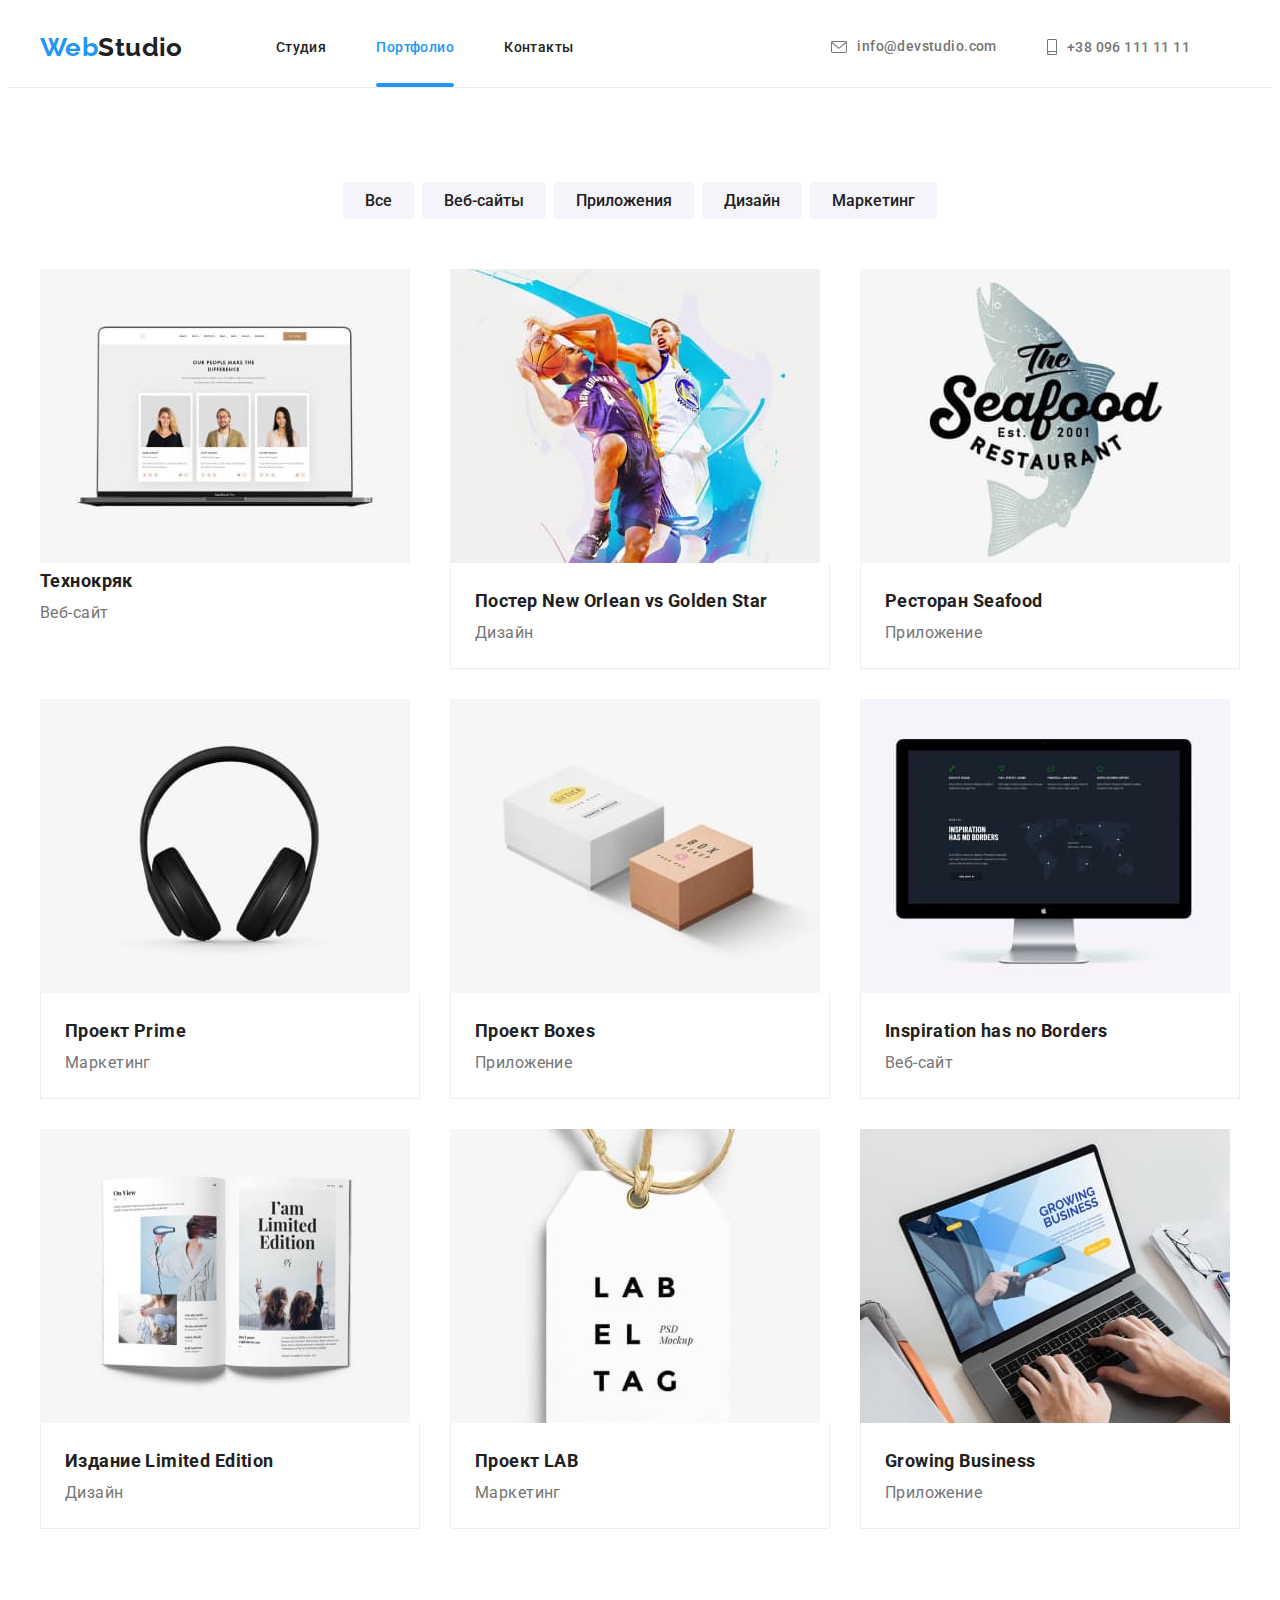
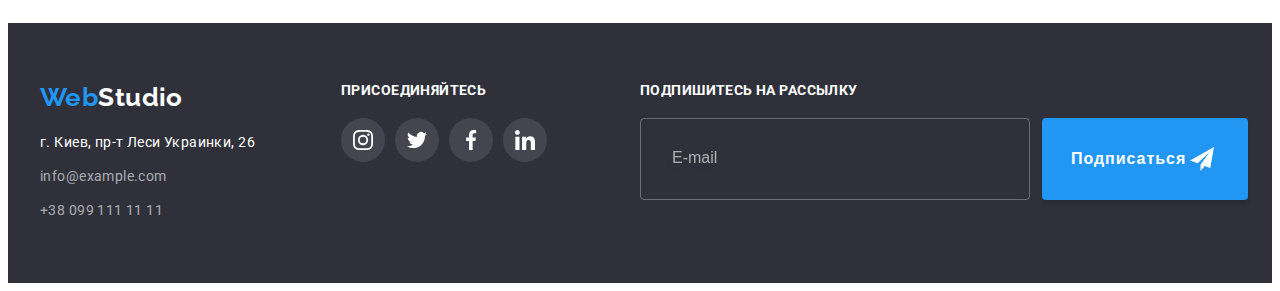
==== portfolio.html @ f6b8ebbd "+" ====
<!DOCTYPE html>
<html lang="ru">
  <head>
    <meta charset="UTF-8" />
    <meta http-equiv="X-UA-Compatible" content="IE=edge" />
    <meta name="viewport" content="width=device-width, initial-scale=1.0" />
    <link rel="preconnect" href="https://fonts.gstatic.com" />
    <link
      href="https://fonts.googleapis.com/css2?family=Raleway:wght@700&family=Roboto:wght@400;500;700;900&display=swap"
      rel="stylesheet"
    />
    <link
      rel="stylesheet"
      href="https://cdnjs.cloudflare.com/ajax/libs/modern-normalize/1.1.0/modern-normalize.min.css"
      integrity="sha512-wpPYUAdjBVSE4KJnH1VR1HeZfpl1ub8YT/NKx4PuQ5NmX2tKuGu6U/JRp5y+Y8XG2tV+wKQpNHVUX03MfMFn9Q=="
      crossorigin="anonymous"
      referrerpolicy="no-referrer"
    />
    <link rel="stylesheet" href="./css/main.min.css" />
    <title>WebStudio</title>
  </head>
  <body>
    <!-- Навигация
    ====================-->
    <header class="page-header">
      <div class="container page-header__container">
        <nav class="navigation">
          <a class="navigation__logo" href="./"
            ><samp class="logo__decoration">Web</samp>Studio</a
          >
          <ul class="navigation__menu list">
            <li class="navigation__item">
              <a class="navigation__link" href="./index.html">Студия</a>
            </li>
            <li class="navigation__item">
              <a class="navigation__link link-current" href="./portfolio.html"
                >Портфолио</a
              >
            </li>
            <li class="navigation__item">
              <a class="navigation__link" href="">Контакты</a>
            </li>
          </ul>
        </nav>
        <ul class="contact list">
          <li class="contact__item">
            <a class="contact__link" href="mailto:info@devstudio.com">
              <svg class="contact__icon-email">
                <use href="./images/svg/sprite.svg#email"></use>
              </svg>
              info@devstudio.com</a
            >
          </li>
          <li class="contact__item">
            <a class="contact__link" href="tel:+380961111111">
              <svg class="contact__icon-tell">
                <use href="./images/svg/sprite.svg#tel"></use>
              </svg>
              +38 096 111 11 11</a
            >
          </li>
        </ul>
      </div>
    </header>
    <main>
      <!-- Portfolio
    ======================-->
      <section class="page-section">
        <div class="container">
          <h1 class="visually-hidden">Наши работы</h1>
          <ul class="filter__list list">
            <li class="filter__item">
              <button class="filter__button" type="button">Все</button>
            </li>
            <li class="filter__item">
              <button class="filter__button" type="button">Веб-сайты</button>
            </li>
            <li class="filter__item">
              <button class="filter__button" type="button">Приложения</button>
            </li>
            <li class="filter__item">
              <button class="filter__button" type="button">Дизайн</button>
            </li>
            <li class="filter__item">
              <button class="filter__button" type="button">Маркетинг</button>
            </li>
          </ul>
          <ul class="portfolio__list list">
            <li class="portfolio__item">
              <a href="" class="portfolio__link">
                <div class="portfolio__overlay">
                  <img
                    class="overlay__img"
                    src="./images/portfolio/portfolio1.jpg"
                    alt="Ноутбук"
                    width="370"
                    height="294"
                  />

                  <p class="overlay__text">
                    Технокряк это современная площадка распространения
                    коронавируса. Компании используют эту платформу для
                    цифрового шпионажа и атак на защищённые сервера конкурентов.
                  </p>
                </div>

                <div class="portfolio__box">
                  <h2 class="box__title">Технокряк</h2>
                  <p class="box__text">Веб-сайт</p>
                </div>
              </a>
            </li>
            <li class="portfolio__item">
              <a href="" class="portfolio__link">
                <div class="portfolio__overlay">
                  <img
                    class="overlay__img"
                    src="./images/portfolio/portfolio2.jpg"
                    alt="Два Баскитболиста с мячем"
                    width="370"
                    height="294"
                  />

                  <p class="overlay__text">
                    Технокряк это современная площадка распространения
                    коронавируса. Компании используют эту платформу для
                    цифрового шпионажа и атак на защищённые сервера конкурентов.
                  </p>
                </div>
                <div class="portfolio__blok">
                  <h2 class="box__title">Постер New Orlean vs Golden Star</h2>
                  <p class="box__text">Дизайн</p>
                </div>
              </a>
            </li>
            <li class="portfolio__item">
              <a href="#" class="portfolio__link">
                <div class="portfolio__overlay">
                  <img
                    class="overlay__img"
                    src="./images/portfolio/portfolio3.jpg"
                    alt="логотип Seafood"
                    width="370"
                    height="294"
                  />

                  <p class="overlay__text">
                    Технокряк это современная площадка распространения
                    коронавируса. Компании используют эту платформу для
                    цифрового шпионажа и атак на защищённые сервера конкурентов.
                  </p>
                </div>
                <div class="portfolio__blok">
                  <h2 class="box__title">Ресторан Seafood</h2>
                  <p class="box__text">Приложение</p>
                </div>
              </a>
            </li>
            <li class="portfolio__item">
              <a href="#" class="portfolio__link">
                <div class="portfolio__overlay">
                  <img
                    class="overlay__img"
                    src="./images/portfolio/portfolio4.jpg"
                    alt="Наушники"
                    width="370"
                    height="294"
                  />

                  <p class="overlay__text">
                    Технокряк это современная площадка распространения
                    коронавируса. Компании используют эту платформу для
                    цифрового шпионажа и атак на защищённые сервера конкурентов.
                  </p>
                </div>
                <div class="portfolio__blok">
                  <h2 class="box__title">Проект Prime</h2>
                  <p class="box__text">Маркетинг</p>
                </div>
              </a>
            </li>
            <li class="portfolio__item">
              <a href="#" class="portfolio__link">
                <div class="portfolio__overlay">
                  <img
                    class="overlay__img"
                    src="./images/portfolio/portfolio5.jpg"
                    alt="Две коробки"
                    width="370"
                    height="294"
                  />

                  <p class="overlay__text">
                    Технокряк это современная площадка распространения
                    коронавируса. Компании используют эту платформу для
                    цифрового шпионажа и атак на защищённые сервера конкурентов.
                  </p>
                </div>
                <div class="portfolio__blok">
                  <h2 class="box__title">Проект Boxes</h2>
                  <p class="box__text">Приложение</p>
                </div>
              </a>
            </li>
            <li class="portfolio__item">
              <a href="#" class="portfolio__link">
                <div class="portfolio__overlay">
                  <img
                    class="overlay__img"
                    src="./images/portfolio/portfolio6.jpg"
                    alt="Монитор"
                    width="370"
                    height="294"
                  />

                  <p class="overlay__text">
                    Технокряк это современная площадка распространения
                    коронавируса. Компании используют эту платформу для
                    цифрового шпионажа и атак на защищённые сервера конкурентов.
                  </p>
                </div>
                <div class="portfolio__blok">
                  <h2 class="box__title">Inspiration has no Borders</h2>
                  <p class="box__text">Веб-сайт</p>
                </div>
              </a>
            </li>
            <li class="portfolio__item">
              <a href="#" class="portfolio__link">
                <div class="portfolio__overlay">
                  <img
                    class="overlay__img"
                    src="./images/portfolio/portfolio7.jpg"
                    alt="Книга Limited Edition"
                    width="370"
                    height="294"
                  />

                  <p class="overlay__text">
                    Технокряк это современная площадка распространения
                    коронавируса. Компании используют эту платформу для
                    цифрового шпионажа и атак на защищённые сервера конкурентов.
                  </p>
                </div>
                <div class="portfolio__blok">
                  <h2 class="box__title">Издание Limited Edition</h2>
                  <p class="box__text">Дизайн</p>
                </div>
              </a>
            </li>
            <li class="portfolio__item">
              <a href="#" class="portfolio__link">
                <div class="portfolio__overlay">
                  <img
                    class="overlay__img"
                    src="./images/portfolio/portfolio8.jpg"
                    alt="логотип LAB"
                    width="370"
                    height="294"
                  />

                  <p class="overlay__text">
                    Технокряк это современная площадка распространения
                    коронавируса. Компании используют эту платформу для
                    цифрового шпионажа и атак на защищённые сервера конкурентов.
                  </p>
                </div>
                <div class="portfolio__blok">
                  <h2 class="box__title">Проект LAB</h2>
                  <p class="box__text">Маркетинг</p>
                </div>
              </a>
            </li>
            <li class="portfolio__item">
              <a href="#" class="portfolio__link">
                <div class="portfolio__overlay">
                  <img
                    class="overlay__img"
                    src="./images/portfolio/portfolio9.jpg"
                    alt="Ноутбук"
                    width="370"
                    height="294"
                  />

                  <p class="overlay__text">
                    Технокряк это современная площадка распространения
                    коронавируса. Компании используют эту платформу для
                    цифрового шпионажа и атак на защищённые сервера конкурентов.
                  </p>
                </div>
                <div class="portfolio__blok">
                  <h2 class="box__title">Growing Business</h2>
                  <p class="box__text">Приложение</p>
                </div>
              </a>
            </li>
          </ul>
        </div>
      </section>
    </main>
    <!-- Подвал
    =======================-->
    <footer class="footer">
      <div class="container container-foter">
        <div class="container-adress">
          <a class="footer__logo" href="./"
            ><samp class="logo__decoration">Web</samp>Studio</a
          >

          <address class="address">
            <ul class="address__list list">
              <li class="address__item">
                <a
                  class="address__contact"
                  href="https://cutt.ly/vnE3hMo"
                  target="_blank"
                  >г. Киев, пр-т Леси Украинки, 26</a
                >
              </li>
              <li class="address__item">
                <a class="address__mail" href="mailto:info@devstudio.com"
                  >info@example.com</a
                >
              </li>
              <li class="address__item">
                <a class="address__tell" href="tel:+380961111111"
                  >+38 099 111 11 11</a
                >
              </li>
            </ul>
          </address>
        </div>
        <div class="footer__social">
          <h2 class="social__subject">присоединяйтесь</h2>
          <ul class="list social__list">
            <li class="social__item">
              <a class="social__link" href=""
                ><svg class="social__icon">
                  <use
                    href="./images/svg/sprite.svg#instagram
                "
                  ></use></svg
              ></a>
            </li>
            <li class="social__item">
              <a class="social__link" href=""
                ><svg class="social__icon">
                  <use
                    href="./images/svg/sprite.svg#twiter
                "
                  ></use></svg
              ></a>
            </li>
            <li class="social__item">
              <a class="social__link" href=""
                ><svg class="social__icon">
                  <use
                    href="./images/svg/sprite.svg#fasebook
                "
                  ></use></svg
              ></a>
            </li>
            <li class="social__item">
              <a class="social__link" href=""
                ><svg class="social__icon">
                  <use
                    href="./images/svg/sprite.svg#linkedin
                "
                  ></use></svg
              ></a>
            </li>
          </ul>
        </div>
        <div class="footer-form">
          <h3 class="footer-form__title">Подпишитесь на рассылку</h3>
          <div class="form-box">
            <form action="#">
              <label for="mail"></label>
              <input
                type="email"
                id="mail"
                placeholder="E-mail"
                class="footer-form__mail"
              />
            </form>
            <button type="submit" class="footer-form__button">
              Подписаться
            </button>
          </div>
        </div>
      </div>
    </footer>
  </body>
</html>
---- css/main.min.css ----
:root{--title-text-color: #212121;--text-color: #757575;--white-color: #fff;--accnt-color: #2196f3;--button-color: #f5f4fa;--roboto-font: 'Roboto', sans-serif;--logo-font: 'Raleway', sans-serif}.visually-hidden{position:absolute;width:1px;height:1px;margin:-1px;border:0;padding:0;white-space:nowrap;clip-path:inset(100%);clip:rect(0 0 0 0);overflow:hidden}.is-hidden{opacity:0;visibility:hidden;pointer-events:none}.modal__button-close{display:flex;justify-content:center;align-items:center;position:absolute;top:8px;right:8px;cursor:pointer;width:30px;height:30px;border-radius:50%;border:1px solid rgba(0,0,0,0.1);padding:0;background-color:transparent;outline:none;transition:box-shadow 250ms cubic-bezier(0.4, 0, 0.2, 1),fill 250ms cubic-bezier(0.4, 0, 0.2, 1),border-color 250ms cubic-bezier(0.4, 0, 0.2, 1)}.modal__button-close:hover,.modal__button-close:focus{fill:var(--accnt-color);border-color:var(--accnt-color);box-shadow:0px 1px 1px rgba(0,0,0,0.12),0px 4px 4px rgba(0,0,0,0.06),1px 4px 6px rgba(0,0,0,0.16)}.modal__icon-close{width:18px;height:18px}body{background-color:var(--white-color);color:var(--text-color);font-family:var(--roboto-font);font-size:14px;font-weight:400;line-height:1.1;letter-spacing:0.03em}h1,h2,h3,h4,h5,h6,p{margin:0}.list{list-style:none;padding:0;margin:0}img{display:block}.page-section{padding-top:94px;padding-bottom:94px}.container{width:1200px;padding:0 15px 0 15px;margin-left:auto;margin-right:auto}.page-header{padding:25px 0;border-bottom:1px solid #ececec}.page-header__container{display:flex;align-items:center}.navigation{display:flex;align-items:center}.navigation__logo{margin-right:93px;text-decoration:none;font-family:var(--logo-font);font-size:26px;font-weight:700;line-height:1.1;color:var(--title-text-color)}.logo__decoration{font-family:var(--logo-font);color:var(--accnt-color)}.navigation__menu{display:flex;justify-content:center;list-style:none}.navigation__item{margin-right:50px}.navigation__item:last-child{margin:0}.navigation__link{position:relative;text-decoration:none;font-weight:500;color:var(--title-text-color);transition:color 250ms cubic-bezier(0.4, 0, 0.2, 1)}.navigation__link:hover,.navigation__link:focus{color:var(--accnt-color)}.link-current{color:var(--accnt-color)}.link-current::after{display:block;position:absolute;bottom:0;bottom:-32px;content:'';width:100%;height:4px;background:var(--accnt-color);border-radius:2px}.contact{display:flex;justify-content:flex-end;list-style:none;margin-left:auto}.contact__item:nth-last-child(n+1){margin-right:50px}.contact__link{display:flex;align-items:center;text-decoration:none;font-weight:500;text-align:center;color:var(--text-color);transition:color 250ms cubic-bezier(0.4, 0, 0.2, 1)}.contact__link:hover,.contact__link:focus{color:var(--accnt-color)}.contact__icon-email{display:inline-block;width:16px;height:12px;margin-right:10px;fill:#757575;transition:fill 250ms cubic-bezier(0.4, 0, 0.2, 1)}.contact__link:hover .contact__icon-email,.contact__link:focus .contact__icon-email{fill:var(--accnt-color)}.contact__icon-tell{display:inline-block;align-items:center;width:10px;height:16px;margin-right:10px;fill:#757575;transition:fill 250ms cubic-bezier(0.4, 0, 0.2, 1)}.contact__link:hover .contact__icon-tell,.contact__link:focus .contact__icon-tell{fill:var(--accnt-color)}.page-hero{padding:200px 0;text-align:center;margin:auto;max-width:1600px;background-color:#2f303a;background-image:linear-gradient(to right, rgba(47,48,58,0.4), rgba(47,48,58,0.4)),url(../images/svg/hero.jpg);background-repeat:no-repeat;background-position:center;background-size:cover}.page-hero__title{margin:0;margin-bottom:30px;text-transform:uppercase;font-weight:900;font-size:44px;line-height:1.3;color:var(--white-color)}.page-hero__button{border:none;padding:10px 32px;border-radius:4px;letter-spacing:0.06em;font-weight:700;font-size:16px;line-height:1.87;text-align:center;background-color:var(--accnt-color);color:var(--white-color);cursor:pointer;transition:background-color 250ms cubic-bezier(0.4, 0, 0.2, 1)}.page-hero__button:hover,.page-hero__button:focus{background-color:#188ce8}.features{list-style:none;display:flex}.features__item{width:270px}.features__item:nth-child(-n+3){margin-right:30px}.features__icon{display:flex;justify-content:center;align-items:center;margin-bottom:30px;height:120px;width:270px;background-color:#f5f4fa}.icon__antenna{width:70px;height:70px;fill:#212121}.icon__clock{fill:#212121}.icon__diagram{fill:#2196f3}.icon__astronaut{fill:#2196f3}.features__title{margin-top:0;margin-bottom:10px;color:var(--title-text-color);font-weight:700;font-size:14px;text-transform:uppercase}.features__text{color:var(--text-color);line-height:1.7}.works{padding-top:0}.works__title{margin-top:0;margin-bottom:50px;text-align:center;font-weight:700;font-size:36px;color:var(--title-text-color)}.works-list{display:flex;justify-content:space-between}.works-list__item{position:relative}.works-list__bolok{position:absolute;bottom:0;left:50%;transform:translate(-50%, 0px);width:100%}.works-list__text{margin:0;padding-top:27px;padding-bottom:27px;display:flex;justify-content:center;font-family:var(--roboto-font);font-weight:bold;font-size:14px;color:var(--white-color);text-transform:uppercase;background:rgba(47,48,58,0.8)}.team{background-color:var(--button-color)}.team-subject{margin-bottom:50px;text-align:center;font-size:36px;line-height:42px;color:var(--title-text-color)}.team-list{list-style:none;display:flex;justify-content:space-between}.team-list__item{background-color:var(--white-color);box-shadow:0px 1px 3px rgba(0,0,0,0.12),0px 1px 1px rgba(0,0,0,0.14),0px 2px 1px rgba(0,0,0,0.2);border-radius:0px 0px 4px 4px}.team-info{text-align:center;padding-top:30px;padding-bottom:30px;padding-left:32px;padding-right:32px}.team-info__name{font-size:16px;margin-bottom:10px;color:var(--title-text-color)}.team-info__profesion{font-size:16px;margin-bottom:16px}.list-icon{list-style:none;display:flex;justify-content:center}.list-icon__item{margin-right:10px}.list-icon__item:last-child{margin-right:0}.list-icon__link{display:block;width:44px;height:44px;background-color:var(--white-color);border-radius:50px;transition:background-color 250ms cubic-bezier(0.4, 0, 0.2, 1)}.list-icon__link:hover,.list-icon__link:focus{background-color:var(--accnt-color)}.list-icon__social{width:44px;height:44px;fill:#afb1b8;transition:fill 250ms cubic-bezier(0.4, 0, 0.2, 1)}.list-icon__link:hover .list-icon__social,.list-icon__link:focus .list-icon__social{fill:var(--white-color)}.customers__subject{font-size:36px;color:var(--title-text-color);text-align:center;margin:0%;margin-bottom:50px}.customers-list{display:flex}.customers-list__item{margin-right:30px}.customers-list__item:last-child{margin-right:0}.customers-list__link{display:flex;justify-content:center;align-items:center;width:170px;height:92px;border:1px solid #afb1b8;box-sizing:border-box;border-radius:4px;transition:border-color 250ms cubic-bezier(0.4, 0, 0.2, 1)}.customers-list__link:hover,.customers-list__link:focus{border-color:var(--accnt-color)}.customers-list__icon{width:106px;height:60px;fill:#afb1b8;transition:fill 250ms cubic-bezier(0.4, 0, 0.2, 1)}.customers-list__link:hover .customers-list__icon,.customers-list__link:focus .customers-list__icon{fill:var(--accnt-color)}.footer{padding:60px 0;background-color:#2f303a}.container-foter{display:flex}.footer__logo{display:inline-block;margin-bottom:20px;text-decoration:none;font-family:var(--logo-font);font-size:26px;font-weight:700;line-height:1.1;color:var(--white-color)}.address{font-style:inherit;width:231px}.address__list{display:inline-block;list-style:none}.address__item{margin-bottom:10px}.address__item:last-child{margin:0}.address__contact{display:inline-block;text-decoration:none;font-style:inherit;line-height:1.7;color:var(--white-color);transition:color 250ms cubic-bezier(0.4, 0, 0.2, 1)}.address__mail{display:inline-block;text-decoration:none;line-height:1.7;color:rgba(255,255,255,0.6)}.address__tell{text-decoration:none;line-height:1.7;color:rgba(255,255,255,0.6);transition:color 250ms cubic-bezier(0.4, 0, 0.2, 1)}.footer__social{margin-left:70px}.social__subject{margin-bottom:20px;text-transform:uppercase;font-size:14px;color:var(--white-color)}.social__list{display:flex}.social__item{margin-right:10px}.social__item:last-child{margin-right:0}.social__link{display:flex;justify-content:center;align-items:center;width:44px;height:44px;background-color:rgba(255,255,255,0.1);border-radius:50px;transition:background-color 250ms cubic-bezier(0.4, 0, 0.2, 1)}.social__link:hover,.social__link:focus{background-color:var(--accnt-color)}.social__icon{width:44px;height:44px;fill:var(--white-color)}.footer-form{margin-left:93px}.footer-form__title{font-weight:bold;font-size:14px;text-transform:uppercase;color:var(--white-color);margin:0;margin-bottom:20px}.form-box{display:flex}.footer-form__mail{color:var(--white-color);background-color:transparent;border:1px solid rgba(255,255,255,0.3);filter:drop-shadow(0px 4px 4px rgba(0,0,0,0.15));border-radius:4px;width:358px;height:50px;padding:15px}.footer-form__mail::placeholder{font-size:16px;line-height:1.6;color:rgba(255,255,255,0.6);padding:15px 295px 15px 16px}.footer-form__button{color:var(--white-color);font-weight:bold;font-size:16px;line-height:1.8;letter-spacing:0.06em;margin-left:12px;padding:10px 62px 10px 29px;background:#2196f3;box-shadow:0px 4px 4px rgba(0,0,0,0.15);border:none;border-radius:4px;cursor:pointer;background-repeat:no-repeat;background-origin:border-box;background-position:148px 50%;background-image:url(../images/svg/icon-tviter.svg)}.filter__list{display:flex;justify-content:center;list-style:none;margin-bottom:50px}.filter__item:nth-child(-n+4){margin-right:8px}.filter__button{border:none;border-radius:4px;padding:6px 22px;font-family:var(--roboto-font);font-size:16px;font-weight:500;line-height:1.6;background-color:var(--button-color);color:var(--title-text-color);cursor:pointer;transition:box-shadow 250ms cubic-bezier(0.4, 0, 0.2, 1),background-color 250ms cubic-bezier(0.4, 0, 0.2, 1),color 250ms cubic-bezier(0.4, 0, 0.2, 1)}.filter__button:hover,.filter__button:focus{background-color:var(--accnt-color);color:var(--white-color);box-shadow:0px 3px 1px rgba(0,0,0,0.1),0px 1px 2px rgba(0,0,0,0.08),0px 2px 2px rgba(0,0,0,0.12);border-radius:4px}.portfolio__list{list-style:none;display:flex;flex-wrap:wrap;margin-left:-30px;margin-top:-30px}.portfolio__list>.portfolio__item{flex-basis:calc(100% / 3 - 30px);margin-left:30px;margin-top:30px}.portfolio__link{display:block;width:100%;text-decoration:none;transition:box-shadow 250ms cubic-bezier(0.4, 0, 0.2, 1)}.portfolio__link:hover,.portfolio__link:focus{box-shadow:0px 1px 1px rgba(0,0,0,0.12),0px 4px 4px rgba(0,0,0,0.06),1px 4px 6px rgba(0,0,0,0.16)}.portfolio__overlay{position:relative;overflow:hidden}.overlay__img{margin:0}.overlay__text{position:absolute;top:0;left:0;width:100%;height:100%;background:rgba(33,150,243,0.9);transform:translateY(100%);transition:transform 250ms linear;font-weight:400;font-size:18px;line-height:1.5;color:var(--white-color);letter-spacing:0.03em;padding:63px 24px;margin:0;overflow:auto}.portfolio__link:hover .overlay__text,.portfolio__link:focus .overlay__text{transform:translateY(0%)}.portfolio__blok{padding:20px 24px;border:1px solid #eeeeee;border-top:none}.box__title{margin:0;font-weight:700;font-size:18px;line-height:2;color:var(--title-text-color)}.box__text{margin:0;color:var(--text-color);font-size:16px;line-height:1.8}.backdrop{position:fixed;top:0;left:0;background:rgba(0,0,0,0.2);width:100vw;height:100vh}.modal{position:absolute;top:50%;left:50%;transform:translate(-50%, -50%);padding:40px;width:528px;height:581px;background-color:var(--white-color);text-align:center}.modal__title{font-weight:bold;font-size:20px;line-height:1.1;letter-spacing:0.03em;color:var(--title-text-color);margin:0;margin-bottom:12px}.modal-form{margin-bottom:30px;text-align:initial}.modal-form__label{display:inline-block;font-weight:normal;font-size:12px;line-height:1.1;color:var(--text-color);letter-spacing:0.01em;margin-bottom:4px}.modal-form__box{position:relative;margin-bottom:10px}.modal-form__icon{width:18px;height:18px;position:absolute;left:12px;top:50%;transform:translateY(-50%);transition:fill 250ms cubic-bezier(0.4, 0, 0.2, 1)}.modal-form__input:hover+.modal-form__icon,.modal-form__input:focus+.modal-form__icon{fill:var(--accnt-color)}.modal-form__input{width:100%;height:40px;border:1px solid rgba(33,33,33,0.2);border-radius:4px;outline:none;padding-left:42px;transition:border-color 250ms cubic-bezier(0.4, 0, 0.2, 1)}.modal-form__input:hover,.modal-form__input:focus{border-color:var(--accnt-color)}.modal-form__textarea{width:100%;height:120px;border:1px solid rgba(33,33,33,0.2);border-radius:4px;resize:none;padding:12px 16px;outline:none;margin-bottom:20px;transition:border-color 250ms cubic-bezier(0.4, 0, 0.2, 1)}.modal-form__textarea:hover,.modal-form__textarea:focus{border-color:var(--accnt-color)}.modal-form__textarea::placeholder{font-size:12px;line-height:1.2;letter-spacing:0.01em;color:rgba(117,117,117,0.5)}.modal-form__checkbox{display:flex;justify-content:center;align-items:center}.checkbox:checked+.checkbox__box{background-color:var(--accnt-color);background-image:url(../images/svg/Vector.svg);background-repeat:no-repeat;background-origin:border-box;background-position:center;border-color:transparent}.checkbox-box{width:15px;height:15px;border:2px solid var(--title-text-color);border-radius:2px;margin-right:8px}.checkbox:focus+.checkbox-box{border-color:var(--accnt-color)}.modal-form__agree{font-size:14px;line-height:1.8}.agree__link{font-size:14px;line-height:1.8;color:var(--accnt-color)}.modal-form__button{display:inline-block;padding:10px 55px;background-color:var(--accnt-color);color:var(--white-color);border:none;border-radius:4px;cursor:pointer;font-weight:bold;font-size:16px;line-height:1.8;box-shadow:0px 4px 4px rgba(0,0,0,0.15);transition:background-color 250ms cubic-bezier(0.4, 0, 0.2, 1)}.modal-form__button:hover,.modal-form__button:focus{background-color:#188ce8}
/*# sourceMappingURL=main.min.css.map */
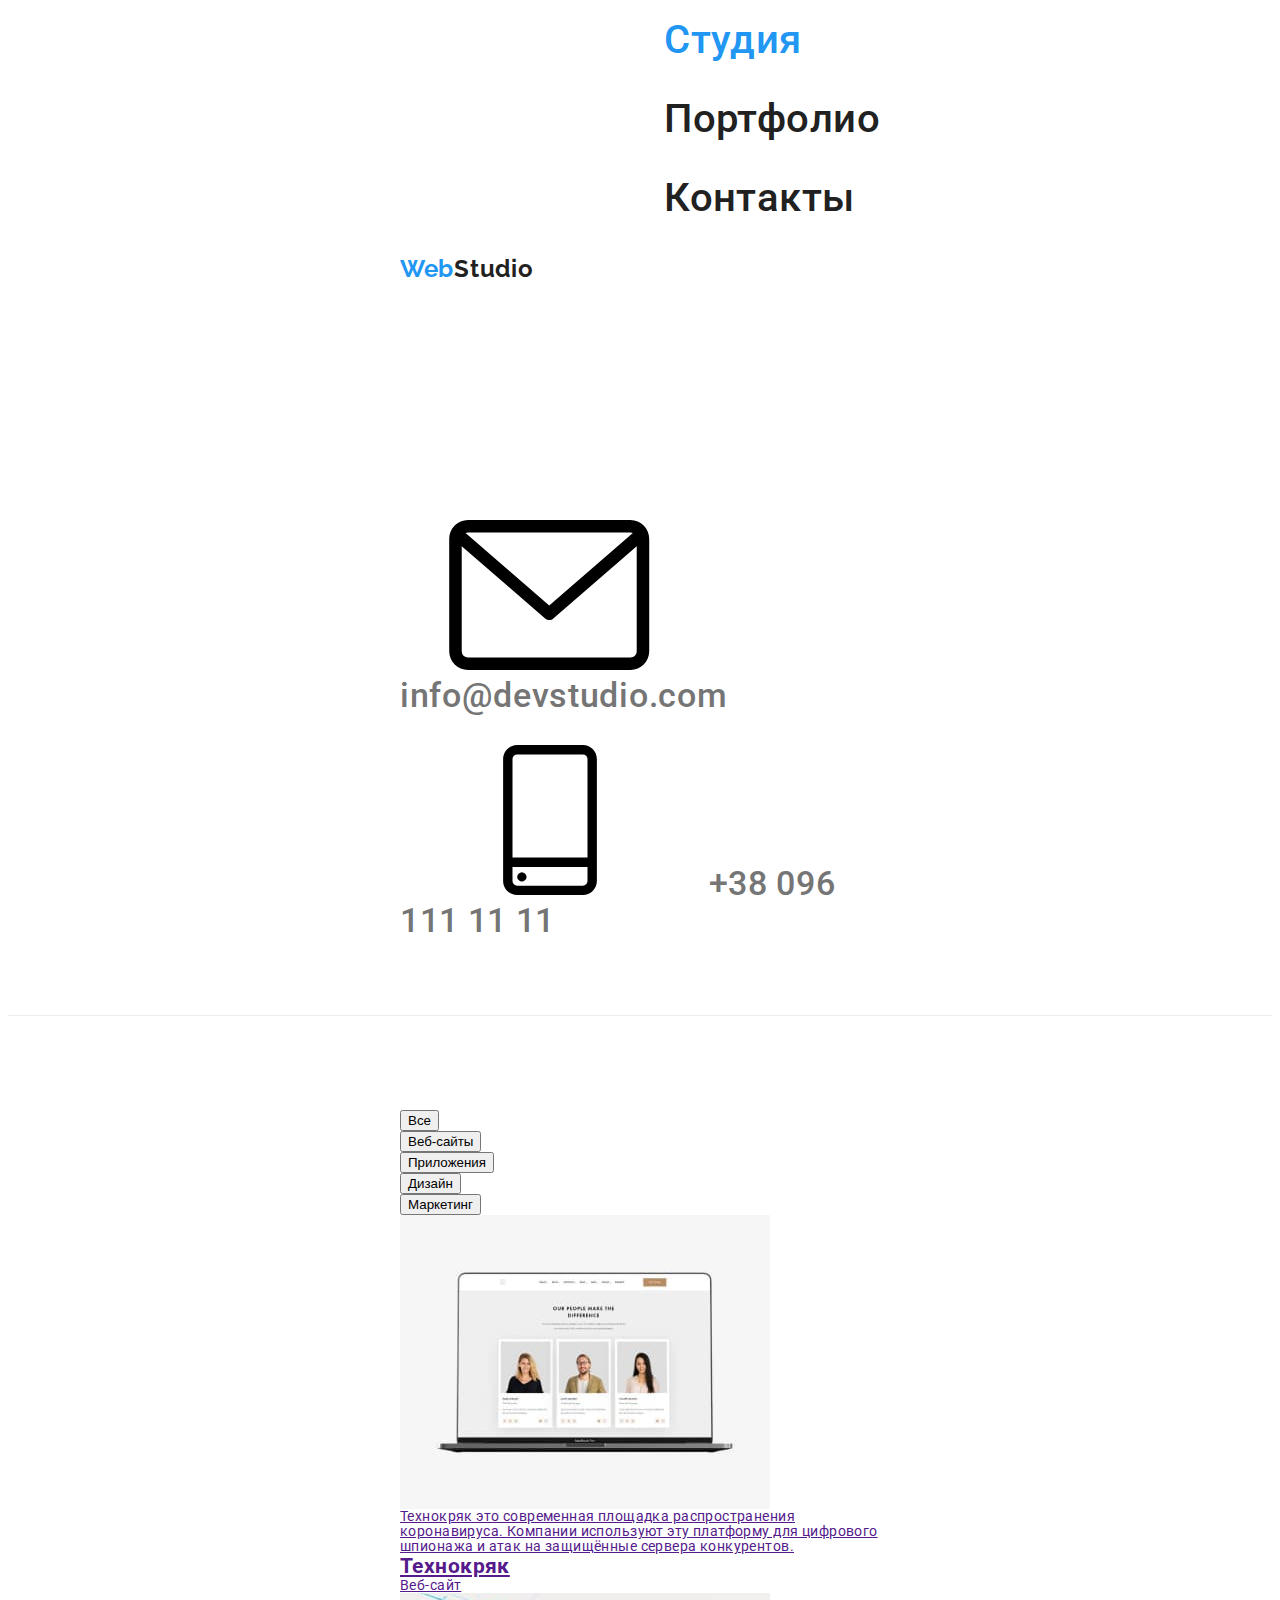
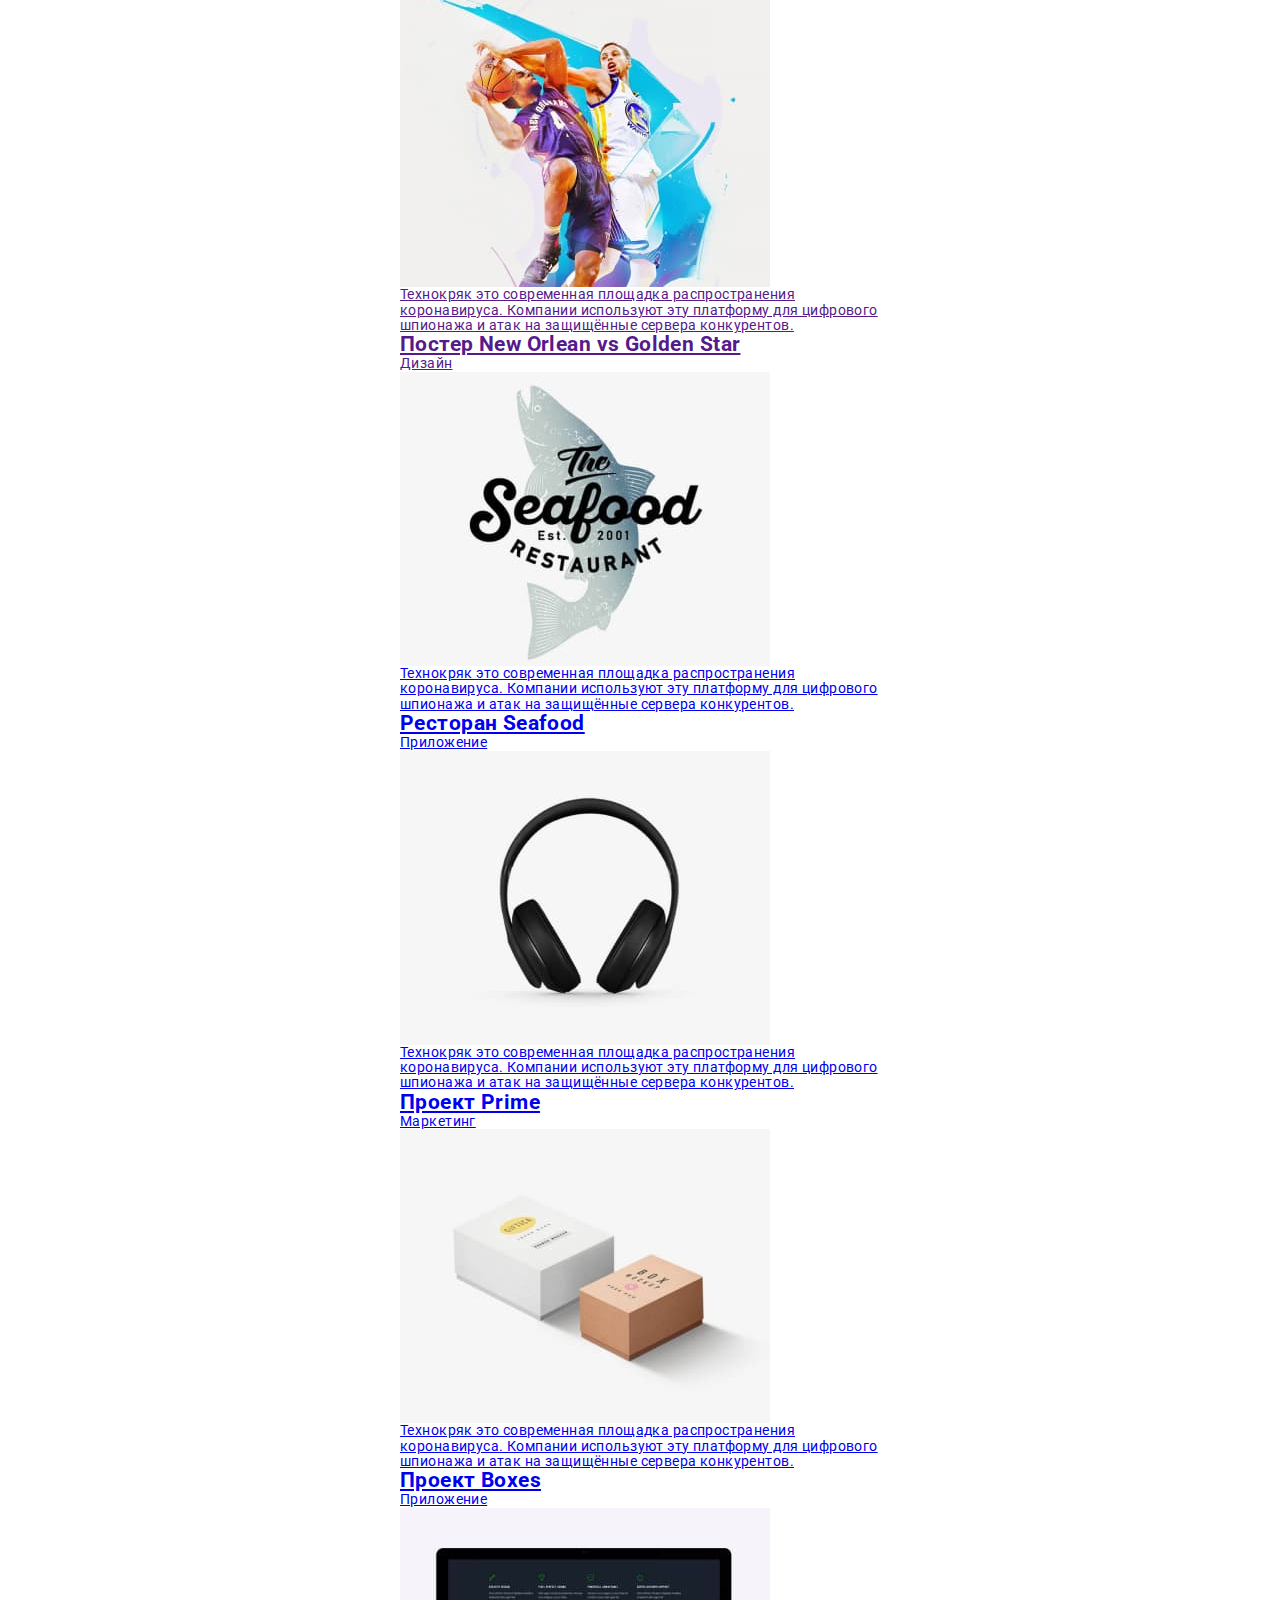
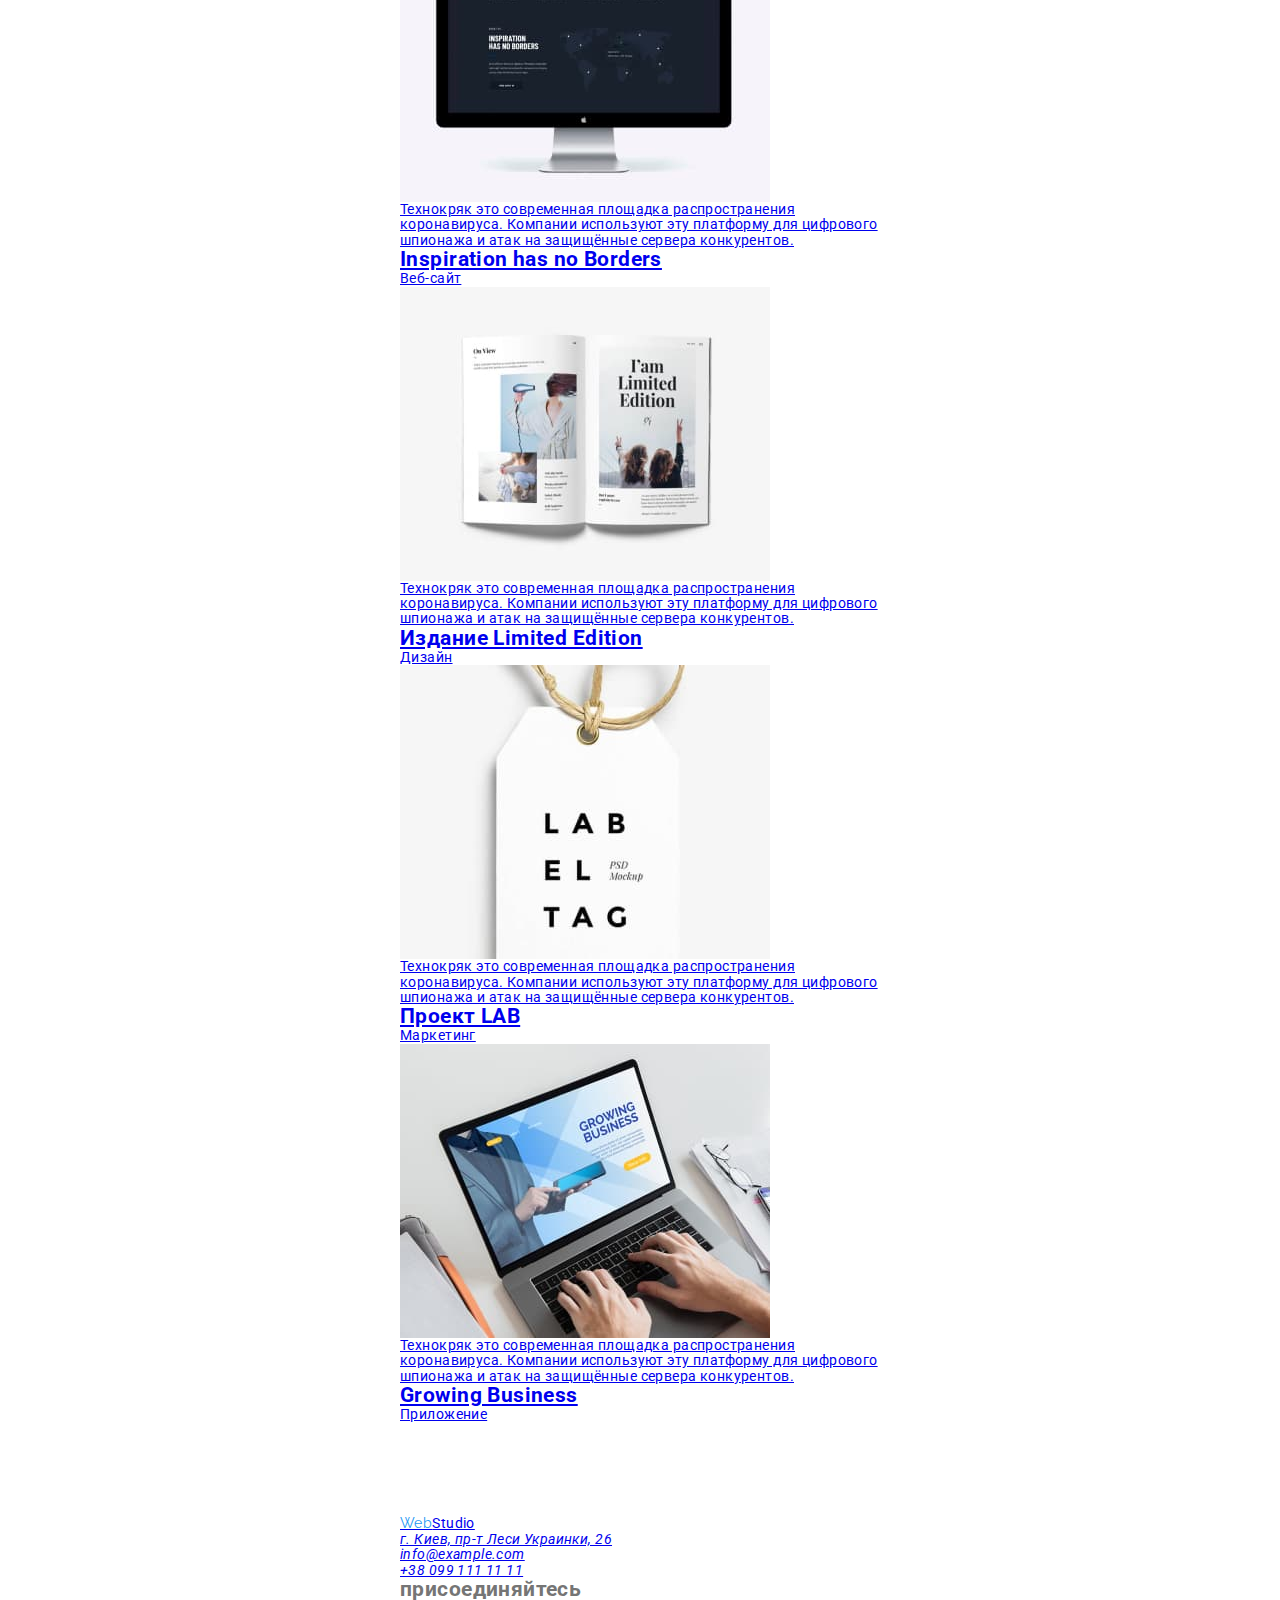
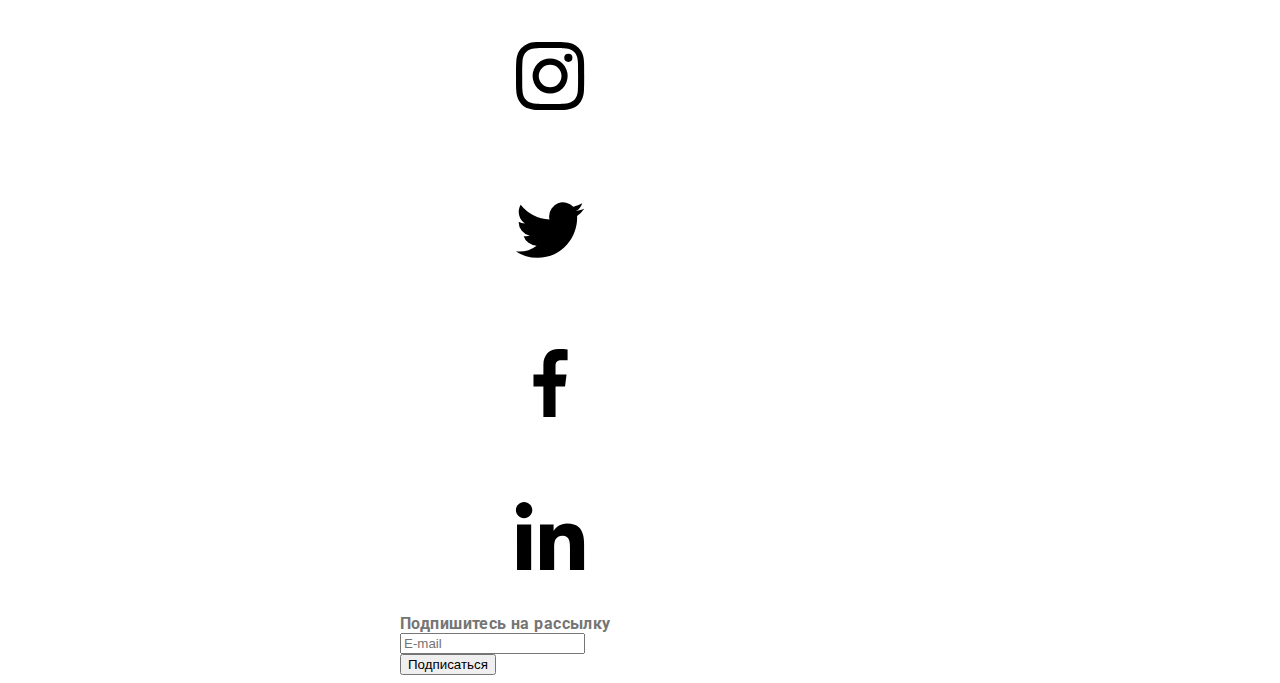
==== commit e1ec3698: "mobail manu" ====
--- a/portfolio.html
+++ b/portfolio.html
@@ -28,21 +28,88 @@
           <a class="navigation__logo" href="./"
             ><samp class="logo__decoration">Web</samp>Studio</a
           >
-          <ul class="navigation__menu list">
+          <button
+            class="menu-toggle js-open-menu"
+            aria-expanded="false"
+            aria-controls="mobile-menu"
+          >
+            <svg
+              width="24"
+              height="24"
+              fill="currentColor"
+              viewBox="0 0 20 20"
+              xmlns="http://www.w3.org/2000/svg"
+            >
+              <path
+                fill-rule="evenodd"
+                d="M3 5a1 1 0 011-1h12a1 1 0 110 2H4a1 1 0 01-1-1zM3 10a1 1 0 011-1h12a1 1 0 110 2H4a1 1 0 01-1-1zM3 15a1 1 0 011-1h12a1 1 0 110 2H4a1 1 0 01-1-1z"
+                clip-rule="evenodd"
+              ></path>
+            </svg>
+          </button>
+          <div class="menu-container js-menu-container" id="mobile-menu">
+            <button class="menu-toggle js-close-menu">
+              <svg class="modal__icon-close">
+                <use href="./images/svg/sprite.svg#close"></use>
+              </svg>
+            </button>
+            <ul class="navigation__menu list">
+              <li class="navigation__item">
+                <a class="navigation__link link-current" href="./index.html"
+                  >Студия</a
+                >
+              </li>
+              <li class="navigation__item">
+                <a class="navigation__link" href="./portfolio.html"
+                  >Портфолио</a
+                >
+              </li>
+              <li class="navigation__item">
+                <a class="navigation__link" href="">Контакты</a>
+              </li>
+            </ul>
+            <ul class="contact list">
+              <li class="contact__item">
+                <a class="contact__tell" href="tel:+380961111111">
+                  +38 096 111 11 11</a
+                >
+              </li>
+              <li class="contact__item">
+                <a class="contact__mail" href="mailto:info@devstudio.com">
+                  info@devstudio.com</a
+                >
+              </li>
+            </ul>
+            <ul class="menu-social list">
+              <li class="menu-social__item">
+                <a class="menu-social__link" href="">Instagram</a>
+              </li>
+              <li class="menu-social__item">
+                <a class="menu-social__link" href="">Twitter</a>
+              </li>
+              <li class="menu-social__item">
+                <a class="menu-social__link" href="">Facebook </a>
+              </li>
+              <li class="menu-social__item">
+                <a class="menu-social__link" href="">LinkedIn</a>
+              </li>
+            </ul>
+          </div>
+          <ul class="navigation__menu list tablet">
             <li class="navigation__item">
-              <a class="navigation__link" href="./index.html">Студия</a>
+              <a class="navigation__link link-current" href="./index.html"
+                >Студия</a
+              >
             </li>
             <li class="navigation__item">
-              <a class="navigation__link link-current" href="./portfolio.html"
-                >Портфолио</a
-              >
+              <a class="navigation__link" href="./portfolio.html">Портфолио</a>
             </li>
             <li class="navigation__item">
               <a class="navigation__link" href="">Контакты</a>
             </li>
           </ul>
         </nav>
-        <ul class="contact list">
+        <ul class="contact list tablet">
           <li class="contact__item">
             <a class="contact__link" href="mailto:info@devstudio.com">
               <svg class="contact__icon-email">
@@ -390,5 +457,7 @@
         </div>
       </div>
     </footer>
+
+    <script defer src="js/mobile-menu.js"></script>
   </body>
 </html>
--- a/css/main.min.css
+++ b/css/main.min.css
@@ -1,2 +1,2 @@
-:root{--title-text-color: #212121;--text-color: #757575;--white-color: #fff;--accnt-color: #2196f3;--button-color: #f5f4fa;--roboto-font: 'Roboto', sans-serif;--logo-font: 'Raleway', sans-serif}.visually-hidden{position:absolute;width:1px;height:1px;margin:-1px;border:0;padding:0;white-space:nowrap;clip-path:inset(100%);clip:rect(0 0 0 0);overflow:hidden}.is-hidden{opacity:0;visibility:hidden;pointer-events:none}.modal__button-close{display:flex;justify-content:center;align-items:center;position:absolute;top:8px;right:8px;cursor:pointer;width:30px;height:30px;border-radius:50%;border:1px solid rgba(0,0,0,0.1);padding:0;background-color:transparent;outline:none;transition:box-shadow 250ms cubic-bezier(0.4, 0, 0.2, 1),fill 250ms cubic-bezier(0.4, 0, 0.2, 1),border-color 250ms cubic-bezier(0.4, 0, 0.2, 1)}.modal__button-close:hover,.modal__button-close:focus{fill:var(--accnt-color);border-color:var(--accnt-color);box-shadow:0px 1px 1px rgba(0,0,0,0.12),0px 4px 4px rgba(0,0,0,0.06),1px 4px 6px rgba(0,0,0,0.16)}.modal__icon-close{width:18px;height:18px}body{background-color:var(--white-color);color:var(--text-color);font-family:var(--roboto-font);font-size:14px;font-weight:400;line-height:1.1;letter-spacing:0.03em}h1,h2,h3,h4,h5,h6,p{margin:0}.list{list-style:none;padding:0;margin:0}img{display:block}.page-section{padding-top:94px;padding-bottom:94px}.container{width:1200px;padding:0 15px 0 15px;margin-left:auto;margin-right:auto}.page-header{padding:25px 0;border-bottom:1px solid #ececec}.page-header__container{display:flex;align-items:center}.navigation{display:flex;align-items:center}.navigation__logo{margin-right:93px;text-decoration:none;font-family:var(--logo-font);font-size:26px;font-weight:700;line-height:1.1;color:var(--title-text-color)}.logo__decoration{font-family:var(--logo-font);color:var(--accnt-color)}.navigation__menu{display:flex;justify-content:center;list-style:none}.navigation__item{margin-right:50px}.navigation__item:last-child{margin:0}.navigation__link{position:relative;text-decoration:none;font-weight:500;color:var(--title-text-color);transition:color 250ms cubic-bezier(0.4, 0, 0.2, 1)}.navigation__link:hover,.navigation__link:focus{color:var(--accnt-color)}.link-current{color:var(--accnt-color)}.link-current::after{display:block;position:absolute;bottom:0;bottom:-32px;content:'';width:100%;height:4px;background:var(--accnt-color);border-radius:2px}.contact{display:flex;justify-content:flex-end;list-style:none;margin-left:auto}.contact__item:nth-last-child(n+1){margin-right:50px}.contact__link{display:flex;align-items:center;text-decoration:none;font-weight:500;text-align:center;color:var(--text-color);transition:color 250ms cubic-bezier(0.4, 0, 0.2, 1)}.contact__link:hover,.contact__link:focus{color:var(--accnt-color)}.contact__icon-email{display:inline-block;width:16px;height:12px;margin-right:10px;fill:#757575;transition:fill 250ms cubic-bezier(0.4, 0, 0.2, 1)}.contact__link:hover .contact__icon-email,.contact__link:focus .contact__icon-email{fill:var(--accnt-color)}.contact__icon-tell{display:inline-block;align-items:center;width:10px;height:16px;margin-right:10px;fill:#757575;transition:fill 250ms cubic-bezier(0.4, 0, 0.2, 1)}.contact__link:hover .contact__icon-tell,.contact__link:focus .contact__icon-tell{fill:var(--accnt-color)}.page-hero{padding:200px 0;text-align:center;margin:auto;max-width:1600px;background-color:#2f303a;background-image:linear-gradient(to right, rgba(47,48,58,0.4), rgba(47,48,58,0.4)),url(../images/svg/hero.jpg);background-repeat:no-repeat;background-position:center;background-size:cover}.page-hero__title{margin:0;margin-bottom:30px;text-transform:uppercase;font-weight:900;font-size:44px;line-height:1.3;color:var(--white-color)}.page-hero__button{border:none;padding:10px 32px;border-radius:4px;letter-spacing:0.06em;font-weight:700;font-size:16px;line-height:1.87;text-align:center;background-color:var(--accnt-color);color:var(--white-color);cursor:pointer;transition:background-color 250ms cubic-bezier(0.4, 0, 0.2, 1)}.page-hero__button:hover,.page-hero__button:focus{background-color:#188ce8}.features{list-style:none;display:flex}.features__item{width:270px}.features__item:nth-child(-n+3){margin-right:30px}.features__icon{display:flex;justify-content:center;align-items:center;margin-bottom:30px;height:120px;width:270px;background-color:#f5f4fa}.icon__antenna{width:70px;height:70px;fill:#212121}.icon__clock{fill:#212121}.icon__diagram{fill:#2196f3}.icon__astronaut{fill:#2196f3}.features__title{margin-top:0;margin-bottom:10px;color:var(--title-text-color);font-weight:700;font-size:14px;text-transform:uppercase}.features__text{color:var(--text-color);line-height:1.7}.works{padding-top:0}.works__title{margin-top:0;margin-bottom:50px;text-align:center;font-weight:700;font-size:36px;color:var(--title-text-color)}.works-list{display:flex;justify-content:space-between}.works-list__item{position:relative}.works-list__bolok{position:absolute;bottom:0;left:50%;transform:translate(-50%, 0px);width:100%}.works-list__text{margin:0;padding-top:27px;padding-bottom:27px;display:flex;justify-content:center;font-family:var(--roboto-font);font-weight:bold;font-size:14px;color:var(--white-color);text-transform:uppercase;background:rgba(47,48,58,0.8)}.team{background-color:var(--button-color)}.team-subject{margin-bottom:50px;text-align:center;font-size:36px;line-height:42px;color:var(--title-text-color)}.team-list{list-style:none;display:flex;justify-content:space-between}.team-list__item{background-color:var(--white-color);box-shadow:0px 1px 3px rgba(0,0,0,0.12),0px 1px 1px rgba(0,0,0,0.14),0px 2px 1px rgba(0,0,0,0.2);border-radius:0px 0px 4px 4px}.team-info{text-align:center;padding-top:30px;padding-bottom:30px;padding-left:32px;padding-right:32px}.team-info__name{font-size:16px;margin-bottom:10px;color:var(--title-text-color)}.team-info__profesion{font-size:16px;margin-bottom:16px}.list-icon{list-style:none;display:flex;justify-content:center}.list-icon__item{margin-right:10px}.list-icon__item:last-child{margin-right:0}.list-icon__link{display:block;width:44px;height:44px;background-color:var(--white-color);border-radius:50px;transition:background-color 250ms cubic-bezier(0.4, 0, 0.2, 1)}.list-icon__link:hover,.list-icon__link:focus{background-color:var(--accnt-color)}.list-icon__social{width:44px;height:44px;fill:#afb1b8;transition:fill 250ms cubic-bezier(0.4, 0, 0.2, 1)}.list-icon__link:hover .list-icon__social,.list-icon__link:focus .list-icon__social{fill:var(--white-color)}.customers__subject{font-size:36px;color:var(--title-text-color);text-align:center;margin:0%;margin-bottom:50px}.customers-list{display:flex}.customers-list__item{margin-right:30px}.customers-list__item:last-child{margin-right:0}.customers-list__link{display:flex;justify-content:center;align-items:center;width:170px;height:92px;border:1px solid #afb1b8;box-sizing:border-box;border-radius:4px;transition:border-color 250ms cubic-bezier(0.4, 0, 0.2, 1)}.customers-list__link:hover,.customers-list__link:focus{border-color:var(--accnt-color)}.customers-list__icon{width:106px;height:60px;fill:#afb1b8;transition:fill 250ms cubic-bezier(0.4, 0, 0.2, 1)}.customers-list__link:hover .customers-list__icon,.customers-list__link:focus .customers-list__icon{fill:var(--accnt-color)}.footer{padding:60px 0;background-color:#2f303a}.container-foter{display:flex}.footer__logo{display:inline-block;margin-bottom:20px;text-decoration:none;font-family:var(--logo-font);font-size:26px;font-weight:700;line-height:1.1;color:var(--white-color)}.address{font-style:inherit;width:231px}.address__list{display:inline-block;list-style:none}.address__item{margin-bottom:10px}.address__item:last-child{margin:0}.address__contact{display:inline-block;text-decoration:none;font-style:inherit;line-height:1.7;color:var(--white-color);transition:color 250ms cubic-bezier(0.4, 0, 0.2, 1)}.address__mail{display:inline-block;text-decoration:none;line-height:1.7;color:rgba(255,255,255,0.6)}.address__tell{text-decoration:none;line-height:1.7;color:rgba(255,255,255,0.6);transition:color 250ms cubic-bezier(0.4, 0, 0.2, 1)}.footer__social{margin-left:70px}.social__subject{margin-bottom:20px;text-transform:uppercase;font-size:14px;color:var(--white-color)}.social__list{display:flex}.social__item{margin-right:10px}.social__item:last-child{margin-right:0}.social__link{display:flex;justify-content:center;align-items:center;width:44px;height:44px;background-color:rgba(255,255,255,0.1);border-radius:50px;transition:background-color 250ms cubic-bezier(0.4, 0, 0.2, 1)}.social__link:hover,.social__link:focus{background-color:var(--accnt-color)}.social__icon{width:44px;height:44px;fill:var(--white-color)}.footer-form{margin-left:93px}.footer-form__title{font-weight:bold;font-size:14px;text-transform:uppercase;color:var(--white-color);margin:0;margin-bottom:20px}.form-box{display:flex}.footer-form__mail{color:var(--white-color);background-color:transparent;border:1px solid rgba(255,255,255,0.3);filter:drop-shadow(0px 4px 4px rgba(0,0,0,0.15));border-radius:4px;width:358px;height:50px;padding:15px}.footer-form__mail::placeholder{font-size:16px;line-height:1.6;color:rgba(255,255,255,0.6);padding:15px 295px 15px 16px}.footer-form__button{color:var(--white-color);font-weight:bold;font-size:16px;line-height:1.8;letter-spacing:0.06em;margin-left:12px;padding:10px 62px 10px 29px;background:#2196f3;box-shadow:0px 4px 4px rgba(0,0,0,0.15);border:none;border-radius:4px;cursor:pointer;background-repeat:no-repeat;background-origin:border-box;background-position:148px 50%;background-image:url(../images/svg/icon-tviter.svg)}.filter__list{display:flex;justify-content:center;list-style:none;margin-bottom:50px}.filter__item:nth-child(-n+4){margin-right:8px}.filter__button{border:none;border-radius:4px;padding:6px 22px;font-family:var(--roboto-font);font-size:16px;font-weight:500;line-height:1.6;background-color:var(--button-color);color:var(--title-text-color);cursor:pointer;transition:box-shadow 250ms cubic-bezier(0.4, 0, 0.2, 1),background-color 250ms cubic-bezier(0.4, 0, 0.2, 1),color 250ms cubic-bezier(0.4, 0, 0.2, 1)}.filter__button:hover,.filter__button:focus{background-color:var(--accnt-color);color:var(--white-color);box-shadow:0px 3px 1px rgba(0,0,0,0.1),0px 1px 2px rgba(0,0,0,0.08),0px 2px 2px rgba(0,0,0,0.12);border-radius:4px}.portfolio__list{list-style:none;display:flex;flex-wrap:wrap;margin-left:-30px;margin-top:-30px}.portfolio__list>.portfolio__item{flex-basis:calc(100% / 3 - 30px);margin-left:30px;margin-top:30px}.portfolio__link{display:block;width:100%;text-decoration:none;transition:box-shadow 250ms cubic-bezier(0.4, 0, 0.2, 1)}.portfolio__link:hover,.portfolio__link:focus{box-shadow:0px 1px 1px rgba(0,0,0,0.12),0px 4px 4px rgba(0,0,0,0.06),1px 4px 6px rgba(0,0,0,0.16)}.portfolio__overlay{position:relative;overflow:hidden}.overlay__img{margin:0}.overlay__text{position:absolute;top:0;left:0;width:100%;height:100%;background:rgba(33,150,243,0.9);transform:translateY(100%);transition:transform 250ms linear;font-weight:400;font-size:18px;line-height:1.5;color:var(--white-color);letter-spacing:0.03em;padding:63px 24px;margin:0;overflow:auto}.portfolio__link:hover .overlay__text,.portfolio__link:focus .overlay__text{transform:translateY(0%)}.portfolio__blok{padding:20px 24px;border:1px solid #eeeeee;border-top:none}.box__title{margin:0;font-weight:700;font-size:18px;line-height:2;color:var(--title-text-color)}.box__text{margin:0;color:var(--text-color);font-size:16px;line-height:1.8}.backdrop{position:fixed;top:0;left:0;background:rgba(0,0,0,0.2);width:100vw;height:100vh}.modal{position:absolute;top:50%;left:50%;transform:translate(-50%, -50%);padding:40px;width:528px;height:581px;background-color:var(--white-color);text-align:center}.modal__title{font-weight:bold;font-size:20px;line-height:1.1;letter-spacing:0.03em;color:var(--title-text-color);margin:0;margin-bottom:12px}.modal-form{margin-bottom:30px;text-align:initial}.modal-form__label{display:inline-block;font-weight:normal;font-size:12px;line-height:1.1;color:var(--text-color);letter-spacing:0.01em;margin-bottom:4px}.modal-form__box{position:relative;margin-bottom:10px}.modal-form__icon{width:18px;height:18px;position:absolute;left:12px;top:50%;transform:translateY(-50%);transition:fill 250ms cubic-bezier(0.4, 0, 0.2, 1)}.modal-form__input:hover+.modal-form__icon,.modal-form__input:focus+.modal-form__icon{fill:var(--accnt-color)}.modal-form__input{width:100%;height:40px;border:1px solid rgba(33,33,33,0.2);border-radius:4px;outline:none;padding-left:42px;transition:border-color 250ms cubic-bezier(0.4, 0, 0.2, 1)}.modal-form__input:hover,.modal-form__input:focus{border-color:var(--accnt-color)}.modal-form__textarea{width:100%;height:120px;border:1px solid rgba(33,33,33,0.2);border-radius:4px;resize:none;padding:12px 16px;outline:none;margin-bottom:20px;transition:border-color 250ms cubic-bezier(0.4, 0, 0.2, 1)}.modal-form__textarea:hover,.modal-form__textarea:focus{border-color:var(--accnt-color)}.modal-form__textarea::placeholder{font-size:12px;line-height:1.2;letter-spacing:0.01em;color:rgba(117,117,117,0.5)}.modal-form__checkbox{display:flex;justify-content:center;align-items:center}.checkbox:checked+.checkbox__box{background-color:var(--accnt-color);background-image:url(../images/svg/Vector.svg);background-repeat:no-repeat;background-origin:border-box;background-position:center;border-color:transparent}.checkbox-box{width:15px;height:15px;border:2px solid var(--title-text-color);border-radius:2px;margin-right:8px}.checkbox:focus+.checkbox-box{border-color:var(--accnt-color)}.modal-form__agree{font-size:14px;line-height:1.8}.agree__link{font-size:14px;line-height:1.8;color:var(--accnt-color)}.modal-form__button{display:inline-block;padding:10px 55px;background-color:var(--accnt-color);color:var(--white-color);border:none;border-radius:4px;cursor:pointer;font-weight:bold;font-size:16px;line-height:1.8;box-shadow:0px 4px 4px rgba(0,0,0,0.15);transition:background-color 250ms cubic-bezier(0.4, 0, 0.2, 1)}.modal-form__button:hover,.modal-form__button:focus{background-color:#188ce8}
+:root{--title-text-color: #212121;--text-color: #757575;--white-color: #fff;--accnt-color: #2196f3;--button-color: #f5f4fa;--roboto-font: 'Roboto', sans-serif;--logo-font: 'Raleway', sans-serif}.visually-hidden{position:absolute;width:1px;height:1px;margin:-1px;border:0;padding:0;white-space:nowrap;clip-path:inset(100%);clip:rect(0 0 0 0);overflow:hidden}.is-hidden{opacity:0;visibility:hidden;pointer-events:none}.modal__button-close{display:flex;justify-content:center;align-items:center;position:absolute;top:8px;right:8px;cursor:pointer;width:30px;height:30px;border-radius:50%;border:1px solid rgba(0,0,0,0.1);padding:0;background-color:transparent;outline:none;transition:box-shadow 250ms cubic-bezier(0.4, 0, 0.2, 1),fill 250ms cubic-bezier(0.4, 0, 0.2, 1),border-color 250ms cubic-bezier(0.4, 0, 0.2, 1)}.modal__button-close:hover,.modal__button-close:focus{fill:var(--accnt-color);border-color:var(--accnt-color);box-shadow:0px 1px 1px rgba(0,0,0,0.12),0px 4px 4px rgba(0,0,0,0.06),1px 4px 6px rgba(0,0,0,0.16)}.modal__icon-close{width:18px;height:18px}body{background-color:var(--white-color);color:var(--text-color);font-family:var(--roboto-font);font-size:14px;font-weight:400;line-height:1.1;letter-spacing:0.03em}h1,h2,h3,h4,h5,h6,p{margin:0}.list{list-style:none;padding:0;margin:0}img{display:block}.page-section{padding-top:94px;padding-bottom:94px}.container{width:480px;padding:0 15px 0 15px;margin-left:auto;margin-right:auto}.page-header{padding:10px 0;border-bottom:1px solid #ececec}.navigation{display:flex;align-items:center;justify-content:space-between}.navigation__logo{text-decoration:none;font-family:var(--logo-font);font-size:24px;font-weight:700;line-height:1.1;color:var(--title-text-color);letter-spacing:0.03em}.logo__decoration{font-family:var(--logo-font);color:var(--accnt-color)}.menu-container{position:fixed;top:0;left:0;width:100vw;height:100vh;z-index:999;padding:48px 0 48px 40px;background-color:var(--white-color);transform:translateX(-100%);transition:transform 250ms ease-in-out}.menu-container .menu-toggle{position:absolute;top:16px;right:16px;color:#fff}.menu-container .menu-toggle:hover{fill:var(--accnt-color)}.menu-toggle{min-height:40px;min-width:40px;display:flex;align-items:center;justify-content:center;margin:0;padding:0;background-color:transparent;cursor:pointer;border:none;border-radius:50%;outline:none}.menu-toggle:hover,.menu-toggle:focus{color:var(--accnt-color)}.menu-container.is-open{transform:translateX(0)}@media (min-width: 768px){.menu-toggle{display:none}}.navigation__menu{margin-bottom:300px}.navigation__item{margin-bottom:35px}.navigation__item:last-child{margin:0}.navigation__link{text-decoration:none;font-weight:500;font-size:40px;color:var(--title-text-color);transition:color 250ms cubic-bezier(0.4, 0, 0.2, 1)}.navigation__link:hover,.navigation__link:focus{color:var(--accnt-color)}.link-current{color:var(--accnt-color)}.contact{margin-bottom:65px}.contact__item:not(:last-child){margin-bottom:30px}.contact__link{text-decoration:none;font-weight:500;font-size:34px;line-height:1.1;letter-spacing:0.02em;color:var(--text-color);transition:color 250ms cubic-bezier(0.4, 0, 0.2, 1)}.contact__link:hover,.contact__link:focus{color:var(--accnt-color)}.contact__tell{text-decoration:none;font-weight:500;font-size:34px;letter-spacing:0.02em;color:var(--accnt-color)}.contact__mail{text-decoration:none;font-weight:500;font-size:24px;letter-spacing:0.02em;color:var(--text-color)}.menu-social{display:flex}.menu-social__item:not(:last-child){margin-right:20px}.menu-social__link{text-decoration:none;font-weight:500;font-size:18px;letter-spacing:0.02em;color:var(--accnt-color)}@media (max-width: 767px){.tablet{display:none}}
 /*# sourceMappingURL=main.min.css.map */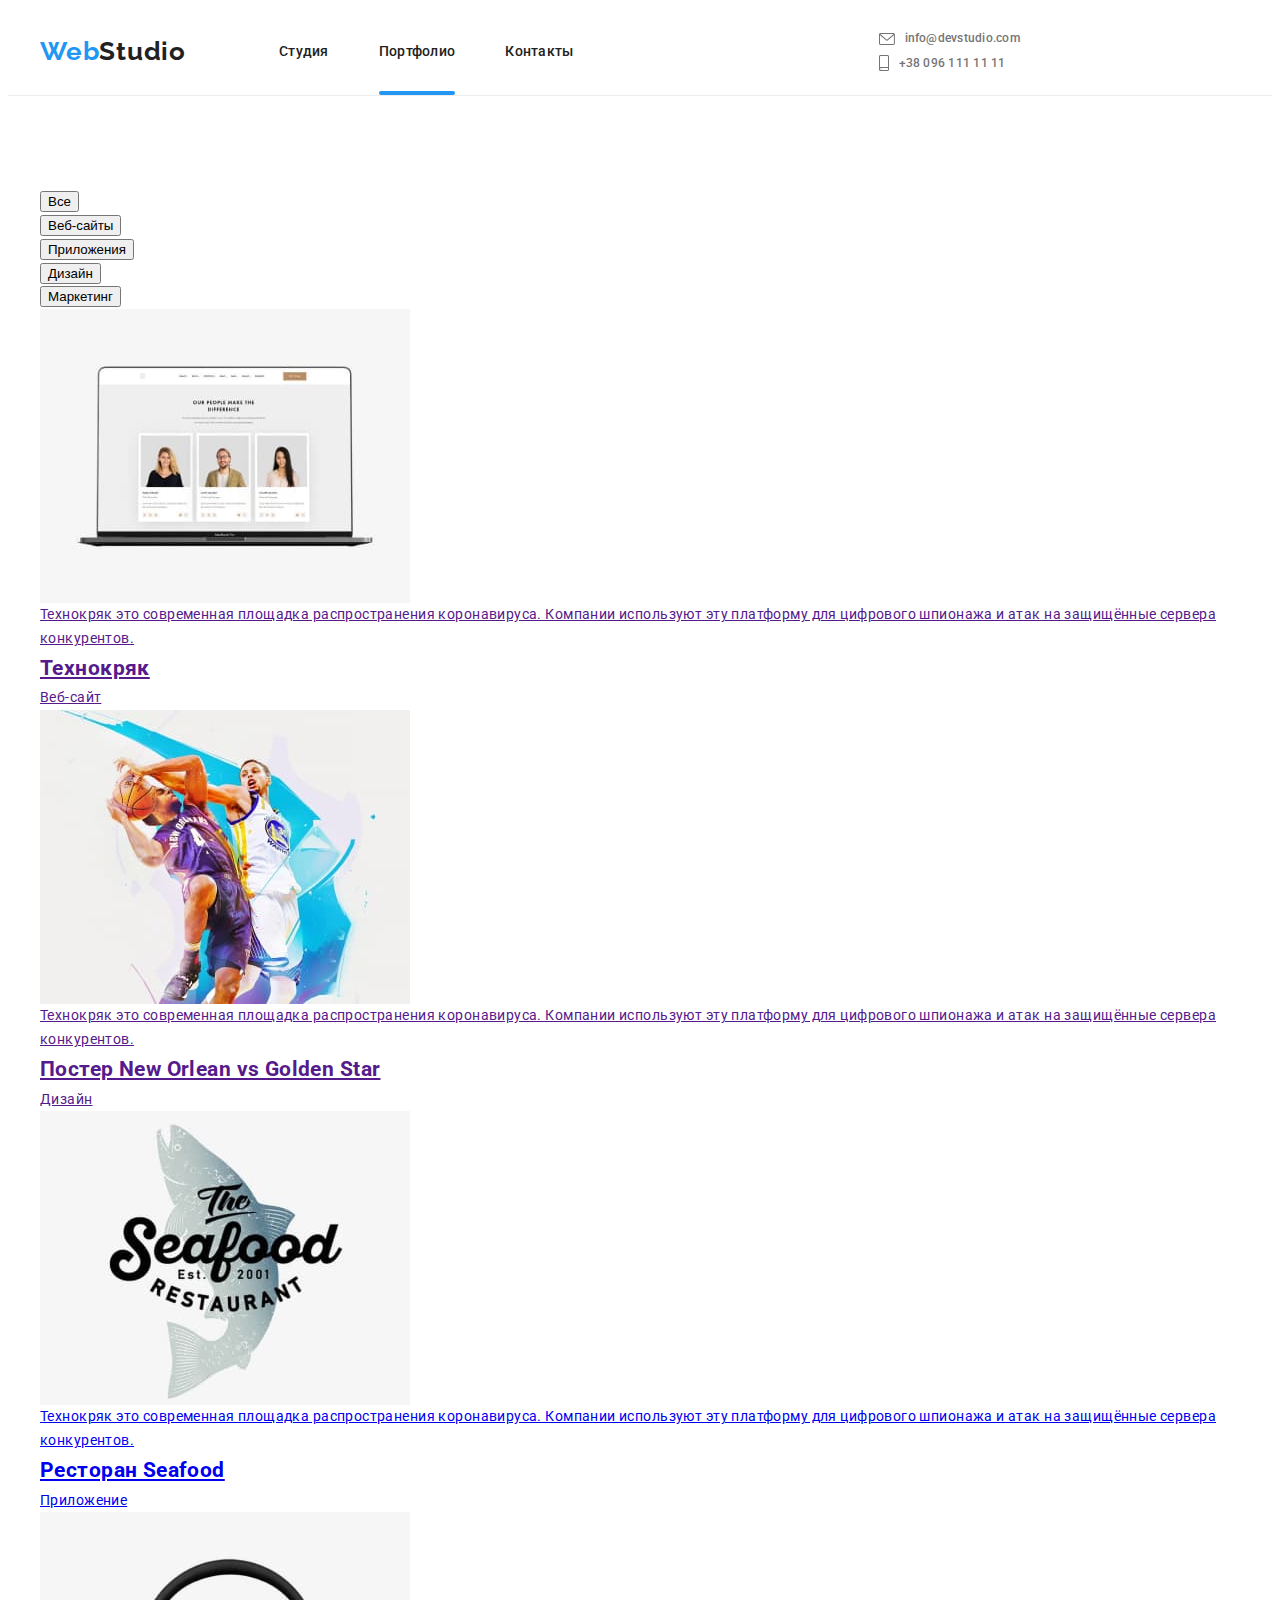
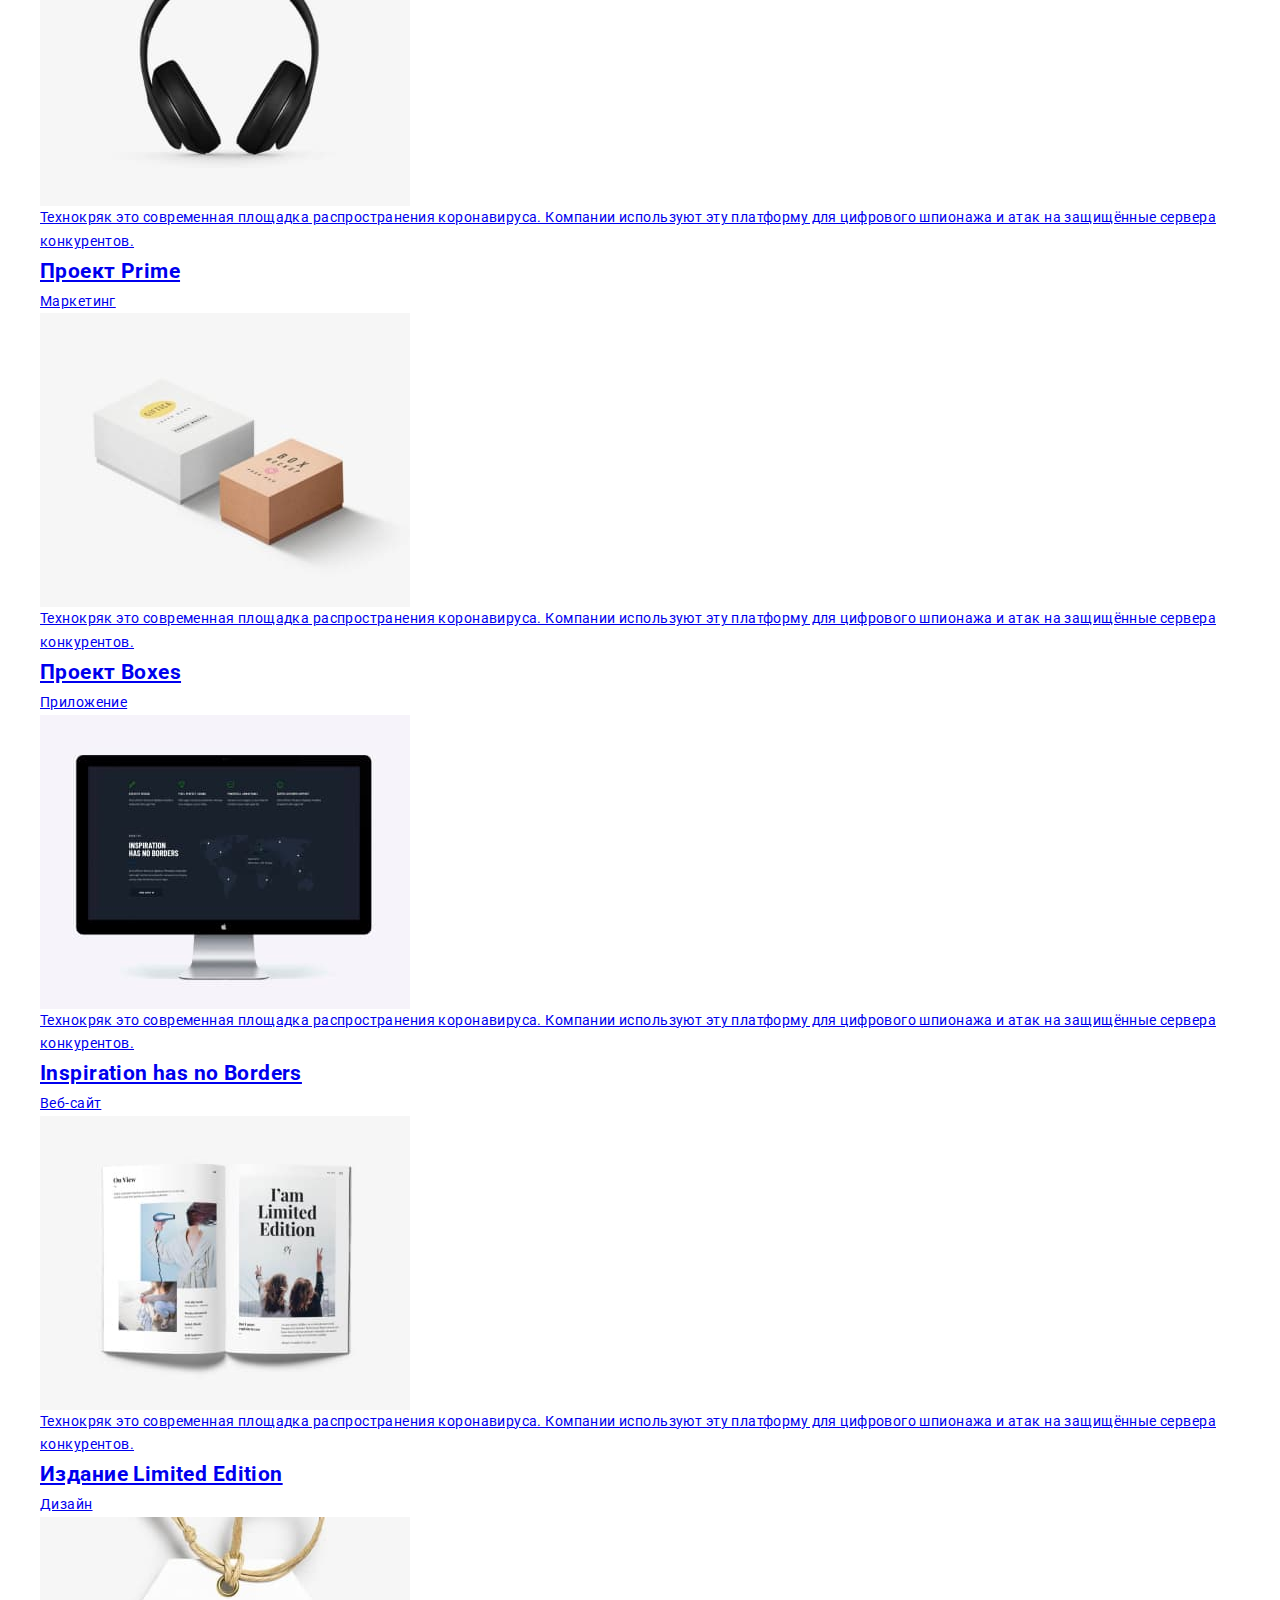
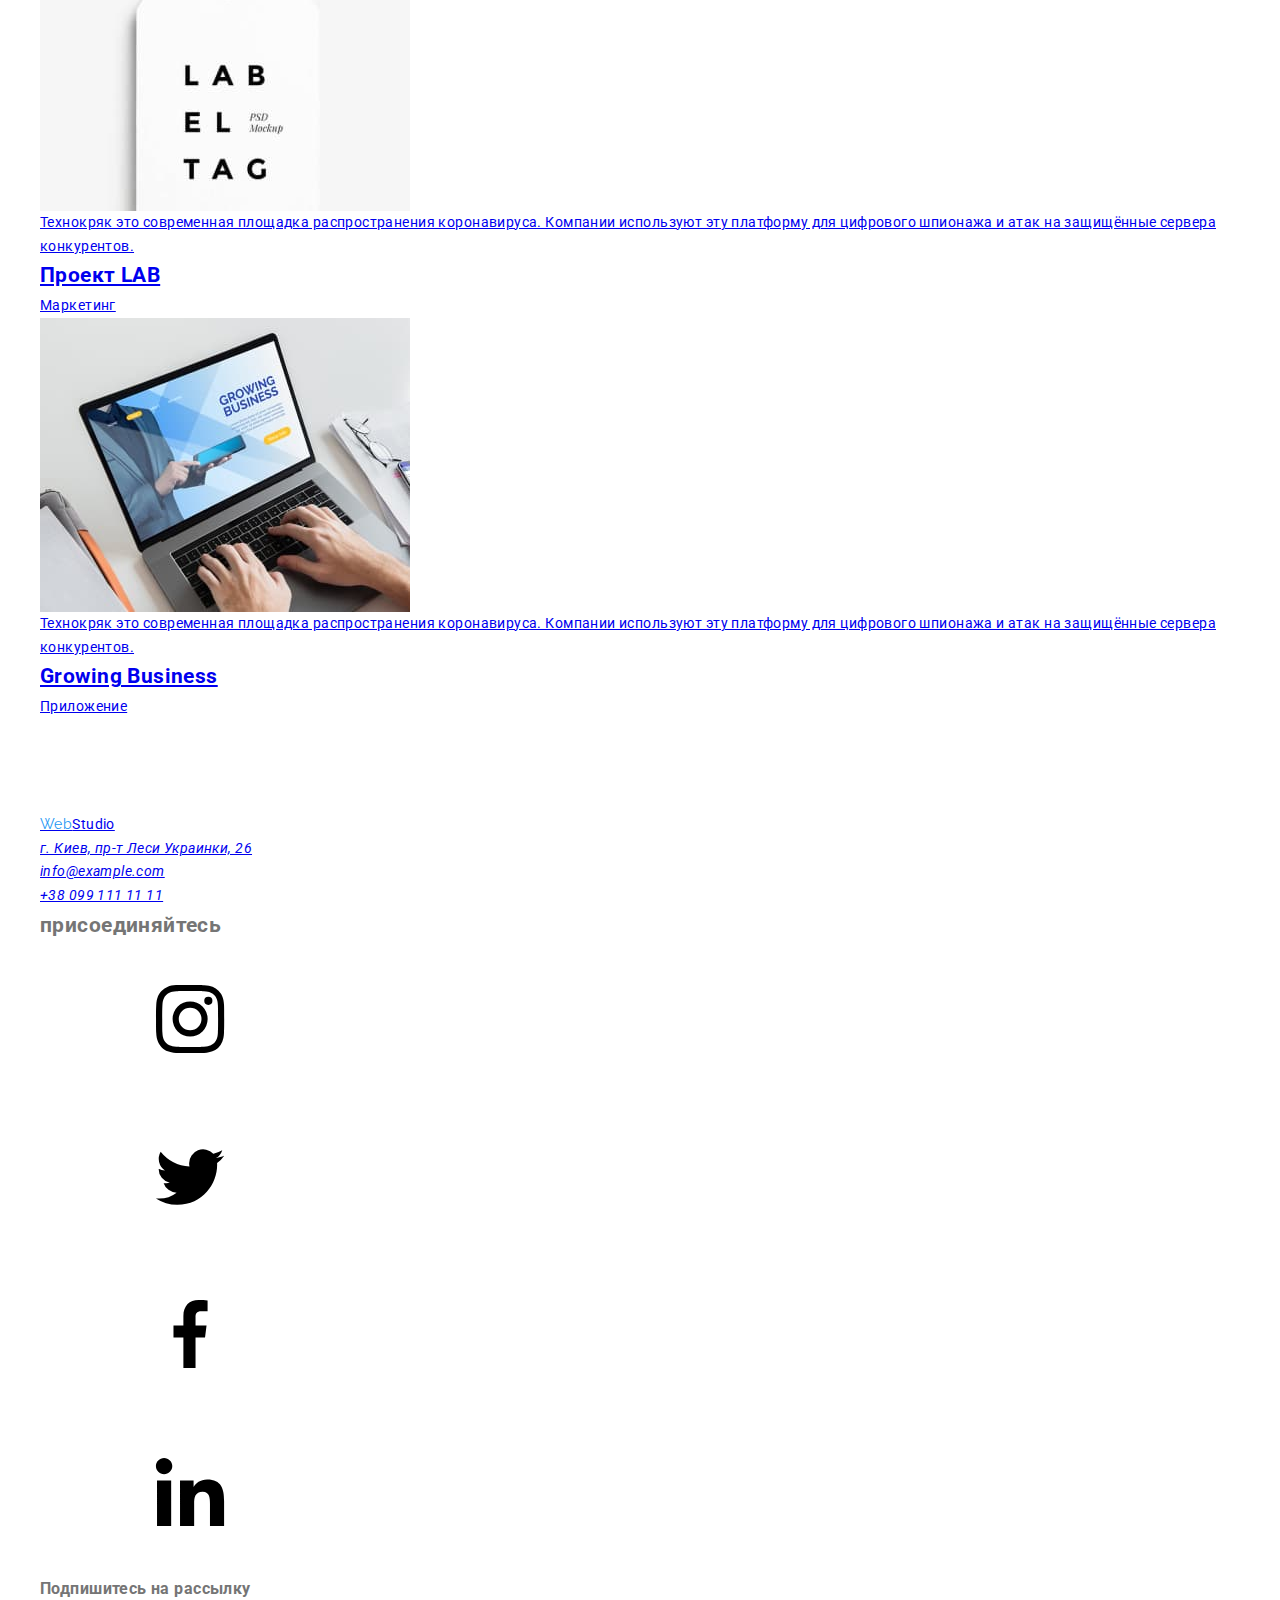
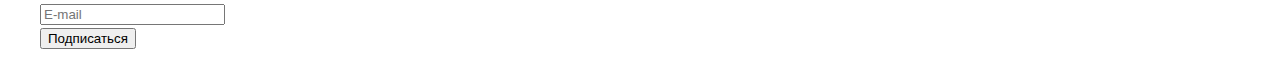
==== commit 43daf99a: "mobil 2" ====
--- a/portfolio.html
+++ b/portfolio.html
@@ -97,12 +97,12 @@
           </div>
           <ul class="navigation__menu list tablet">
             <li class="navigation__item">
-              <a class="navigation__link link-current" href="./index.html"
-                >Студия</a
+              <a class="navigation__link" href="./index.html">Студия</a>
+            </li>
+            <li class="navigation__item">
+              <a class="navigation__link link-current" href="./portfolio.html"
+                >Портфолио</a
               >
-            </li>
-            <li class="navigation__item">
-              <a class="navigation__link" href="./portfolio.html">Портфолио</a>
             </li>
             <li class="navigation__item">
               <a class="navigation__link" href="">Контакты</a>
--- a/css/main.min.css
+++ b/css/main.min.css
@@ -1,2 +1,2 @@
-:root{--title-text-color: #212121;--text-color: #757575;--white-color: #fff;--accnt-color: #2196f3;--button-color: #f5f4fa;--roboto-font: 'Roboto', sans-serif;--logo-font: 'Raleway', sans-serif}.visually-hidden{position:absolute;width:1px;height:1px;margin:-1px;border:0;padding:0;white-space:nowrap;clip-path:inset(100%);clip:rect(0 0 0 0);overflow:hidden}.is-hidden{opacity:0;visibility:hidden;pointer-events:none}.modal__button-close{display:flex;justify-content:center;align-items:center;position:absolute;top:8px;right:8px;cursor:pointer;width:30px;height:30px;border-radius:50%;border:1px solid rgba(0,0,0,0.1);padding:0;background-color:transparent;outline:none;transition:box-shadow 250ms cubic-bezier(0.4, 0, 0.2, 1),fill 250ms cubic-bezier(0.4, 0, 0.2, 1),border-color 250ms cubic-bezier(0.4, 0, 0.2, 1)}.modal__button-close:hover,.modal__button-close:focus{fill:var(--accnt-color);border-color:var(--accnt-color);box-shadow:0px 1px 1px rgba(0,0,0,0.12),0px 4px 4px rgba(0,0,0,0.06),1px 4px 6px rgba(0,0,0,0.16)}.modal__icon-close{width:18px;height:18px}body{background-color:var(--white-color);color:var(--text-color);font-family:var(--roboto-font);font-size:14px;font-weight:400;line-height:1.1;letter-spacing:0.03em}h1,h2,h3,h4,h5,h6,p{margin:0}.list{list-style:none;padding:0;margin:0}img{display:block}.page-section{padding-top:94px;padding-bottom:94px}.container{width:480px;padding:0 15px 0 15px;margin-left:auto;margin-right:auto}.page-header{padding:10px 0;border-bottom:1px solid #ececec}.navigation{display:flex;align-items:center;justify-content:space-between}.navigation__logo{text-decoration:none;font-family:var(--logo-font);font-size:24px;font-weight:700;line-height:1.1;color:var(--title-text-color);letter-spacing:0.03em}.logo__decoration{font-family:var(--logo-font);color:var(--accnt-color)}.menu-container{position:fixed;top:0;left:0;width:100vw;height:100vh;z-index:999;padding:48px 0 48px 40px;background-color:var(--white-color);transform:translateX(-100%);transition:transform 250ms ease-in-out}.menu-container .menu-toggle{position:absolute;top:16px;right:16px;color:#fff}.menu-container .menu-toggle:hover{fill:var(--accnt-color)}.menu-toggle{min-height:40px;min-width:40px;display:flex;align-items:center;justify-content:center;margin:0;padding:0;background-color:transparent;cursor:pointer;border:none;border-radius:50%;outline:none}.menu-toggle:hover,.menu-toggle:focus{color:var(--accnt-color)}.menu-container.is-open{transform:translateX(0)}@media (min-width: 768px){.menu-toggle{display:none}}.navigation__menu{margin-bottom:300px}.navigation__item{margin-bottom:35px}.navigation__item:last-child{margin:0}.navigation__link{text-decoration:none;font-weight:500;font-size:40px;color:var(--title-text-color);transition:color 250ms cubic-bezier(0.4, 0, 0.2, 1)}.navigation__link:hover,.navigation__link:focus{color:var(--accnt-color)}.link-current{color:var(--accnt-color)}.contact{margin-bottom:65px}.contact__item:not(:last-child){margin-bottom:30px}.contact__link{text-decoration:none;font-weight:500;font-size:34px;line-height:1.1;letter-spacing:0.02em;color:var(--text-color);transition:color 250ms cubic-bezier(0.4, 0, 0.2, 1)}.contact__link:hover,.contact__link:focus{color:var(--accnt-color)}.contact__tell{text-decoration:none;font-weight:500;font-size:34px;letter-spacing:0.02em;color:var(--accnt-color)}.contact__mail{text-decoration:none;font-weight:500;font-size:24px;letter-spacing:0.02em;color:var(--text-color)}.menu-social{display:flex}.menu-social__item:not(:last-child){margin-right:20px}.menu-social__link{text-decoration:none;font-weight:500;font-size:18px;letter-spacing:0.02em;color:var(--accnt-color)}@media (max-width: 767px){.tablet{display:none}}
+.visually-hidden{position:absolute;width:1px;height:1px;margin:-1px;border:0;padding:0;white-space:nowrap;clip-path:inset(100%);clip:rect(0 0 0 0);overflow:hidden}.is-hidden{opacity:0;visibility:hidden;pointer-events:none}.modal__button-close{display:flex;justify-content:center;align-items:center;position:absolute;top:8px;right:8px;cursor:pointer;width:30px;height:30px;border-radius:50%;border:1px solid rgba(0,0,0,0.1);padding:0;background-color:transparent;outline:none;transition:box-shadow 250ms cubic-bezier(0.4, 0, 0.2, 1),fill 250ms cubic-bezier(0.4, 0, 0.2, 1),border-color 250ms cubic-bezier(0.4, 0, 0.2, 1)}.modal__button-close:hover,.modal__button-close:focus{fill:var(--accnt-color);border-color:var(--accnt-color);box-shadow:0px 1px 1px rgba(0,0,0,0.12),0px 4px 4px rgba(0,0,0,0.06),1px 4px 6px rgba(0,0,0,0.16)}.modal__icon-close{width:18px;height:18px}body{background-color:#fff;color:#757575;font-family:"Roboto",sans-serif;font-size:14px;font-weight:400;line-height:1.7;letter-spacing:0.03em}h1,h2,h3,h4,h5,h6,p{margin:0}.list{list-style:none;padding:0;margin:0}img{display:block}.page-section{padding-top:60px;padding-bottom:60px}@media screen and (min-width: 1200px){.page-section{padding-top:94px;padding-bottom:94px}}.container{width:100%;padding:0 15px}@media screen and (min-width: 480px){.container{width:480px;margin:0 auto}}@media screen and (min-width: 768px){.container{width:768px}}@media screen and (min-width: 1200px){.container{width:1200px}}.page-header{padding:10px 0;border-bottom:1px solid #ececec}.navigation{display:flex;align-items:center}.navigation__logo{margin-right:276px;text-decoration:none;font-family:"Raleway",sans-serif;font-size:24px;font-weight:700;line-height:1.1;color:#212121;letter-spacing:0.03em}.logo__decoration{font-family:"Raleway",sans-serif;color:#2196f3}.menu-toggle{min-height:40px;min-width:40px;display:flex;align-items:center;justify-content:center;margin:0;padding:0;background-color:transparent;cursor:pointer;border:none;border-radius:50%;outline:none}.menu-toggle:hover,.menu-toggle:focus{color:#2196f3}.menu-container{position:fixed;top:0;left:0;width:100%;z-index:999;padding:48px 0 48px 40px;background-color:#fff;transform:translateX(-100%);transition:transform 250ms ease-in-out}.menu-container .menu-toggle{position:absolute;top:16px;right:16px;color:#fff}.menu-container .menu-toggle:hover{fill:#2196f3}.menu-container.is-open{transform:translateX(0)}@media (min-width: 768px){.menu-toggle{display:none}}.navigation__menu{margin-bottom:300px}.navigation__item{margin-bottom:35px}.navigation__item:last-child{margin:0}.navigation__link{text-decoration:none;font-weight:500;font-size:40px;color:#212121}.link-current{color:#2196f3}.contact{margin-bottom:65px}.contact__item:not(:last-child){margin-bottom:30px}.contact__link{text-decoration:none;font-weight:500;font-size:34px;line-height:1.1;letter-spacing:0.02em;color:#757575}.contact__tell{text-decoration:none;font-weight:500;font-size:34px;letter-spacing:0.02em;color:#2196f3}.contact__mail{text-decoration:none;font-weight:500;font-size:24px;letter-spacing:0.02em;color:#757575}.menu-social{display:flex}.menu-social__item:not(:last-child){margin-right:20px}.menu-social__link{text-decoration:none;font-weight:500;font-size:18px;letter-spacing:0.02em;color:#2196f3}@media screen and (max-width: 767px){.tablet{display:none}}@media screen and (min-width: 768px){.page-header__container{display:flex;align-items:center}.navigation{display:flex}.navigation__logo{margin-right:88px}.menu-toggle{display:none}.navigation__menu{display:flex;margin-bottom:0;margin-right:84px}.navigation__item{margin-right:50px;margin-bottom:0}.navigation__item:last-child{margin:0}.navigation__link{position:relative;text-decoration:none;font-weight:500;font-size:14px;letter-spacing:0.02em;color:#212121}.link-current::after{display:block;position:absolute;bottom:0;bottom:-22px;content:'';width:100%;height:4px;background:#2196f3;border-radius:2px}.contact{margin-bottom:0;align-items:center}.contact__item:not(:last-child){margin-bottom:10px}.contact__link{display:flex;align-items:center;text-decoration:none;font-weight:500;font-size:12px;line-height:1.1;letter-spacing:0.02em;text-align:center;color:#757575}.contact__icon-email{display:inline-block;width:16px;height:12px;margin-right:10px;fill:#757575}.contact__icon-tell{display:inline-block;align-items:center;width:10px;height:16px;margin-right:10px;fill:#757575}}@media screen and (min-width: 1200px){.page-header{padding:24px 0}.navigation__logo{margin-right:93px;font-weight:700;font-size:26px}.link-current::after{bottom:-36px}.navigation__menu{margin-right:305px}}.page-hero{width:480px;padding:168px 0;text-align:center;margin:auto;background-color:#2f303a;background-image:linear-gradient(to right, rgba(47,48,58,0.4), rgba(47,48,58,0.4)),url(../images/svg/hero.jpg);background-repeat:no-repeat;background-position:center;background-size:cover}@media screen and (min-width: 480px){.page-hero{width:100%}}.page-hero__title{margin:0;margin-bottom:30px;text-transform:uppercase;font-weight:900;font-size:26px;line-height:1.3;letter-spacing:0.06em;color:#fff}.page-hero__button{border:none;padding:10px 32px;border-radius:4px;letter-spacing:0.06em;font-weight:700;font-size:16px;line-height:1.87;text-align:center;letter-spacing:0.06em;background-color:#2196f3;color:#fff;cursor:pointer;transition:background-color 250ms cubic-bezier(0.4, 0, 0.2, 1)}.page-hero__button:hover,.page-hero__button:focus{background-color:#188ce8}.features{list-style:none}.features__item{width:450px;align-items:center}.features__item:not(:last-child){margin-bottom:30px}.features__icon{display:flex;justify-content:center;align-items:center;margin-bottom:30px;height:120px;width:450px;background-color:#f5f4fa}.icon__antenna{width:70px;height:70px;fill:#212121}.icon__clock{fill:#212121}.icon__diagram{fill:#2196f3}.icon__astronaut{fill:#2196f3}.features__title{margin-top:0;margin-bottom:10px;text-align:center;color:#212121;font-weight:700;text-transform:uppercase}.works{padding-top:0}@media screen and (max-width: 767px){.works{display:none}}.works__title{margin-top:0;margin-bottom:50px;text-align:center;font-weight:700;font-size:36px;color:#212121}.works-list{display:flex;justify-content:space-between}.works-list__item{position:relative}.works-list__bolok{position:absolute;bottom:0;left:50%;transform:translate(-50%, 0px);width:100%}.works-list__text{margin:0;padding-top:27px;padding-bottom:27px;display:flex;justify-content:center;font-family:"Roboto",sans-serif;font-weight:bold;font-size:14px;color:#fff;text-transform:uppercase;background:rgba(47,48,58,0.8)}.team-subject{margin-bottom:30px;text-align:center;font-weight:700;font-size:28px;line-height:1.1;color:#212121}.team-list__item{background-color:#fff;box-shadow:0px 1px 3px rgba(0,0,0,0.12),0px 1px 1px rgba(0,0,0,0.14),0px 2px 1px rgba(0,0,0,0.2);border-radius:0px 0px 4px 4px}.team-list__item:not(:last-child){margin-bottom:30px}.team-img{margin:auto;width:450px;height:460px}.team-info{text-align:center;padding-top:30px;padding-bottom:30px;padding-left:32px;padding-right:32px}.team-info__name{font-weight:500px;font-size:16px;margin-bottom:10px;line-height:1.1;color:#212121}.team-info__profesion{font-size:16px;line-height:1.1;margin-bottom:16px}.list-icon{list-style:none;display:flex;justify-content:center}.list-icon__item{margin-right:10px}.list-icon__item:last-child{margin-right:0}.list-icon__link{display:block;width:44px;height:44px;background-color:#fff;border-radius:50px;transition:background-color 250ms cubic-bezier(0.4, 0, 0.2, 1)}.list-icon__link:hover,.list-icon__link:focus{background-color:#2196f3}.list-icon__social{width:44px;height:44px;fill:#afb1b8;transition:fill 250ms cubic-bezier(0.4, 0, 0.2, 1)}.list-icon__link:hover .list-icon__social,.list-icon__link:focus .list-icon__social{fill:#fff}
 /*# sourceMappingURL=main.min.css.map */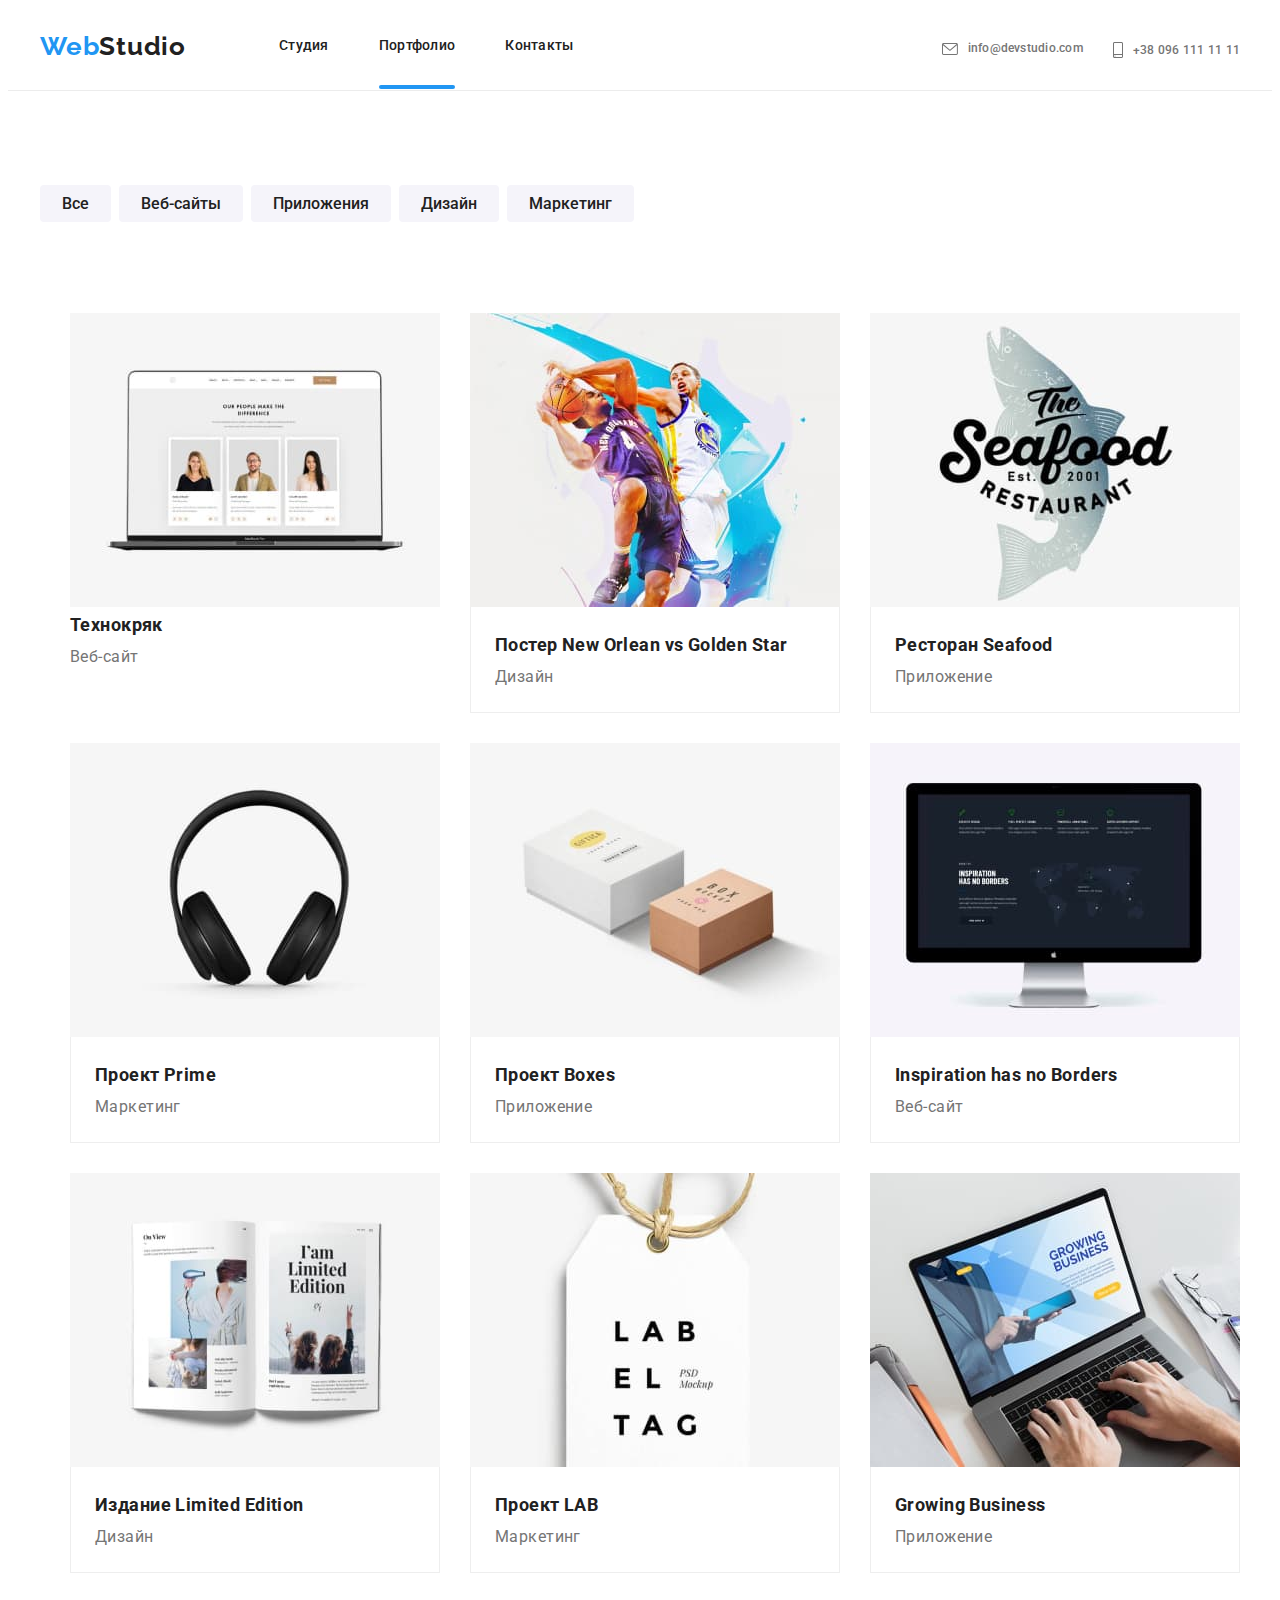
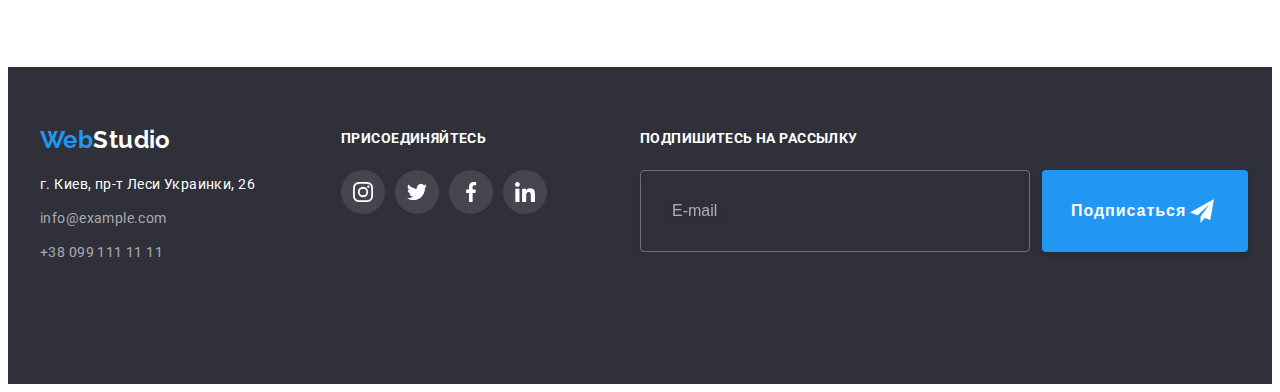
==== commit 73c25d35: "adaptiv" ====
--- a/portfolio.html
+++ b/portfolio.html
@@ -160,8 +160,6 @@
                     class="overlay__img"
                     src="./images/portfolio/portfolio1.jpg"
                     alt="Ноутбук"
-                    width="370"
-                    height="294"
                   />
 
                   <p class="overlay__text">
@@ -184,8 +182,6 @@
                     class="overlay__img"
                     src="./images/portfolio/portfolio2.jpg"
                     alt="Два Баскитболиста с мячем"
-                    width="370"
-                    height="294"
                   />
 
                   <p class="overlay__text">
@@ -207,8 +203,6 @@
                     class="overlay__img"
                     src="./images/portfolio/portfolio3.jpg"
                     alt="логотип Seafood"
-                    width="370"
-                    height="294"
                   />
 
                   <p class="overlay__text">
@@ -230,8 +224,6 @@
                     class="overlay__img"
                     src="./images/portfolio/portfolio4.jpg"
                     alt="Наушники"
-                    width="370"
-                    height="294"
                   />
 
                   <p class="overlay__text">
@@ -253,8 +245,6 @@
                     class="overlay__img"
                     src="./images/portfolio/portfolio5.jpg"
                     alt="Две коробки"
-                    width="370"
-                    height="294"
                   />
 
                   <p class="overlay__text">
@@ -276,8 +266,6 @@
                     class="overlay__img"
                     src="./images/portfolio/portfolio6.jpg"
                     alt="Монитор"
-                    width="370"
-                    height="294"
                   />
 
                   <p class="overlay__text">
@@ -299,8 +287,6 @@
                     class="overlay__img"
                     src="./images/portfolio/portfolio7.jpg"
                     alt="Книга Limited Edition"
-                    width="370"
-                    height="294"
                   />
 
                   <p class="overlay__text">
@@ -322,8 +308,6 @@
                     class="overlay__img"
                     src="./images/portfolio/portfolio8.jpg"
                     alt="логотип LAB"
-                    width="370"
-                    height="294"
                   />
 
                   <p class="overlay__text">
@@ -345,8 +329,6 @@
                     class="overlay__img"
                     src="./images/portfolio/portfolio9.jpg"
                     alt="Ноутбук"
-                    width="370"
-                    height="294"
                   />
 
                   <p class="overlay__text">
@@ -369,74 +351,76 @@
     =======================-->
     <footer class="footer">
       <div class="container container-foter">
-        <div class="container-adress">
-          <a class="footer__logo" href="./"
-            ><samp class="logo__decoration">Web</samp>Studio</a
-          >
-
-          <address class="address">
-            <ul class="address__list list">
-              <li class="address__item">
-                <a
-                  class="address__contact"
-                  href="https://cutt.ly/vnE3hMo"
-                  target="_blank"
-                  >г. Киев, пр-т Леси Украинки, 26</a
-                >
-              </li>
-              <li class="address__item">
-                <a class="address__mail" href="mailto:info@devstudio.com"
-                  >info@example.com</a
-                >
-              </li>
-              <li class="address__item">
-                <a class="address__tell" href="tel:+380961111111"
-                  >+38 099 111 11 11</a
-                >
+        <div class="footer__section">
+          <div class="container-adress">
+            <a class="footer__logo" href="./"
+              ><samp class="logo__decoration">Web</samp>Studio</a
+            >
+
+            <address class="address">
+              <ul class="address__list list">
+                <li class="address__item">
+                  <a
+                    class="address__contact"
+                    href="https://cutt.ly/vnE3hMo"
+                    target="_blank"
+                    >г. Киев, пр-т Леси Украинки, 26</a
+                  >
+                </li>
+                <li class="address__item">
+                  <a class="address__mail" href="mailto:info@devstudio.com"
+                    >info@example.com</a
+                  >
+                </li>
+                <li class="address__item">
+                  <a class="address__tell" href="tel:+380961111111"
+                    >+38 099 111 11 11</a
+                  >
+                </li>
+              </ul>
+            </address>
+          </div>
+          <div class="footer__social">
+            <h2 class="social__subject">присоединяйтесь</h2>
+            <ul class="list social__list">
+              <li class="social__item">
+                <a class="social__link" href=""
+                  ><svg class="social__icon">
+                    <use
+                      href="./images/svg/sprite.svg#instagram
+                "
+                    ></use></svg
+                ></a>
+              </li>
+              <li class="social__item">
+                <a class="social__link" href=""
+                  ><svg class="social__icon">
+                    <use
+                      href="./images/svg/sprite.svg#twiter
+                "
+                    ></use></svg
+                ></a>
+              </li>
+              <li class="social__item">
+                <a class="social__link" href=""
+                  ><svg class="social__icon">
+                    <use
+                      href="./images/svg/sprite.svg#fasebook
+                "
+                    ></use></svg
+                ></a>
+              </li>
+              <li class="social__item">
+                <a class="social__link" href=""
+                  ><svg class="social__icon">
+                    <use
+                      href="./images/svg/sprite.svg#linkedin
+                "
+                    ></use></svg
+                ></a>
               </li>
             </ul>
-          </address>
-        </div>
-        <div class="footer__social">
-          <h2 class="social__subject">присоединяйтесь</h2>
-          <ul class="list social__list">
-            <li class="social__item">
-              <a class="social__link" href=""
-                ><svg class="social__icon">
-                  <use
-                    href="./images/svg/sprite.svg#instagram
-                "
-                  ></use></svg
-              ></a>
-            </li>
-            <li class="social__item">
-              <a class="social__link" href=""
-                ><svg class="social__icon">
-                  <use
-                    href="./images/svg/sprite.svg#twiter
-                "
-                  ></use></svg
-              ></a>
-            </li>
-            <li class="social__item">
-              <a class="social__link" href=""
-                ><svg class="social__icon">
-                  <use
-                    href="./images/svg/sprite.svg#fasebook
-                "
-                  ></use></svg
-              ></a>
-            </li>
-            <li class="social__item">
-              <a class="social__link" href=""
-                ><svg class="social__icon">
-                  <use
-                    href="./images/svg/sprite.svg#linkedin
-                "
-                  ></use></svg
-              ></a>
-            </li>
-          </ul>
+          </div>
         </div>
         <div class="footer-form">
           <h3 class="footer-form__title">Подпишитесь на рассылку</h3>
--- a/css/main.min.css
+++ b/css/main.min.css
@@ -1,2 +1,2 @@
-.visually-hidden{position:absolute;width:1px;height:1px;margin:-1px;border:0;padding:0;white-space:nowrap;clip-path:inset(100%);clip:rect(0 0 0 0);overflow:hidden}.is-hidden{opacity:0;visibility:hidden;pointer-events:none}.modal__button-close{display:flex;justify-content:center;align-items:center;position:absolute;top:8px;right:8px;cursor:pointer;width:30px;height:30px;border-radius:50%;border:1px solid rgba(0,0,0,0.1);padding:0;background-color:transparent;outline:none;transition:box-shadow 250ms cubic-bezier(0.4, 0, 0.2, 1),fill 250ms cubic-bezier(0.4, 0, 0.2, 1),border-color 250ms cubic-bezier(0.4, 0, 0.2, 1)}.modal__button-close:hover,.modal__button-close:focus{fill:var(--accnt-color);border-color:var(--accnt-color);box-shadow:0px 1px 1px rgba(0,0,0,0.12),0px 4px 4px rgba(0,0,0,0.06),1px 4px 6px rgba(0,0,0,0.16)}.modal__icon-close{width:18px;height:18px}body{background-color:#fff;color:#757575;font-family:"Roboto",sans-serif;font-size:14px;font-weight:400;line-height:1.7;letter-spacing:0.03em}h1,h2,h3,h4,h5,h6,p{margin:0}.list{list-style:none;padding:0;margin:0}img{display:block}.page-section{padding-top:60px;padding-bottom:60px}@media screen and (min-width: 1200px){.page-section{padding-top:94px;padding-bottom:94px}}.container{width:100%;padding:0 15px}@media screen and (min-width: 480px){.container{width:480px;margin:0 auto}}@media screen and (min-width: 768px){.container{width:768px}}@media screen and (min-width: 1200px){.container{width:1200px}}.page-header{padding:10px 0;border-bottom:1px solid #ececec}.navigation{display:flex;align-items:center}.navigation__logo{margin-right:276px;text-decoration:none;font-family:"Raleway",sans-serif;font-size:24px;font-weight:700;line-height:1.1;color:#212121;letter-spacing:0.03em}.logo__decoration{font-family:"Raleway",sans-serif;color:#2196f3}.menu-toggle{min-height:40px;min-width:40px;display:flex;align-items:center;justify-content:center;margin:0;padding:0;background-color:transparent;cursor:pointer;border:none;border-radius:50%;outline:none}.menu-toggle:hover,.menu-toggle:focus{color:#2196f3}.menu-container{position:fixed;top:0;left:0;width:100%;z-index:999;padding:48px 0 48px 40px;background-color:#fff;transform:translateX(-100%);transition:transform 250ms ease-in-out}.menu-container .menu-toggle{position:absolute;top:16px;right:16px;color:#fff}.menu-container .menu-toggle:hover{fill:#2196f3}.menu-container.is-open{transform:translateX(0)}@media (min-width: 768px){.menu-toggle{display:none}}.navigation__menu{margin-bottom:300px}.navigation__item{margin-bottom:35px}.navigation__item:last-child{margin:0}.navigation__link{text-decoration:none;font-weight:500;font-size:40px;color:#212121}.link-current{color:#2196f3}.contact{margin-bottom:65px}.contact__item:not(:last-child){margin-bottom:30px}.contact__link{text-decoration:none;font-weight:500;font-size:34px;line-height:1.1;letter-spacing:0.02em;color:#757575}.contact__tell{text-decoration:none;font-weight:500;font-size:34px;letter-spacing:0.02em;color:#2196f3}.contact__mail{text-decoration:none;font-weight:500;font-size:24px;letter-spacing:0.02em;color:#757575}.menu-social{display:flex}.menu-social__item:not(:last-child){margin-right:20px}.menu-social__link{text-decoration:none;font-weight:500;font-size:18px;letter-spacing:0.02em;color:#2196f3}@media screen and (max-width: 767px){.tablet{display:none}}@media screen and (min-width: 768px){.page-header__container{display:flex;align-items:center}.navigation{display:flex}.navigation__logo{margin-right:88px}.menu-toggle{display:none}.navigation__menu{display:flex;margin-bottom:0;margin-right:84px}.navigation__item{margin-right:50px;margin-bottom:0}.navigation__item:last-child{margin:0}.navigation__link{position:relative;text-decoration:none;font-weight:500;font-size:14px;letter-spacing:0.02em;color:#212121}.link-current::after{display:block;position:absolute;bottom:0;bottom:-22px;content:'';width:100%;height:4px;background:#2196f3;border-radius:2px}.contact{margin-bottom:0;align-items:center}.contact__item:not(:last-child){margin-bottom:10px}.contact__link{display:flex;align-items:center;text-decoration:none;font-weight:500;font-size:12px;line-height:1.1;letter-spacing:0.02em;text-align:center;color:#757575}.contact__icon-email{display:inline-block;width:16px;height:12px;margin-right:10px;fill:#757575}.contact__icon-tell{display:inline-block;align-items:center;width:10px;height:16px;margin-right:10px;fill:#757575}}@media screen and (min-width: 1200px){.page-header{padding:24px 0}.navigation__logo{margin-right:93px;font-weight:700;font-size:26px}.link-current::after{bottom:-36px}.navigation__menu{margin-right:305px}}.page-hero{width:480px;padding:168px 0;text-align:center;margin:auto;background-color:#2f303a;background-image:linear-gradient(to right, rgba(47,48,58,0.4), rgba(47,48,58,0.4)),url(../images/svg/hero.jpg);background-repeat:no-repeat;background-position:center;background-size:cover}@media screen and (min-width: 480px){.page-hero{width:100%}}.page-hero__title{margin:0;margin-bottom:30px;text-transform:uppercase;font-weight:900;font-size:26px;line-height:1.3;letter-spacing:0.06em;color:#fff}.page-hero__button{border:none;padding:10px 32px;border-radius:4px;letter-spacing:0.06em;font-weight:700;font-size:16px;line-height:1.87;text-align:center;letter-spacing:0.06em;background-color:#2196f3;color:#fff;cursor:pointer;transition:background-color 250ms cubic-bezier(0.4, 0, 0.2, 1)}.page-hero__button:hover,.page-hero__button:focus{background-color:#188ce8}.features{list-style:none}.features__item{width:450px;align-items:center}.features__item:not(:last-child){margin-bottom:30px}.features__icon{display:flex;justify-content:center;align-items:center;margin-bottom:30px;height:120px;width:450px;background-color:#f5f4fa}.icon__antenna{width:70px;height:70px;fill:#212121}.icon__clock{fill:#212121}.icon__diagram{fill:#2196f3}.icon__astronaut{fill:#2196f3}.features__title{margin-top:0;margin-bottom:10px;text-align:center;color:#212121;font-weight:700;text-transform:uppercase}.works{padding-top:0}@media screen and (max-width: 767px){.works{display:none}}.works__title{margin-top:0;margin-bottom:50px;text-align:center;font-weight:700;font-size:36px;color:#212121}.works-list{display:flex;justify-content:space-between}.works-list__item{position:relative}.works-list__bolok{position:absolute;bottom:0;left:50%;transform:translate(-50%, 0px);width:100%}.works-list__text{margin:0;padding-top:27px;padding-bottom:27px;display:flex;justify-content:center;font-family:"Roboto",sans-serif;font-weight:bold;font-size:14px;color:#fff;text-transform:uppercase;background:rgba(47,48,58,0.8)}.team-subject{margin-bottom:30px;text-align:center;font-weight:700;font-size:28px;line-height:1.1;color:#212121}.team-list__item{background-color:#fff;box-shadow:0px 1px 3px rgba(0,0,0,0.12),0px 1px 1px rgba(0,0,0,0.14),0px 2px 1px rgba(0,0,0,0.2);border-radius:0px 0px 4px 4px}.team-list__item:not(:last-child){margin-bottom:30px}.team-img{margin:auto;width:450px;height:460px}.team-info{text-align:center;padding-top:30px;padding-bottom:30px;padding-left:32px;padding-right:32px}.team-info__name{font-weight:500px;font-size:16px;margin-bottom:10px;line-height:1.1;color:#212121}.team-info__profesion{font-size:16px;line-height:1.1;margin-bottom:16px}.list-icon{list-style:none;display:flex;justify-content:center}.list-icon__item{margin-right:10px}.list-icon__item:last-child{margin-right:0}.list-icon__link{display:block;width:44px;height:44px;background-color:#fff;border-radius:50px;transition:background-color 250ms cubic-bezier(0.4, 0, 0.2, 1)}.list-icon__link:hover,.list-icon__link:focus{background-color:#2196f3}.list-icon__social{width:44px;height:44px;fill:#afb1b8;transition:fill 250ms cubic-bezier(0.4, 0, 0.2, 1)}.list-icon__link:hover .list-icon__social,.list-icon__link:focus .list-icon__social{fill:#fff}
+:root{--title-color: #212121;--primarycolor: #757575;--white-color: #fff;--acent-color: #2196f3;--button-color: #f5f4fa;--roboto-font: 'Roboto', sans-serif;--logo-font: 'Raleway', sans-serif}.visually-hidden{position:absolute;width:1px;height:1px;margin:-1px;border:0;padding:0;white-space:nowrap;clip-path:inset(100%);clip:rect(0 0 0 0);overflow:hidden}.is-hidden{opacity:0;visibility:hidden;pointer-events:none}.modal__button-close{display:flex;justify-content:center;align-items:center;position:absolute;top:8px;right:8px;cursor:pointer;width:30px;height:30px;border-radius:50%;border:1px solid rgba(0,0,0,0.1);padding:0;background-color:transparent;outline:none;transition:box-shadow 250ms cubic-bezier(0.4, 0, 0.2, 1),fill 250ms cubic-bezier(0.4, 0, 0.2, 1),border-color 250ms cubic-bezier(0.4, 0, 0.2, 1)}.modal__button-close:hover,.modal__button-close:focus{fill:var(--accnt-color);border-color:var(--accnt-color);box-shadow:0px 1px 1px rgba(0,0,0,0.12),0px 4px 4px rgba(0,0,0,0.06),1px 4px 6px rgba(0,0,0,0.16)}.modal__icon-close{width:18px;height:18px}body{background-color:var(--white-color);color:var(--primarycolor);font-family:var(--roboto-font);font-size:14px;font-weight:400;line-height:1.7;letter-spacing:0.03em}h1,h2,h3,h4,h5,h6,p{margin:0}.list{list-style:none;padding:0;margin:0}img{display:block}.page-section{padding-top:60px;padding-bottom:60px}@media screen and (min-width: 1200px){.page-section{padding-top:94px;padding-bottom:94px}}.container{width:100%;padding:0 15px}@media screen and (min-width: 480px){.container{width:480px;margin:0 auto}}@media screen and (min-width: 768px){.container{width:768px}}@media screen and (min-width: 1200px){.container{width:1200px}}.page-header{padding:10px 0;border-bottom:1px solid #ececec}.navigation{display:flex;align-items:center;justify-content:space-between}.navigation__logo{text-decoration:none;font-family:var(--logo-font);font-size:24px;font-weight:700;line-height:1.1;color:var(--title-color);letter-spacing:0.03em}.logo__decoration{font-family:var(--logo-font);color:var(--acent-color)}.menu-toggle{min-height:40px;min-width:40px;display:flex;align-items:center;justify-content:center;margin:0;padding:0;background-color:transparent;cursor:pointer;border:none;border-radius:50%;outline:none}.menu-toggle:hover,.menu-toggle:focus{color:var(--acent-color)}.menu-container{position:fixed;top:0;left:0;width:100%;z-index:999;padding:48px 0 48px 40px;background-color:var(--white-color);transform:translateX(-150%);transition:transform 250ms ease-in-out}.menu-container .menu-toggle{position:absolute;top:16px;right:16px;color:var(--white-color)}.menu-container .menu-toggle:hover{fill:var(--acent-color)}.menu-container.is-open{transform:translateX(0)}@media (min-width: 767px){.menu-toggle{display:none}}.navigation__menu{margin-bottom:300px}.navigation__item{margin-bottom:35px}.navigation__item:last-child{margin:0}.navigation__link{text-decoration:none;font-weight:500;font-size:40px;color:var(--title-color)}.link-current{color:var(--acent-color)}.contact{margin-bottom:65px}.contact__item:not(:last-child){margin-bottom:30px}.contact__link{text-decoration:none;font-weight:500;font-size:34px;line-height:1.1;letter-spacing:0.02em;color:var(--primarycolor)}.contact__tell{text-decoration:none;font-weight:500;font-size:34px;letter-spacing:0.02em;color:var(--acent-color)}.contact__mail{text-decoration:none;font-weight:500;font-size:24px;letter-spacing:0.02em;color:var(--primarycolor)}.menu-social{display:flex}.menu-social__item:not(:last-child){margin-right:20px}.menu-social__link{text-decoration:none;font-weight:500;font-size:18px;letter-spacing:0.02em;color:var(--acent-color)}@media screen and (max-width: 767px){.tablet{display:none}}@media screen and (min-width: 768px){.page-header__container{display:flex}.navigation__logo{margin-right:88px}.menu-toggle{display:none}.navigation__menu{display:flex;margin-bottom:0;margin-right:84px}.navigation__item{margin-right:50px;margin-bottom:0}.navigation__item:last-child{margin:0}.navigation__link{position:relative;text-decoration:none;font-weight:500;font-size:14px;letter-spacing:0.02em;color:var(--title-color)}.link-current::after{display:block;position:absolute;bottom:0;bottom:-22px;content:'';width:100%;height:4px;background:var(--acent-color);border-radius:2px}.contact{margin-bottom:0;align-items:center}.contact__item:not(:last-child){margin-bottom:10px}.contact__link{display:flex;align-items:center;text-decoration:none;font-weight:500;font-size:12px;line-height:1.1;letter-spacing:0.02em;text-align:center;color:var(--primarycolor)}.contact__icon-email{display:inline-block;width:14px;height:10px;margin-right:10px;fill:#757575}.contact__icon-tell{display:inline-block;align-items:center;width:10px;height:14px;margin-right:10px;fill:#757575}}@media screen and (min-width: 1200px){.page-header{padding:24px 0}.page-header__container{justify-content:space-between;align-items:baseline}.navigation__logo{margin-right:93px;font-weight:700;font-size:26px}.link-current::after{bottom:-36px}.navigation__link{transition:color 250ms cubic-bezier(0.4, 0, 0.2, 1)}.navigation__link:hover,.navigation__link:focus{color:var(--acent-color)}.contact{display:flex;align-items:flex-start}.contact__item:not(:last-child){margin-right:30px}.contact__link{transition:color 250ms cubic-bezier(0.4, 0, 0.2, 1)}.contact__link:hover,.contact__link:focus{color:var(--acent-color)}.contact__icon-email{width:16px;height:12px;transition:fill 250ms cubic-bezier(0.4, 0, 0.2, 1)}.contact__link:hover .contact__icon-email,.contact__link:focus .contact__icon-email{fill:var(--acent-color)}.contact__icon-tell{width:10px;height:16px;transition:fill 250ms cubic-bezier(0.4, 0, 0.2, 1)}.contact__link:hover .contact__icon-tell,.contact__link:focus .contact__icon-tell{fill:var(--acent-color)}}.page-hero{width:100%;padding:168px 0;text-align:center;margin:auto;background-color:#2f303a;background-image:linear-gradient(to right, rgba(47,48,58,0.4), rgba(47,48,58,0.4)),url(../images/svg/hero.jpg);background-repeat:no-repeat;background-position:center;background-size:cover}.page-hero__title{margin:0;margin-bottom:30px;text-transform:uppercase;font-weight:900;font-size:26px;line-height:1.3;letter-spacing:0.06em;color:var(--white-color)}.page-hero__button{border:none;padding:10px 32px;border-radius:4px;letter-spacing:0.06em;font-weight:700;font-size:16px;line-height:1.87;text-align:center;letter-spacing:0.06em;background-color:var(--acent-color);color:var(--white-color);cursor:pointer;transition:background-color 250ms cubic-bezier(0.4, 0, 0.2, 1)}@media screen and (min-width: 1200px){.page-hero__title{font-weight:900;font-size:44px}.page-hero__button:hover,.page-hero__button:focus{background-color:#188ce8}}.features{list-style:none}.features__item{width:100%;align-items:center}.features__item:not(:last-child){margin-bottom:30px}.features__icon{display:flex;justify-content:center;align-items:center;margin-bottom:30px;height:120px;width:100%;background-color:#f5f4fa}@media screen and (min-width: 480px){.features__item{width:450px}.features__icon{width:450px}}.icon__antenna{width:70px;height:70px;fill:#212121}.icon__clock{fill:#212121}.icon__diagram{fill:#2196f3}.icon__astronaut{fill:#2196f3}.features__title{margin-top:0;margin-bottom:10px;text-align:center;color:var(--title-color);font-size:14px;font-weight:700;text-transform:uppercase}@media screen and (min-width: 768px){.features{display:flex;flex-wrap:wrap;justify-content:space-between}.features__item{width:354px}.features__item:nth-child(3){margin-bottom:0}.features__icon{width:354px}}@media screen and (min-width: 1200px){.features{flex-wrap:nowrap}.features .features__item{margin-bottom:0}.features__item{width:calc(100% / 4 - 30px)}.features__icon{width:270px}}.works{padding-top:0}@media screen and (max-width: 1199px){.works{display:none}}.works__title{margin-top:0;margin-bottom:50px;text-align:center;font-weight:700;font-size:36px;color:var(--title-color)}.works-list{display:flex;justify-content:space-between}.works-list__item{position:relative}.works-list__bolok{position:absolute;bottom:0;left:50%;transform:translate(-50%, 0px);width:100%}.works-list__text{margin:0;padding-top:27px;padding-bottom:27px;display:flex;justify-content:center;font-family:var(--roboto-font);font-weight:bold;font-size:14px;color:var(--white-color);text-transform:uppercase;background:rgba(47,48,58,0.8)}.team-subject{margin-bottom:30px;text-align:center;font-weight:700;font-size:28px;line-height:1.1;color:var(--title-color)}.team-list__item{background-color:var(--white-color);box-shadow:0px 1px 3px rgba(0,0,0,0.12),0px 1px 1px rgba(0,0,0,0.14),0px 2px 1px rgba(0,0,0,0.2);border-radius:0px 0px 4px 4px}.team-list__item:not(:last-child){margin-bottom:30px}.team-img{margin:auto;width:100%}.team-info{width:100%;text-align:center;padding-top:30px;padding-bottom:30px;padding-left:32px;padding-right:32px}.team-info__name{font-weight:500px;font-size:16px;margin-bottom:10px;line-height:1.1;color:var(--title-color)}.team-info__profesion{font-size:16px;line-height:1.1;margin-bottom:16px}.list-icon{list-style:none;display:flex;justify-content:center}.list-icon__item{margin-right:10px}.list-icon__item:last-child{margin-right:0}.list-icon__link{display:block;width:44px;height:44px;background-color:var(--white-color);border-radius:50px}.list-icon__social{width:44px;height:44px;fill:#afb1b8}@media screen and (min-width: 768px){.team-list{display:flex;flex-wrap:wrap}.team-list__item{width:354px}.team-list__item:nth-child(3){margin-bottom:0}.team-list__item:nth-child(2n+1){margin-right:30px}.team-img{width:354px;height:374px}}@media screen and (min-width: 1200px){.team-list{flex-wrap:nowrap}.team-list .team-list__item{margin-bottom:0}.team-list__item{width:270px}.team-list__item:nth-child(2){margin-right:30px}.team-img{width:270px;height:260px}.list-icon__link{transition:background-color 250ms cubic-bezier(0.4, 0, 0.2, 1)}.list-icon__link:hover,.list-icon__link:focus{background-color:var(--acent-color)}.list-icon__social{transition:fill 250ms cubic-bezier(0.4, 0, 0.2, 1)}.list-icon__link:hover .list-icon__social,.list-icon__link:focus .list-icon__social{fill:var(--white-color)}}.customers__subject{font-size:36px;color:var(--title-color);text-align:center;margin:0%;margin-bottom:50px}.customers-list{display:flex;flex-wrap:wrap;justify-content:space-between}.customers-list__item{width:210px}.customers-list__item:nth-child(-n+4){margin-bottom:30px}.customers-list__link{display:flex;justify-content:center;align-items:center;height:92px;border:1px solid #afb1b8;box-sizing:border-box;border-radius:4px;transition:border-color 250ms cubic-bezier(0.4, 0, 0.2, 1)}.customers-list__link:hover,.customers-list__link:focus{border-color:var(--acent-color)}.customers-list__icon{width:106px;height:60px;fill:#afb1b8;transition:fill 250ms cubic-bezier(0.4, 0, 0.2, 1)}.customers-list__link:hover .customers-list__icon,.customers-list__link:focus .customers-list__icon{fill:var(--acent-color)}@media screen and (min-width: 768px){.customers-list__item:nth-child(4){margin-bottom:0}}@media screen and (min-width: 1200px){.customers-list .customers-list__item{margin-bottom:0}.customers-list__item{width:170px}}.footer{padding:60px 0;background-color:#2f303a}.container-adress{text-align:center;margin-bottom:60px}.footer__logo{display:inline-block;margin-bottom:20px;text-decoration:none;font-family:var(--logo-font);font-size:24px;font-weight:700;line-height:1.1;color:var(--white-color)}.address{margin:0 auto;font-style:inherit;width:231px}.address__list{display:inline-block;list-style:none}.address__item{margin-bottom:10px}.address__item:last-child{margin:0}.address__contact{display:inline-block;text-decoration:none;font-style:inherit;line-height:1.7;color:var(--white-color);transition:color 250ms cubic-bezier(0.4, 0, 0.2, 1)}.address__mail{display:inline-block;text-decoration:none;line-height:1.7;color:rgba(255,255,255,0.6)}.address__tell{text-decoration:none;line-height:1.7;color:rgba(255,255,255,0.6);transition:color 250ms cubic-bezier(0.4, 0, 0.2, 1)}.footer__social{text-align:center;margin-bottom:60px}.social__subject{margin-bottom:20px;text-transform:uppercase;font-size:14px;color:var(--white-color)}.social__list{display:flex;justify-content:center}.social__item{margin-right:10px}.social__item:last-child{margin-right:0}.social__link{display:flex;justify-content:center;align-items:center;width:44px;height:44px;background-color:rgba(255,255,255,0.1);border-radius:50px}.social__icon{width:44px;height:44px;fill:var(--white-color)}.footer-form{text-align:center}.footer-form__title{font-weight:bold;font-size:14px;text-transform:uppercase;color:var(--white-color);margin:0;margin-bottom:20px}.footer-form__mail{width:100%;margin-bottom:20px;color:var(--white-color);background-color:transparent;border:1px solid rgba(255,255,255,0.3);filter:drop-shadow(0px 4px 4px rgba(0,0,0,0.15));border-radius:4px;height:50px;padding:15px}.footer-form__mail::placeholder{font-size:16px;line-height:1.6;color:rgba(255,255,255,0.6);padding:15px 295px 15px 16px}.footer-form__button{color:var(--white-color);font-weight:bold;font-size:16px;line-height:1.8;letter-spacing:0.06em;padding:10px 62px 10px 29px;background:#2196f3;box-shadow:0px 4px 4px rgba(0,0,0,0.15);border:none;border-radius:4px;cursor:pointer;background-repeat:no-repeat;background-origin:border-box;background-position:148px 50%;background-image:url(../images/svg/icon-tviter.svg)}@media screen and (min-width: 768px){.footer__section{display:flex;justify-content:space-between}.footer-form__mail{width:450px}}@media screen and (min-width: 1200px){.container-foter{display:flex}.container-adress{text-align:inherit;margin-right:70px}.footer__social{margin-right:93px;text-align:inherit}.social__link{transition:background-color 250ms cubic-bezier(0.4, 0, 0.2, 1)}.social__link:hover,.social__link:focus{background-color:var(--accnt-color)}.footer-form{text-align:inherit}.footer-form__mail{width:358px;margin-bottom:0;margin-right:12px}.form-box{display:flex}}.filter__list{display:flex;flex-wrap:wrap;list-style:none;margin-bottom:46px}.filter__item:nth-child(-n+4){margin-right:8px}.filter__item:nth-child(-n+4):nth-child(-n+3){margin-bottom:15px}.filter__button{border:none;border-radius:4px;padding:6px 22px;font-family:var(--roboto-font);font-size:16px;font-weight:500;line-height:1.6;background-color:var(--button-color);color:var(--title-color);cursor:pointer;transition:box-shadow 250ms cubic-bezier(0.4, 0, 0.2, 1),background-color 250ms cubic-bezier(0.4, 0, 0.2, 1),color 250ms cubic-bezier(0.4, 0, 0.2, 1)}.filter__button:hover,.filter__button:focus{background-color:var(--acent-color);color:var(--white-color);box-shadow:0px 3px 1px rgba(0,0,0,0.1),0px 1px 2px rgba(0,0,0,0.08),0px 2px 2px rgba(0,0,0,0.12);border-radius:4px}.portfolio__list{list-style:none;display:flex;flex-wrap:wrap}.portfolio__list>.portfolio__item{flex-basis:calc(100% / 3 - 30px);margin-left:30px;margin-top:30px}.portfolio__link{display:block;width:100%;text-decoration:none;transition:box-shadow 250ms cubic-bezier(0.4, 0, 0.2, 1)}.portfolio__link:hover,.portfolio__link:focus{box-shadow:0px 1px 1px rgba(0,0,0,0.12),0px 4px 4px rgba(0,0,0,0.06),1px 4px 6px rgba(0,0,0,0.16)}.portfolio__overlay{position:relative;overflow:hidden}.overlay__img{margin:0}.overlay__text{position:absolute;top:0;left:0;width:100%;height:100%;background:rgba(33,150,243,0.9);transform:translateY(100%);transition:transform 250ms linear;font-weight:400;font-size:18px;line-height:1.5;color:var(--white-color);letter-spacing:0.03em;padding:63px 24px;margin:0;overflow:auto}.portfolio__link:hover .overlay__text,.portfolio__link:focus .overlay__text{transform:translateY(0%)}.portfolio__blok{padding:20px 24px;border:1px solid #eeeeee;border-top:none}.box__title{margin:0;font-weight:700;font-size:18px;line-height:2;color:var(--title-color)}.box__text{margin:0;color:var(--primarycolor);font-size:16px;line-height:1.8}.backdrop{position:fixed;top:0;left:0;background:rgba(0,0,0,0.2);width:100vw;height:100vh}.modal{position:absolute;top:50%;left:50%;transform:translate(-50%, -50%);padding:40px;width:450px;height:609px;background-color:var(--white-color);text-align:center}.modal__title{font-weight:bold;font-size:20px;line-height:1.1;letter-spacing:0.03em;color:var(--title-color);margin:0;margin-bottom:12px}.modal-form{margin-bottom:30px;text-align:initial}.modal-form__label{display:inline-block;font-weight:normal;font-size:12px;line-height:1.1;letter-spacing:0.01em;margin-bottom:4px}.modal-form__box{position:relative;margin-bottom:10px}.modal-form__icon{width:18px;height:18px;position:absolute;left:12px;top:50%;transform:translateY(-50%);transition:fill 250ms cubic-bezier(0.4, 0, 0.2, 1)}.modal-form__input:hover+.modal-form__icon,.modal-form__input:focus+.modal-form__icon{fill:var(--acent-color)}.modal-form__input{width:100%;height:40px;border:1px solid rgba(33,33,33,0.2);border-radius:4px;outline:none;padding-left:42px;transition:border-color 250ms cubic-bezier(0.4, 0, 0.2, 1)}.modal-form__input:hover,.modal-form__input:focus{border-color:var(--acent-color)}.modal-form__textarea{width:100%;height:120px;border:1px solid rgba(33,33,33,0.2);border-radius:4px;resize:none;padding:12px 16px;outline:none;margin-bottom:20px;transition:border-color 250ms cubic-bezier(0.4, 0, 0.2, 1)}.modal-form__textarea:hover,.modal-form__textarea:focus{border-color:var(--acent-color)}.modal-form__textarea::placeholder{font-size:12px;line-height:1.2;letter-spacing:0.01em;color:rgba(117,117,117,0.5)}.modal-form__checkbox{display:flex;justify-content:center;align-items:center}.checkbox:checked+.checkbox__box{background-color:var(--acent-color);background-image:url(../images/svg/Vector.svg);background-repeat:no-repeat;background-origin:border-box;background-position:center;border-color:transparent}.checkbox-box{width:15px;height:15px;border:2px solid var(--title-color);border-radius:2px;margin-right:8px}.checkbox:focus+.checkbox-box{border-color:var(--acent-color)}.modal-form__agree{font-size:12px;line-height:1.1}.agree__link{font-size:12px;line-height:1.8;color:var(--acent-color)}.modal-form__button{display:inline-block;padding:10px 55px;background-color:var(--acent-color);color:var(--white-color);border:none;border-radius:4px;cursor:pointer;font-weight:bold;font-size:16px;line-height:1.8;box-shadow:0px 4px 4px rgba(0,0,0,0.15);transition:background-color 250ms cubic-bezier(0.4, 0, 0.2, 1)}.modal-form__button:hover,.modal-form__button:focus{background-color:#188ce8}@media screen and (min-width: 1200px){.modal{width:528px;height:581px}}
 /*# sourceMappingURL=main.min.css.map */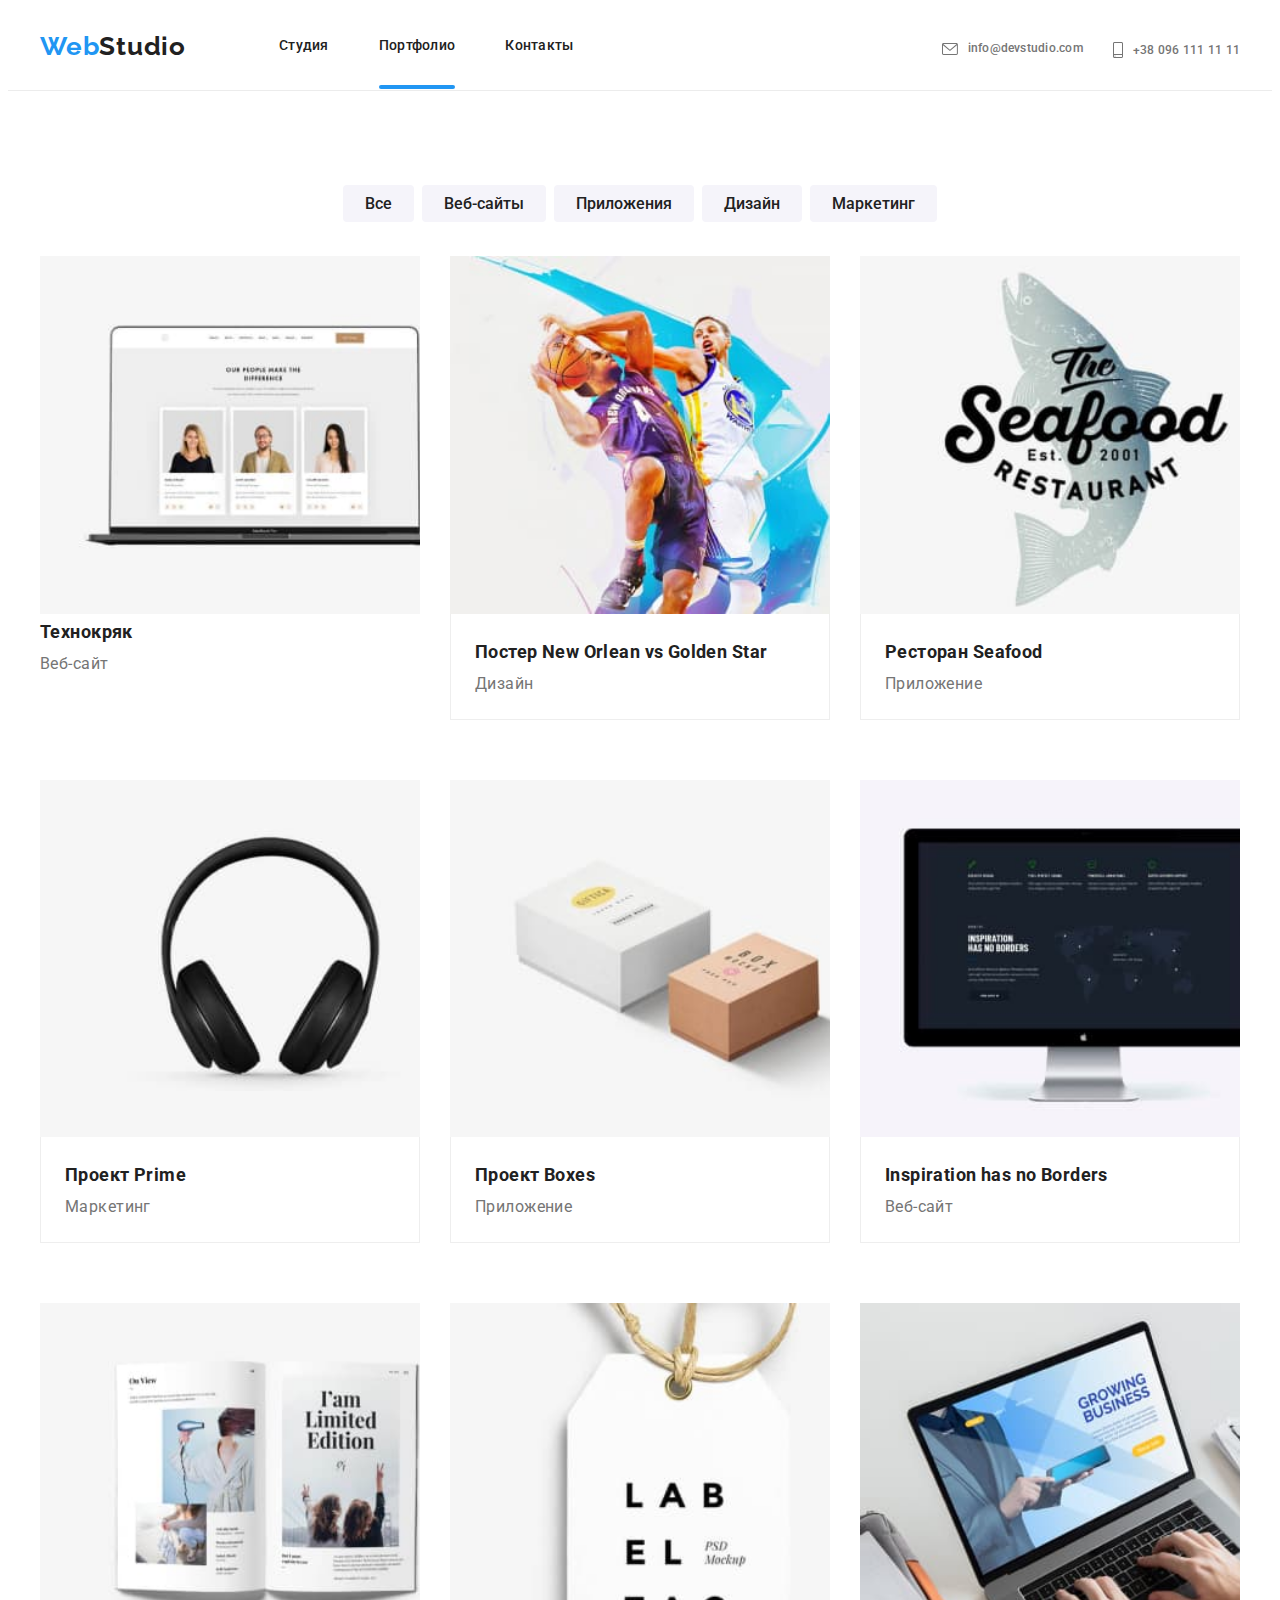
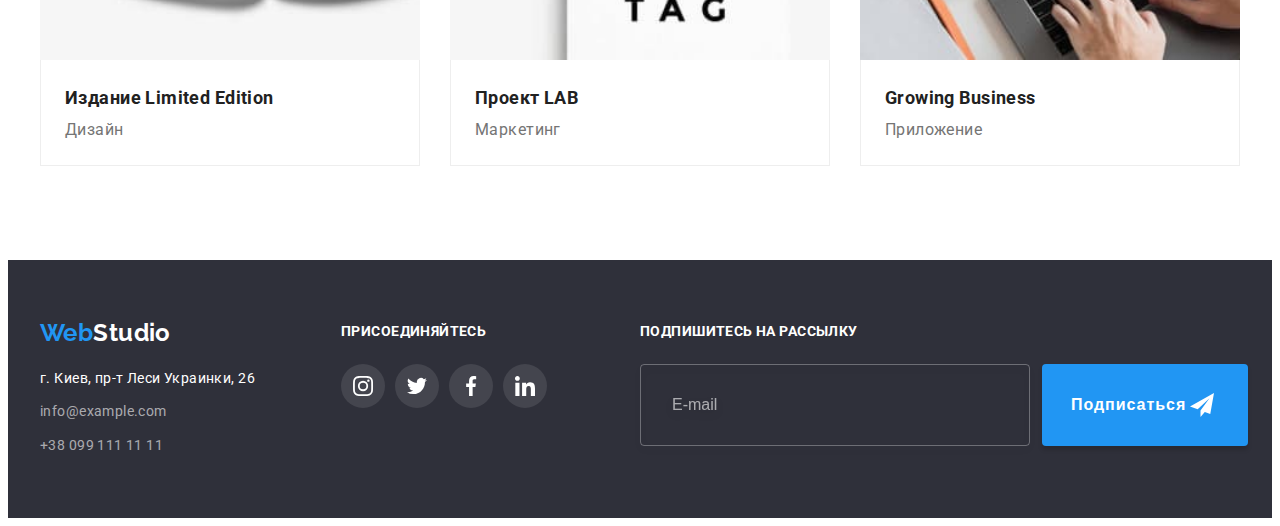
==== commit a66afe36: "img-1" ====
--- a/portfolio.html
+++ b/portfolio.html
@@ -55,12 +55,10 @@
             </button>
             <ul class="navigation__menu list">
               <li class="navigation__item">
-                <a class="navigation__link link-current" href="./index.html"
-                  >Студия</a
-                >
+                <a class="navigation__link" href="./index.html">Студия</a>
               </li>
               <li class="navigation__item">
-                <a class="navigation__link" href="./portfolio.html"
+                <a class="navigation__link link-current" href="./portfolio.html"
                   >Портфолио</a
                 >
               </li>
--- a/css/main.min.css
+++ b/css/main.min.css
@@ -1,2 +1,2 @@
-:root{--title-color: #212121;--primarycolor: #757575;--white-color: #fff;--acent-color: #2196f3;--button-color: #f5f4fa;--roboto-font: 'Roboto', sans-serif;--logo-font: 'Raleway', sans-serif}.visually-hidden{position:absolute;width:1px;height:1px;margin:-1px;border:0;padding:0;white-space:nowrap;clip-path:inset(100%);clip:rect(0 0 0 0);overflow:hidden}.is-hidden{opacity:0;visibility:hidden;pointer-events:none}.modal__button-close{display:flex;justify-content:center;align-items:center;position:absolute;top:8px;right:8px;cursor:pointer;width:30px;height:30px;border-radius:50%;border:1px solid rgba(0,0,0,0.1);padding:0;background-color:transparent;outline:none;transition:box-shadow 250ms cubic-bezier(0.4, 0, 0.2, 1),fill 250ms cubic-bezier(0.4, 0, 0.2, 1),border-color 250ms cubic-bezier(0.4, 0, 0.2, 1)}.modal__button-close:hover,.modal__button-close:focus{fill:var(--accnt-color);border-color:var(--accnt-color);box-shadow:0px 1px 1px rgba(0,0,0,0.12),0px 4px 4px rgba(0,0,0,0.06),1px 4px 6px rgba(0,0,0,0.16)}.modal__icon-close{width:18px;height:18px}body{background-color:var(--white-color);color:var(--primarycolor);font-family:var(--roboto-font);font-size:14px;font-weight:400;line-height:1.7;letter-spacing:0.03em}h1,h2,h3,h4,h5,h6,p{margin:0}.list{list-style:none;padding:0;margin:0}img{display:block}.page-section{padding-top:60px;padding-bottom:60px}@media screen and (min-width: 1200px){.page-section{padding-top:94px;padding-bottom:94px}}.container{width:100%;padding:0 15px}@media screen and (min-width: 480px){.container{width:480px;margin:0 auto}}@media screen and (min-width: 768px){.container{width:768px}}@media screen and (min-width: 1200px){.container{width:1200px}}.page-header{padding:10px 0;border-bottom:1px solid #ececec}.navigation{display:flex;align-items:center;justify-content:space-between}.navigation__logo{text-decoration:none;font-family:var(--logo-font);font-size:24px;font-weight:700;line-height:1.1;color:var(--title-color);letter-spacing:0.03em}.logo__decoration{font-family:var(--logo-font);color:var(--acent-color)}.menu-toggle{min-height:40px;min-width:40px;display:flex;align-items:center;justify-content:center;margin:0;padding:0;background-color:transparent;cursor:pointer;border:none;border-radius:50%;outline:none}.menu-toggle:hover,.menu-toggle:focus{color:var(--acent-color)}.menu-container{position:fixed;top:0;left:0;width:100%;z-index:999;padding:48px 0 48px 40px;background-color:var(--white-color);transform:translateX(-150%);transition:transform 250ms ease-in-out}.menu-container .menu-toggle{position:absolute;top:16px;right:16px;color:var(--white-color)}.menu-container .menu-toggle:hover{fill:var(--acent-color)}.menu-container.is-open{transform:translateX(0)}@media (min-width: 767px){.menu-toggle{display:none}}.navigation__menu{margin-bottom:300px}.navigation__item{margin-bottom:35px}.navigation__item:last-child{margin:0}.navigation__link{text-decoration:none;font-weight:500;font-size:40px;color:var(--title-color)}.link-current{color:var(--acent-color)}.contact{margin-bottom:65px}.contact__item:not(:last-child){margin-bottom:30px}.contact__link{text-decoration:none;font-weight:500;font-size:34px;line-height:1.1;letter-spacing:0.02em;color:var(--primarycolor)}.contact__tell{text-decoration:none;font-weight:500;font-size:34px;letter-spacing:0.02em;color:var(--acent-color)}.contact__mail{text-decoration:none;font-weight:500;font-size:24px;letter-spacing:0.02em;color:var(--primarycolor)}.menu-social{display:flex}.menu-social__item:not(:last-child){margin-right:20px}.menu-social__link{text-decoration:none;font-weight:500;font-size:18px;letter-spacing:0.02em;color:var(--acent-color)}@media screen and (max-width: 767px){.tablet{display:none}}@media screen and (min-width: 768px){.page-header__container{display:flex}.navigation__logo{margin-right:88px}.menu-toggle{display:none}.navigation__menu{display:flex;margin-bottom:0;margin-right:84px}.navigation__item{margin-right:50px;margin-bottom:0}.navigation__item:last-child{margin:0}.navigation__link{position:relative;text-decoration:none;font-weight:500;font-size:14px;letter-spacing:0.02em;color:var(--title-color)}.link-current::after{display:block;position:absolute;bottom:0;bottom:-22px;content:'';width:100%;height:4px;background:var(--acent-color);border-radius:2px}.contact{margin-bottom:0;align-items:center}.contact__item:not(:last-child){margin-bottom:10px}.contact__link{display:flex;align-items:center;text-decoration:none;font-weight:500;font-size:12px;line-height:1.1;letter-spacing:0.02em;text-align:center;color:var(--primarycolor)}.contact__icon-email{display:inline-block;width:14px;height:10px;margin-right:10px;fill:#757575}.contact__icon-tell{display:inline-block;align-items:center;width:10px;height:14px;margin-right:10px;fill:#757575}}@media screen and (min-width: 1200px){.page-header{padding:24px 0}.page-header__container{justify-content:space-between;align-items:baseline}.navigation__logo{margin-right:93px;font-weight:700;font-size:26px}.link-current::after{bottom:-36px}.navigation__link{transition:color 250ms cubic-bezier(0.4, 0, 0.2, 1)}.navigation__link:hover,.navigation__link:focus{color:var(--acent-color)}.contact{display:flex;align-items:flex-start}.contact__item:not(:last-child){margin-right:30px}.contact__link{transition:color 250ms cubic-bezier(0.4, 0, 0.2, 1)}.contact__link:hover,.contact__link:focus{color:var(--acent-color)}.contact__icon-email{width:16px;height:12px;transition:fill 250ms cubic-bezier(0.4, 0, 0.2, 1)}.contact__link:hover .contact__icon-email,.contact__link:focus .contact__icon-email{fill:var(--acent-color)}.contact__icon-tell{width:10px;height:16px;transition:fill 250ms cubic-bezier(0.4, 0, 0.2, 1)}.contact__link:hover .contact__icon-tell,.contact__link:focus .contact__icon-tell{fill:var(--acent-color)}}.page-hero{width:100%;padding:168px 0;text-align:center;margin:auto;background-color:#2f303a;background-image:linear-gradient(to right, rgba(47,48,58,0.4), rgba(47,48,58,0.4)),url(../images/svg/hero.jpg);background-repeat:no-repeat;background-position:center;background-size:cover}.page-hero__title{margin:0;margin-bottom:30px;text-transform:uppercase;font-weight:900;font-size:26px;line-height:1.3;letter-spacing:0.06em;color:var(--white-color)}.page-hero__button{border:none;padding:10px 32px;border-radius:4px;letter-spacing:0.06em;font-weight:700;font-size:16px;line-height:1.87;text-align:center;letter-spacing:0.06em;background-color:var(--acent-color);color:var(--white-color);cursor:pointer;transition:background-color 250ms cubic-bezier(0.4, 0, 0.2, 1)}@media screen and (min-width: 1200px){.page-hero__title{font-weight:900;font-size:44px}.page-hero__button:hover,.page-hero__button:focus{background-color:#188ce8}}.features{list-style:none}.features__item{width:100%;align-items:center}.features__item:not(:last-child){margin-bottom:30px}.features__icon{display:flex;justify-content:center;align-items:center;margin-bottom:30px;height:120px;width:100%;background-color:#f5f4fa}@media screen and (min-width: 480px){.features__item{width:450px}.features__icon{width:450px}}.icon__antenna{width:70px;height:70px;fill:#212121}.icon__clock{fill:#212121}.icon__diagram{fill:#2196f3}.icon__astronaut{fill:#2196f3}.features__title{margin-top:0;margin-bottom:10px;text-align:center;color:var(--title-color);font-size:14px;font-weight:700;text-transform:uppercase}@media screen and (min-width: 768px){.features{display:flex;flex-wrap:wrap;justify-content:space-between}.features__item{width:354px}.features__item:nth-child(3){margin-bottom:0}.features__icon{width:354px}}@media screen and (min-width: 1200px){.features{flex-wrap:nowrap}.features .features__item{margin-bottom:0}.features__item{width:calc(100% / 4 - 30px)}.features__icon{width:270px}}.works{padding-top:0}@media screen and (max-width: 1199px){.works{display:none}}.works__title{margin-top:0;margin-bottom:50px;text-align:center;font-weight:700;font-size:36px;color:var(--title-color)}.works-list{display:flex;justify-content:space-between}.works-list__item{position:relative}.works-list__bolok{position:absolute;bottom:0;left:50%;transform:translate(-50%, 0px);width:100%}.works-list__text{margin:0;padding-top:27px;padding-bottom:27px;display:flex;justify-content:center;font-family:var(--roboto-font);font-weight:bold;font-size:14px;color:var(--white-color);text-transform:uppercase;background:rgba(47,48,58,0.8)}.team-subject{margin-bottom:30px;text-align:center;font-weight:700;font-size:28px;line-height:1.1;color:var(--title-color)}.team-list__item{background-color:var(--white-color);box-shadow:0px 1px 3px rgba(0,0,0,0.12),0px 1px 1px rgba(0,0,0,0.14),0px 2px 1px rgba(0,0,0,0.2);border-radius:0px 0px 4px 4px}.team-list__item:not(:last-child){margin-bottom:30px}.team-img{margin:auto;width:100%}.team-info{width:100%;text-align:center;padding-top:30px;padding-bottom:30px;padding-left:32px;padding-right:32px}.team-info__name{font-weight:500px;font-size:16px;margin-bottom:10px;line-height:1.1;color:var(--title-color)}.team-info__profesion{font-size:16px;line-height:1.1;margin-bottom:16px}.list-icon{list-style:none;display:flex;justify-content:center}.list-icon__item{margin-right:10px}.list-icon__item:last-child{margin-right:0}.list-icon__link{display:block;width:44px;height:44px;background-color:var(--white-color);border-radius:50px}.list-icon__social{width:44px;height:44px;fill:#afb1b8}@media screen and (min-width: 768px){.team-list{display:flex;flex-wrap:wrap}.team-list__item{width:354px}.team-list__item:nth-child(3){margin-bottom:0}.team-list__item:nth-child(2n+1){margin-right:30px}.team-img{width:354px;height:374px}}@media screen and (min-width: 1200px){.team-list{flex-wrap:nowrap}.team-list .team-list__item{margin-bottom:0}.team-list__item{width:270px}.team-list__item:nth-child(2){margin-right:30px}.team-img{width:270px;height:260px}.list-icon__link{transition:background-color 250ms cubic-bezier(0.4, 0, 0.2, 1)}.list-icon__link:hover,.list-icon__link:focus{background-color:var(--acent-color)}.list-icon__social{transition:fill 250ms cubic-bezier(0.4, 0, 0.2, 1)}.list-icon__link:hover .list-icon__social,.list-icon__link:focus .list-icon__social{fill:var(--white-color)}}.customers__subject{font-size:36px;color:var(--title-color);text-align:center;margin:0%;margin-bottom:50px}.customers-list{display:flex;flex-wrap:wrap;justify-content:space-between}.customers-list__item{width:210px}.customers-list__item:nth-child(-n+4){margin-bottom:30px}.customers-list__link{display:flex;justify-content:center;align-items:center;height:92px;border:1px solid #afb1b8;box-sizing:border-box;border-radius:4px;transition:border-color 250ms cubic-bezier(0.4, 0, 0.2, 1)}.customers-list__link:hover,.customers-list__link:focus{border-color:var(--acent-color)}.customers-list__icon{width:106px;height:60px;fill:#afb1b8;transition:fill 250ms cubic-bezier(0.4, 0, 0.2, 1)}.customers-list__link:hover .customers-list__icon,.customers-list__link:focus .customers-list__icon{fill:var(--acent-color)}@media screen and (min-width: 768px){.customers-list__item:nth-child(4){margin-bottom:0}}@media screen and (min-width: 1200px){.customers-list .customers-list__item{margin-bottom:0}.customers-list__item{width:170px}}.footer{padding:60px 0;background-color:#2f303a}.container-adress{text-align:center;margin-bottom:60px}.footer__logo{display:inline-block;margin-bottom:20px;text-decoration:none;font-family:var(--logo-font);font-size:24px;font-weight:700;line-height:1.1;color:var(--white-color)}.address{margin:0 auto;font-style:inherit;width:231px}.address__list{display:inline-block;list-style:none}.address__item{margin-bottom:10px}.address__item:last-child{margin:0}.address__contact{display:inline-block;text-decoration:none;font-style:inherit;line-height:1.7;color:var(--white-color);transition:color 250ms cubic-bezier(0.4, 0, 0.2, 1)}.address__mail{display:inline-block;text-decoration:none;line-height:1.7;color:rgba(255,255,255,0.6)}.address__tell{text-decoration:none;line-height:1.7;color:rgba(255,255,255,0.6);transition:color 250ms cubic-bezier(0.4, 0, 0.2, 1)}.footer__social{text-align:center;margin-bottom:60px}.social__subject{margin-bottom:20px;text-transform:uppercase;font-size:14px;color:var(--white-color)}.social__list{display:flex;justify-content:center}.social__item{margin-right:10px}.social__item:last-child{margin-right:0}.social__link{display:flex;justify-content:center;align-items:center;width:44px;height:44px;background-color:rgba(255,255,255,0.1);border-radius:50px}.social__icon{width:44px;height:44px;fill:var(--white-color)}.footer-form{text-align:center}.footer-form__title{font-weight:bold;font-size:14px;text-transform:uppercase;color:var(--white-color);margin:0;margin-bottom:20px}.footer-form__mail{width:100%;margin-bottom:20px;color:var(--white-color);background-color:transparent;border:1px solid rgba(255,255,255,0.3);filter:drop-shadow(0px 4px 4px rgba(0,0,0,0.15));border-radius:4px;height:50px;padding:15px}.footer-form__mail::placeholder{font-size:16px;line-height:1.6;color:rgba(255,255,255,0.6);padding:15px 295px 15px 16px}.footer-form__button{color:var(--white-color);font-weight:bold;font-size:16px;line-height:1.8;letter-spacing:0.06em;padding:10px 62px 10px 29px;background:#2196f3;box-shadow:0px 4px 4px rgba(0,0,0,0.15);border:none;border-radius:4px;cursor:pointer;background-repeat:no-repeat;background-origin:border-box;background-position:148px 50%;background-image:url(../images/svg/icon-tviter.svg)}@media screen and (min-width: 768px){.footer__section{display:flex;justify-content:space-between}.footer-form__mail{width:450px}}@media screen and (min-width: 1200px){.container-foter{display:flex}.container-adress{text-align:inherit;margin-right:70px}.footer__social{margin-right:93px;text-align:inherit}.social__link{transition:background-color 250ms cubic-bezier(0.4, 0, 0.2, 1)}.social__link:hover,.social__link:focus{background-color:var(--accnt-color)}.footer-form{text-align:inherit}.footer-form__mail{width:358px;margin-bottom:0;margin-right:12px}.form-box{display:flex}}.filter__list{display:flex;flex-wrap:wrap;list-style:none;margin-bottom:46px}.filter__item:nth-child(-n+4){margin-right:8px}.filter__item:nth-child(-n+4):nth-child(-n+3){margin-bottom:15px}.filter__button{border:none;border-radius:4px;padding:6px 22px;font-family:var(--roboto-font);font-size:16px;font-weight:500;line-height:1.6;background-color:var(--button-color);color:var(--title-color);cursor:pointer;transition:box-shadow 250ms cubic-bezier(0.4, 0, 0.2, 1),background-color 250ms cubic-bezier(0.4, 0, 0.2, 1),color 250ms cubic-bezier(0.4, 0, 0.2, 1)}.filter__button:hover,.filter__button:focus{background-color:var(--acent-color);color:var(--white-color);box-shadow:0px 3px 1px rgba(0,0,0,0.1),0px 1px 2px rgba(0,0,0,0.08),0px 2px 2px rgba(0,0,0,0.12);border-radius:4px}.portfolio__list{list-style:none;display:flex;flex-wrap:wrap}.portfolio__list>.portfolio__item{flex-basis:calc(100% / 3 - 30px);margin-left:30px;margin-top:30px}.portfolio__link{display:block;width:100%;text-decoration:none;transition:box-shadow 250ms cubic-bezier(0.4, 0, 0.2, 1)}.portfolio__link:hover,.portfolio__link:focus{box-shadow:0px 1px 1px rgba(0,0,0,0.12),0px 4px 4px rgba(0,0,0,0.06),1px 4px 6px rgba(0,0,0,0.16)}.portfolio__overlay{position:relative;overflow:hidden}.overlay__img{margin:0}.overlay__text{position:absolute;top:0;left:0;width:100%;height:100%;background:rgba(33,150,243,0.9);transform:translateY(100%);transition:transform 250ms linear;font-weight:400;font-size:18px;line-height:1.5;color:var(--white-color);letter-spacing:0.03em;padding:63px 24px;margin:0;overflow:auto}.portfolio__link:hover .overlay__text,.portfolio__link:focus .overlay__text{transform:translateY(0%)}.portfolio__blok{padding:20px 24px;border:1px solid #eeeeee;border-top:none}.box__title{margin:0;font-weight:700;font-size:18px;line-height:2;color:var(--title-color)}.box__text{margin:0;color:var(--primarycolor);font-size:16px;line-height:1.8}.backdrop{position:fixed;top:0;left:0;background:rgba(0,0,0,0.2);width:100vw;height:100vh}.modal{position:absolute;top:50%;left:50%;transform:translate(-50%, -50%);padding:40px;width:450px;height:609px;background-color:var(--white-color);text-align:center}.modal__title{font-weight:bold;font-size:20px;line-height:1.1;letter-spacing:0.03em;color:var(--title-color);margin:0;margin-bottom:12px}.modal-form{margin-bottom:30px;text-align:initial}.modal-form__label{display:inline-block;font-weight:normal;font-size:12px;line-height:1.1;letter-spacing:0.01em;margin-bottom:4px}.modal-form__box{position:relative;margin-bottom:10px}.modal-form__icon{width:18px;height:18px;position:absolute;left:12px;top:50%;transform:translateY(-50%);transition:fill 250ms cubic-bezier(0.4, 0, 0.2, 1)}.modal-form__input:hover+.modal-form__icon,.modal-form__input:focus+.modal-form__icon{fill:var(--acent-color)}.modal-form__input{width:100%;height:40px;border:1px solid rgba(33,33,33,0.2);border-radius:4px;outline:none;padding-left:42px;transition:border-color 250ms cubic-bezier(0.4, 0, 0.2, 1)}.modal-form__input:hover,.modal-form__input:focus{border-color:var(--acent-color)}.modal-form__textarea{width:100%;height:120px;border:1px solid rgba(33,33,33,0.2);border-radius:4px;resize:none;padding:12px 16px;outline:none;margin-bottom:20px;transition:border-color 250ms cubic-bezier(0.4, 0, 0.2, 1)}.modal-form__textarea:hover,.modal-form__textarea:focus{border-color:var(--acent-color)}.modal-form__textarea::placeholder{font-size:12px;line-height:1.2;letter-spacing:0.01em;color:rgba(117,117,117,0.5)}.modal-form__checkbox{display:flex;justify-content:center;align-items:center}.checkbox:checked+.checkbox__box{background-color:var(--acent-color);background-image:url(../images/svg/Vector.svg);background-repeat:no-repeat;background-origin:border-box;background-position:center;border-color:transparent}.checkbox-box{width:15px;height:15px;border:2px solid var(--title-color);border-radius:2px;margin-right:8px}.checkbox:focus+.checkbox-box{border-color:var(--acent-color)}.modal-form__agree{font-size:12px;line-height:1.1}.agree__link{font-size:12px;line-height:1.8;color:var(--acent-color)}.modal-form__button{display:inline-block;padding:10px 55px;background-color:var(--acent-color);color:var(--white-color);border:none;border-radius:4px;cursor:pointer;font-weight:bold;font-size:16px;line-height:1.8;box-shadow:0px 4px 4px rgba(0,0,0,0.15);transition:background-color 250ms cubic-bezier(0.4, 0, 0.2, 1)}.modal-form__button:hover,.modal-form__button:focus{background-color:#188ce8}@media screen and (min-width: 1200px){.modal{width:528px;height:581px}}
+:root{--title-color: #212121;--primarycolor: #757575;--white-color: #fff;--acent-color: #2196f3;--button-color: #f5f4fa;--roboto-font: 'Roboto', sans-serif;--logo-font: 'Raleway', sans-serif}.visually-hidden{position:absolute;width:1px;height:1px;margin:-1px;border:0;padding:0;white-space:nowrap;clip-path:inset(100%);clip:rect(0 0 0 0);overflow:hidden}.is-hidden{opacity:0;visibility:hidden;pointer-events:none}.modal__button-close{display:flex;justify-content:center;align-items:center;position:absolute;top:8px;right:8px;cursor:pointer;width:30px;height:30px;border-radius:50%;border:1px solid rgba(0,0,0,0.1);padding:0;background-color:transparent;outline:none;transition:box-shadow 250ms cubic-bezier(0.4, 0, 0.2, 1),fill 250ms cubic-bezier(0.4, 0, 0.2, 1),border-color 250ms cubic-bezier(0.4, 0, 0.2, 1)}.modal__button-close:hover,.modal__button-close:focus{fill:var(--accnt-color);border-color:var(--accnt-color);box-shadow:0px 1px 1px rgba(0,0,0,0.12),0px 4px 4px rgba(0,0,0,0.06),1px 4px 6px rgba(0,0,0,0.16)}.modal__icon-close{width:18px;height:18px}body{background-color:var(--white-color);color:var(--primarycolor);font-family:var(--roboto-font);font-size:14px;font-weight:400;line-height:1.7;letter-spacing:0.03em}h1,h2,h3,h4,h5,h6,p{margin:0}.list{list-style:none;padding:0;margin:0}img{display:block}.page-section{padding-top:60px;padding-bottom:60px}@media screen and (min-width: 1200px){.page-section{padding-top:94px;padding-bottom:94px}}.container{width:100%;padding:0 15px}@media screen and (min-width: 480px){.container{width:480px;margin:0 auto}}@media screen and (min-width: 768px){.container{width:768px}}@media screen and (min-width: 1200px){.container{width:1200px}}.page-header{padding:10px 0;border-bottom:1px solid #ececec}.navigation{display:flex;align-items:center;justify-content:space-between}.navigation__logo{text-decoration:none;font-family:var(--logo-font);font-size:24px;font-weight:700;line-height:1.1;color:var(--title-color);letter-spacing:0.03em}.logo__decoration{font-family:var(--logo-font);color:var(--acent-color)}.menu-toggle{min-height:40px;min-width:40px;display:flex;align-items:center;justify-content:center;margin:0;padding:0;background-color:transparent;cursor:pointer;border:none;border-radius:50%;outline:none}.menu-toggle:hover,.menu-toggle:focus{color:var(--acent-color)}.menu-container{position:fixed;top:0;left:0;width:100%;z-index:999;padding:48px 0 48px 40px;background-color:var(--white-color);transform:translateX(-150%);transition:transform 250ms ease-in-out}.menu-container .menu-toggle{position:absolute;top:16px;right:16px;color:var(--white-color)}.menu-container .menu-toggle:hover{fill:var(--acent-color)}.menu-container.is-open{transform:translateX(0)}@media (min-width: 767px){.menu-toggle{display:none}}.navigation__menu{margin-bottom:300px}.navigation__item{margin-bottom:35px}.navigation__item:last-child{margin:0}.navigation__link{text-decoration:none;font-weight:500;font-size:40px;color:var(--title-color)}.link-current{color:var(--acent-color)}.contact{margin-bottom:65px}.contact__item:not(:last-child){margin-bottom:30px}.contact__link{text-decoration:none;font-weight:500;font-size:34px;line-height:1.1;letter-spacing:0.02em;color:var(--primarycolor)}.contact__tell{text-decoration:none;font-weight:500;font-size:34px;letter-spacing:0.02em;color:var(--primarycolor)}.contact__mail{text-decoration:none;font-weight:500;font-size:24px;letter-spacing:0.02em;color:var(--primarycolor)}.menu-social{display:flex}.menu-social__item:not(:last-child){margin-right:20px}.menu-social__link{text-decoration:none;font-weight:500;font-size:18px;letter-spacing:0.02em;color:var(--acent-color)}@media screen and (max-width: 767px){.tablet{display:none}}@media screen and (min-width: 768px){.page-header__container{display:flex}.navigation__logo{margin-right:88px}.menu-toggle{display:none}.navigation__menu{display:flex;margin-bottom:0;margin-right:84px}.navigation__item{margin-right:50px;margin-bottom:0}.navigation__item:last-child{margin:0}.navigation__link{position:relative;text-decoration:none;font-weight:500;font-size:14px;letter-spacing:0.02em;color:var(--title-color)}.link-current::after{display:block;position:absolute;bottom:0;bottom:-22px;content:'';width:100%;height:4px;background:var(--acent-color);border-radius:2px}.contact{margin-bottom:0;align-items:center}.contact__item:not(:last-child){margin-bottom:10px}.contact__link{display:flex;align-items:center;text-decoration:none;font-weight:500;font-size:12px;line-height:1.1;letter-spacing:0.02em;text-align:center;color:var(--primarycolor)}.contact__icon-email{display:inline-block;width:14px;height:10px;margin-right:10px;fill:#757575}.contact__icon-tell{display:inline-block;align-items:center;width:10px;height:14px;margin-right:10px;fill:#757575}}@media screen and (min-width: 1200px){.page-header{padding:24px 0}.page-header__container{justify-content:space-between;align-items:baseline}.navigation__logo{margin-right:93px;font-weight:700;font-size:26px}.link-current::after{bottom:-36px}.navigation__link{transition:color 250ms cubic-bezier(0.4, 0, 0.2, 1)}.navigation__link:hover,.navigation__link:focus{color:var(--acent-color)}.contact{display:flex;align-items:flex-start}.contact__item:not(:last-child){margin-right:30px}.contact__link{transition:color 250ms cubic-bezier(0.4, 0, 0.2, 1)}.contact__link:hover,.contact__link:focus{color:var(--acent-color)}.contact__icon-email{width:16px;height:12px;transition:fill 250ms cubic-bezier(0.4, 0, 0.2, 1)}.contact__link:hover .contact__icon-email,.contact__link:focus .contact__icon-email{fill:var(--acent-color)}.contact__icon-tell{width:10px;height:16px;transition:fill 250ms cubic-bezier(0.4, 0, 0.2, 1)}.contact__link:hover .contact__icon-tell,.contact__link:focus .contact__icon-tell{fill:var(--acent-color)}}.page-hero{width:100%;padding:168px 0;text-align:center;margin:auto;background-color:#2f303a;background-image:linear-gradient(to right, rgba(47,48,58,0.4), rgba(47,48,58,0.4)),url(../images/hero/mobil-hero@1x.jpg);background-repeat:no-repeat;background-position:center;background-size:cover}.page-hero__title{margin:0;margin-bottom:30px;text-transform:uppercase;font-weight:900;font-size:26px;line-height:1.3;letter-spacing:0.06em;color:var(--white-color)}.page-hero__button{border:none;padding:10px 32px;border-radius:4px;letter-spacing:0.06em;font-weight:700;font-size:16px;line-height:1.87;text-align:center;letter-spacing:0.06em;background-color:var(--acent-color);color:var(--white-color);cursor:pointer;transition:background-color 250ms cubic-bezier(0.4, 0, 0.2, 1)}@media screen and (min-width: 768px){.page-hero{background-image:url(../images/hero/tablet-hero@1x.jpg)}}@media screen and (min-width: 1200px){.page-hero__title{font-weight:900;font-size:44px}.page-hero__button:hover,.page-hero__button:focus{background-color:#188ce8}.page-hero{background-image:url(../images/hero/desctop-hero@1x.jpg)}}@media (min-device-pixel-ratio: 2) and (min-width: 280px), (min-resolution: 192dpi) and (min-width: 280px), (min-resolution: 2dppx) and (min-width: 280px){.page-hero{background-image:url(../images/hero/mobil-hero@2x.jpg)}}@media (min-device-pixel-ratio: 2) and (min-width: 768px), (min-resolution: 192dpi) and (min-width: 768px), (min-resolution: 2dppx) and (min-width: 768px){.page-hero{background-image:url(../images/hero/tablet-hero@2x.jpg)}}@media (min-device-pixel-ratio: 2) and (min-width: 1200px), (min-resolution: 192dpi) and (min-width: 1200px), (min-resolution: 2dppx) and (min-width: 1200px){.page-hero{background-image:url(../images/hero/desctop-hero@2x.jpg)}}.features{list-style:none}.features__item{width:100%;align-items:center}.features__item:not(:last-child){margin-bottom:30px}.features__icon{display:flex;justify-content:center;align-items:center;margin-bottom:30px;height:120px;width:100%;background-color:#f5f4fa}@media screen and (min-width: 480px){.features__item{width:450px}.features__icon{width:450px}}.icon__antenna{width:70px;height:70px;fill:#212121}.icon__clock{fill:#212121}.icon__diagram{fill:#2196f3}.icon__astronaut{fill:#2196f3}.features__title{margin-top:0;margin-bottom:10px;text-align:center;color:var(--title-color);font-size:14px;font-weight:700;text-transform:uppercase}@media screen and (min-width: 768px){.features{display:flex;flex-wrap:wrap;justify-content:space-between}.features__item{width:354px}.features__item:nth-child(3){margin-bottom:0}.features__icon{width:354px}}@media screen and (min-width: 1200px){.features{flex-wrap:nowrap}.features .features__item{margin-bottom:0}.features__item{width:calc(100% / 4 - 30px)}.features__icon{width:270px}}.works{padding-top:0}@media screen and (max-width: 1199px){.works{display:none}}.works__title{margin-top:0;margin-bottom:50px;text-align:center;font-weight:700;font-size:36px;color:var(--title-color)}.works-list{display:flex;justify-content:space-between}.works-list__item{position:relative}.works-list__bolok{position:absolute;bottom:0;left:50%;transform:translate(-50%, 0px);width:100%}.works-list__text{margin:0;padding-top:27px;padding-bottom:27px;display:flex;justify-content:center;font-family:var(--roboto-font);font-weight:bold;font-size:14px;color:var(--white-color);text-transform:uppercase;background:rgba(47,48,58,0.8)}.team-subject{margin-bottom:30px;text-align:center;font-weight:700;font-size:28px;line-height:1.1;color:var(--title-color)}.team-list__item{background-color:var(--white-color);box-shadow:0px 1px 3px rgba(0,0,0,0.12),0px 1px 1px rgba(0,0,0,0.14),0px 2px 1px rgba(0,0,0,0.2);border-radius:0px 0px 4px 4px}.team-list__item:not(:last-child){margin-bottom:30px}.team-img{width:100%}.team-info{width:100%;text-align:center;padding-top:30px;padding-bottom:30px;padding-left:32px;padding-right:32px}.team-info__name{font-weight:500px;font-size:16px;margin-bottom:10px;line-height:1.1;color:var(--title-color)}.team-info__profesion{font-size:16px;line-height:1.1;margin-bottom:16px}.list-icon{list-style:none;display:flex;justify-content:center}.list-icon__item{margin-right:10px}.list-icon__item:last-child{margin-right:0}.list-icon__link{display:block;width:44px;height:44px;background-color:var(--white-color);border-radius:50px}.list-icon__social{width:44px;height:44px;fill:#afb1b8}@media screen and (min-width: 768px){.team-list{display:flex;flex-wrap:wrap}.team-list__item{width:354px}.team-list__item:nth-child(3){margin-bottom:0}.team-list__item:nth-child(2n+1){margin-right:30px}.team-img{width:354px;height:374px}}@media screen and (min-width: 1200px){.team-list{flex-wrap:nowrap}.team-list .team-list__item{margin-bottom:0}.team-list__item{width:270px}.team-list__item:nth-child(2){margin-right:30px}.team-img{width:270px;height:260px}.list-icon__link{transition:background-color 250ms cubic-bezier(0.4, 0, 0.2, 1)}.list-icon__link:hover,.list-icon__link:focus{background-color:var(--acent-color)}.list-icon__social{transition:fill 250ms cubic-bezier(0.4, 0, 0.2, 1)}.list-icon__link:hover .list-icon__social,.list-icon__link:focus .list-icon__social{fill:var(--white-color)}}.customers__subject{font-size:36px;color:var(--title-color);text-align:center;margin:0%;margin-bottom:50px}.customers-list{display:flex;flex-wrap:wrap;justify-content:space-between}.customers-list__item{flex-basis:calc(100% / 2 - 15px)}.customers-list__item:nth-child(-n+4){margin-bottom:30px}.customers-list__link{display:flex;justify-content:center;align-items:center;height:92px;border:1px solid #afb1b8;box-sizing:border-box;border-radius:4px;transition:border-color 250ms cubic-bezier(0.4, 0, 0.2, 1)}.customers-list__link:hover,.customers-list__link:focus{border-color:var(--acent-color)}.customers-list__icon{width:106px;height:60px;fill:#afb1b8;transition:fill 250ms cubic-bezier(0.4, 0, 0.2, 1)}.customers-list__link:hover .customers-list__icon,.customers-list__link:focus .customers-list__icon{fill:var(--acent-color)}@media screen and (min-width: 768px){.customers-list .customers-list__item:nth-child(-n+4){margin-bottom:30px}}@media screen and (min-width: 1200px){.customers-list{flex-wrap:nowrap}.customers-list .customers-list__item:nth-child(-n+4){margin-bottom:0}.customers-list__item{width:170px;margin-right:30px}}.footer{padding:60px 0;background-color:#2f303a}.container-adress{text-align:center;margin-bottom:60px}.footer__logo{display:inline-block;margin-bottom:20px;text-decoration:none;font-family:var(--logo-font);font-size:24px;font-weight:700;line-height:1.1;color:var(--white-color)}.address{margin:0 auto;font-style:inherit;width:231px}.address__list{display:inline-block;list-style:none}.address__item{margin-bottom:10px}.address__item:last-child{margin:0}.address__contact{display:inline-block;text-decoration:none;font-style:inherit;line-height:1.7;color:var(--white-color);transition:color 250ms cubic-bezier(0.4, 0, 0.2, 1)}.address__mail{display:inline-block;text-decoration:none;line-height:1.7;color:rgba(255,255,255,0.6)}.address__tell{text-decoration:none;line-height:1.7;color:rgba(255,255,255,0.6);transition:color 250ms cubic-bezier(0.4, 0, 0.2, 1)}.footer__social{text-align:center;margin-bottom:60px}.social__subject{margin-bottom:20px;text-transform:uppercase;font-size:14px;color:var(--white-color)}.social__list{display:flex;justify-content:center}.social__item{margin-right:10px}.social__item:last-child{margin-right:0}.social__link{display:flex;justify-content:center;align-items:center;width:44px;height:44px;background-color:rgba(255,255,255,0.1);border-radius:50px}.social__icon{width:44px;height:44px;fill:var(--white-color)}.footer-form{text-align:center}.footer-form__title{font-weight:bold;font-size:14px;text-transform:uppercase;color:var(--white-color);margin:0;margin-bottom:20px}.footer-form__mail{width:100%;margin-bottom:20px;color:var(--white-color);background-color:transparent;border:1px solid rgba(255,255,255,0.3);filter:drop-shadow(0px 4px 4px rgba(0,0,0,0.15));border-radius:4px;height:50px;padding:15px}.footer-form__mail::placeholder{font-size:16px;line-height:1.6;color:rgba(255,255,255,0.6);padding:15px 295px 15px 16px}.footer-form__button{color:var(--white-color);font-weight:bold;font-size:16px;line-height:1.8;letter-spacing:0.06em;padding:10px 62px 10px 29px;background:#2196f3;box-shadow:0px 4px 4px rgba(0,0,0,0.15);border:none;border-radius:4px;cursor:pointer;background-repeat:no-repeat;background-origin:border-box;background-position:148px 50%;background-image:url(../images/svg/icon-tviter.svg)}@media screen and (min-width: 768px){.footer__section{display:flex;justify-content:space-between}.footer-form__mail{width:450px}}@media screen and (min-width: 1200px){.container-foter{display:flex}.container-adress{text-align:inherit;margin-right:70px;margin-bottom:0%}.footer__social{margin-right:93px;text-align:inherit;margin-bottom:0}.social__link{transition:background-color 250ms cubic-bezier(0.4, 0, 0.2, 1)}.social__link:hover,.social__link:focus{background-color:var(--accnt-color)}.footer-form{text-align:inherit}.footer-form__mail{width:358px;margin-bottom:0;margin-right:12px}.form-box{display:flex}}.filter__list{display:flex;flex-wrap:wrap;margin-bottom:14px}.filter__item:nth-child(-n+4){margin-right:8px}.filter__item:nth-child(-n+4):nth-child(-n+3){margin-bottom:15px}.filter__button{border:none;border-radius:4px;padding:6px 22px;font-family:var(--roboto-font);font-size:16px;font-weight:500;line-height:1.6;background-color:var(--button-color);color:var(--title-color);cursor:pointer;transition:box-shadow 250ms cubic-bezier(0.4, 0, 0.2, 1),background-color 250ms cubic-bezier(0.4, 0, 0.2, 1),color 250ms cubic-bezier(0.4, 0, 0.2, 1)}.filter__button:hover,.filter__button:focus{background-color:var(--acent-color);color:var(--white-color);box-shadow:0px 3px 1px rgba(0,0,0,0.1),0px 1px 2px rgba(0,0,0,0.08),0px 2px 2px rgba(0,0,0,0.12);border-radius:4px}.portfolio__item:not(:last-child){margin-bottom:30px}.portfolio__link{display:block;width:100%;text-decoration:none;transition:box-shadow 250ms cubic-bezier(0.4, 0, 0.2, 1)}.portfolio__link:hover,.portfolio__link:focus{box-shadow:0px 1px 1px rgba(0,0,0,0.12),0px 4px 4px rgba(0,0,0,0.06),1px 4px 6px rgba(0,0,0,0.16)}.portfolio__overlay{position:relative;overflow:hidden}.overlay__img{width:100%}@media screen and (min-width: 450px){.overlay__img{width:450px}}.overlay__text{position:absolute;top:0;left:0;width:100%;height:100%;background:rgba(33,150,243,0.9);transform:translateY(100%);transition:transform 250ms linear;font-weight:400;font-size:18px;line-height:1.5;color:var(--white-color);letter-spacing:0.03em;padding:63px 24px;margin:0;overflow:auto}.portfolio__link:hover .overlay__text,.portfolio__link:focus .overlay__text{transform:translateY(0%)}.portfolio__blok{padding:20px 24px;border:1px solid #eeeeee;border-top:none}.box__title{font-weight:700;font-size:18px;line-height:2;color:var(--title-color)}.box__text{color:var(--primarycolor);font-size:16px;line-height:1.8}@media screen and (min-width: 768px){.filter__list{margin-bottom:30px}.filter__list .filter__item:nth-child(-n+3){margin-bottom:0}.portfolio__list{display:flex;flex-wrap:wrap}.portfolio__item{width:354px}.portfolio__item:nth-child(2n+1){margin-right:30px}}@media screen and (min-width: 1200px){.filter__list{justify-content:center;margin-bottom:34px}.portfolio__list{margin-left:-30px;margin-top:-30px}.portfolio__list>.portfolio__item{flex-basis:calc(100% / 3 - 30px);margin-left:30px;margin-top:30px;margin-right:0}.portfolio__list .portfolio__item:nth-last-child(-n+3){margin-bottom:0}}.backdrop{position:fixed;top:0;left:0;background:rgba(0,0,0,0.2);width:100vw;height:100vh}.modal{position:absolute;top:50%;left:50%;transform:translate(-50%, -50%);padding:40px;width:450px;height:609px;background-color:var(--white-color);text-align:center}.modal__title{font-weight:bold;font-size:20px;line-height:1.1;letter-spacing:0.03em;color:var(--title-color);margin:0;margin-bottom:12px}.modal-form{margin-bottom:30px;text-align:initial}.modal-form__label{display:inline-block;font-weight:normal;font-size:12px;line-height:1.1;letter-spacing:0.01em;margin-bottom:4px}.modal-form__input:hover+.modal-form__label,.modal-form__input:focus+.modal-form__label{color:var(--acent-color)}.modal-form__box{position:relative;margin-bottom:10px}.modal-form__icon{width:18px;height:18px;position:absolute;left:12px;top:50%;transform:translateY(-50%);transition:fill 250ms cubic-bezier(0.4, 0, 0.2, 1)}.modal-form__input:hover+.modal-form__icon,.modal-form__input:focus+.modal-form__icon{fill:var(--acent-color)}.modal-form__input{width:100%;height:40px;border:1px solid rgba(33,33,33,0.2);border-radius:4px;outline:none;padding-left:42px;transition:border-color 250ms cubic-bezier(0.4, 0, 0.2, 1)}.modal-form__input:hover,.modal-form__input:focus{border-color:var(--acent-color)}.modal-form__textarea{width:100%;height:120px;border:1px solid rgba(33,33,33,0.2);border-radius:4px;resize:none;padding:12px 16px;outline:none;margin-bottom:20px;transition:border-color 250ms cubic-bezier(0.4, 0, 0.2, 1)}.modal-form__textarea:hover,.modal-form__textarea:focus{border-color:var(--acent-color)}.modal-form__textarea::placeholder{font-size:12px;line-height:1.2;letter-spacing:0.01em;color:rgba(117,117,117,0.5)}.modal-form__checkbox{display:flex;justify-content:center;align-items:center}.checkbox:checked+.checkbox__box{background-color:var(--acent-color);background-image:url(../images/svg/Vector.svg);background-repeat:no-repeat;background-origin:border-box;background-position:center;border-color:transparent}.checkbox-box{width:15px;height:15px;border:2px solid var(--title-color);border-radius:2px;margin-right:8px}.checkbox:focus+.checkbox-box{border-color:var(--acent-color)}.modal-form__agree{font-size:12px;line-height:1.1}.agree__link{font-size:12px;line-height:1.8;color:var(--acent-color)}.modal-form__button{display:inline-block;padding:10px 55px;background-color:var(--acent-color);color:var(--white-color);border:none;border-radius:4px;cursor:pointer;font-weight:bold;font-size:16px;line-height:1.8;box-shadow:0px 4px 4px rgba(0,0,0,0.15);transition:background-color 250ms cubic-bezier(0.4, 0, 0.2, 1)}.modal-form__button:hover,.modal-form__button:focus{background-color:#188ce8}@media screen and (min-width: 1200px){.modal{width:528px;height:581px}}
 /*# sourceMappingURL=main.min.css.map */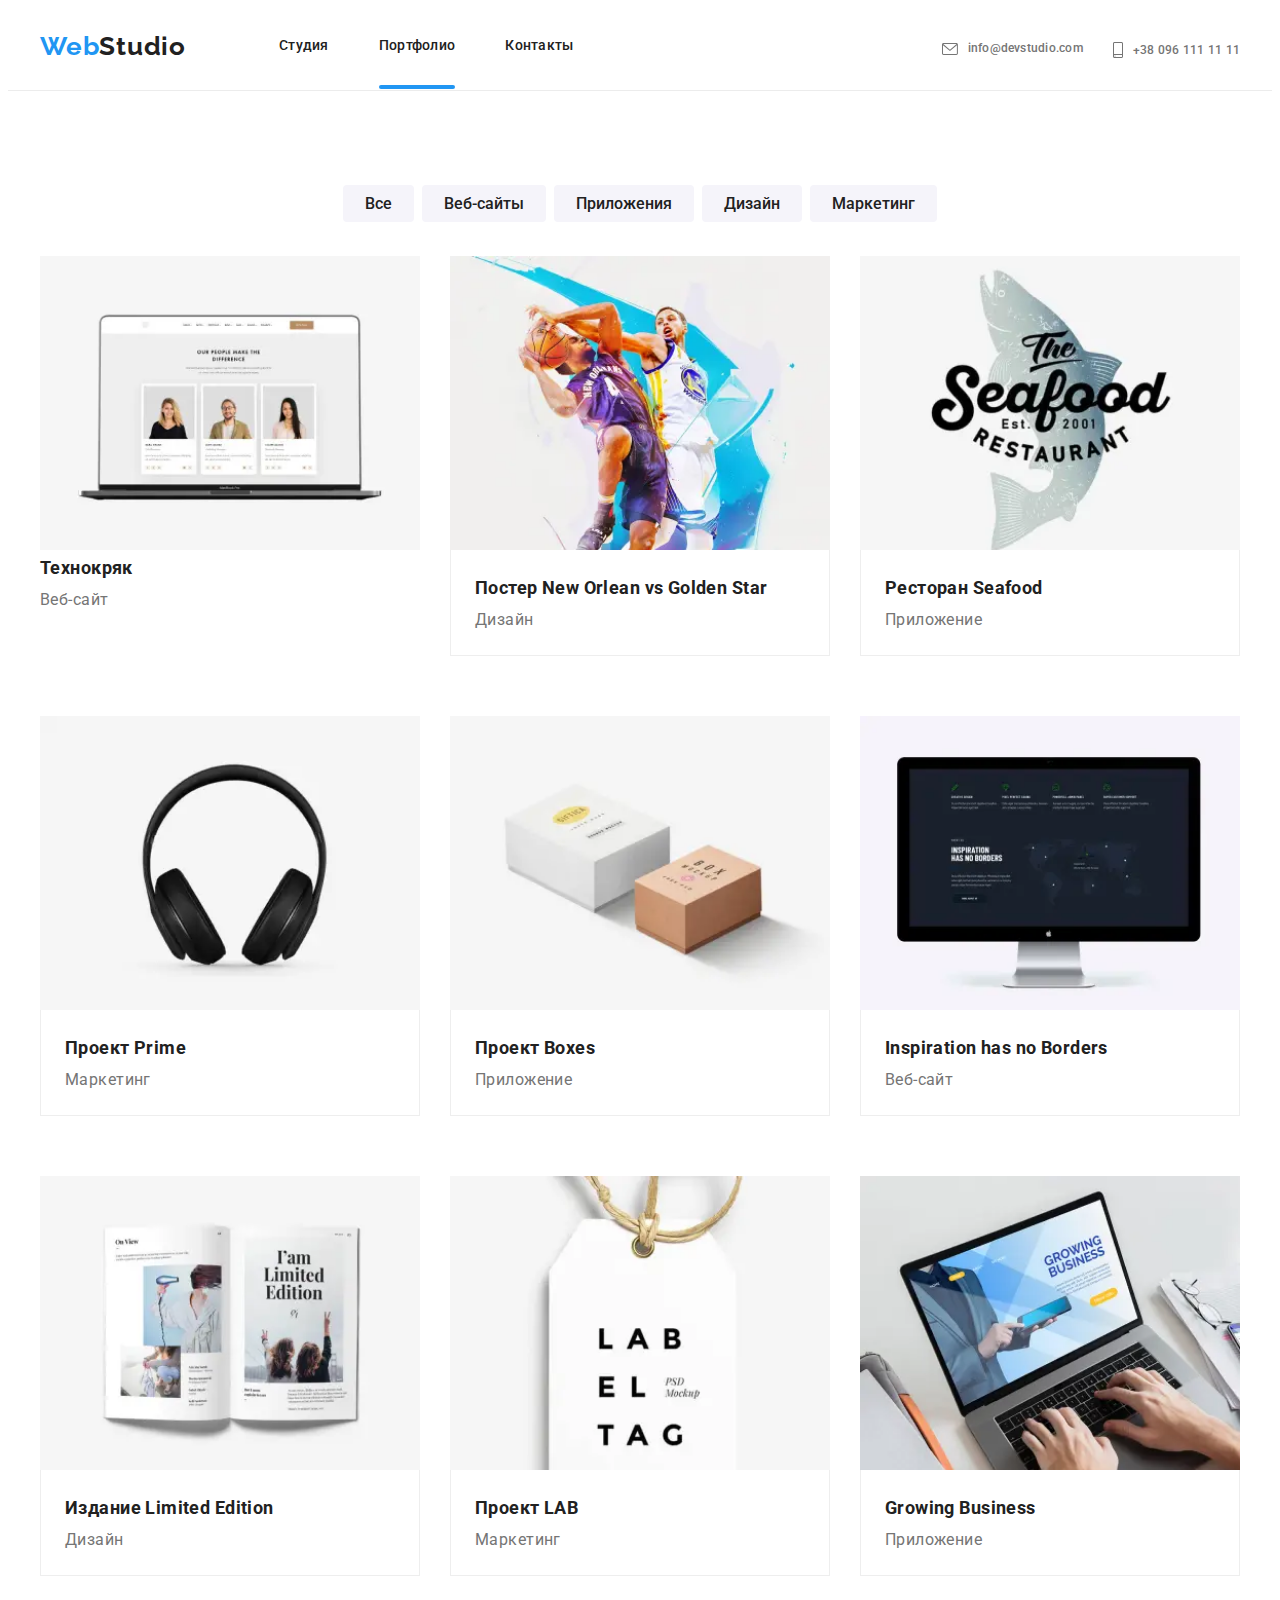
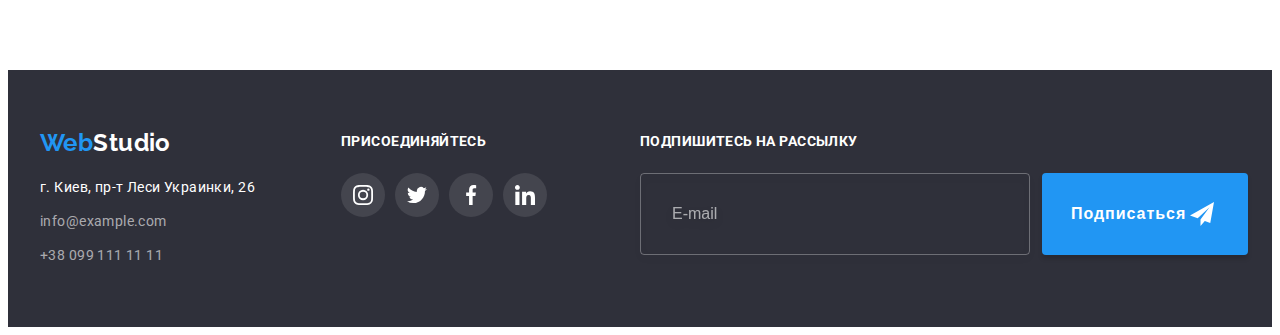
==== commit 323ba675: "adaotiv-final" ====
--- a/portfolio.html
+++ b/portfolio.html
@@ -154,11 +154,61 @@
             <li class="portfolio__item">
               <a href="" class="portfolio__link">
                 <div class="portfolio__overlay">
-                  <img
-                    class="overlay__img"
-                    src="./images/portfolio/portfolio1.jpg"
-                    alt="Ноутбук"
-                  />
+                  <picture>
+                    <source
+                      media="(min-width: 1200px)"
+                      srcset="
+                        ./images/portfolio/desctop-portfolio-1@1x.webp 1x,
+                        ./images/portfolio/desctop-portfolio-1@2x.webp 2x
+                      "
+                      type="image/webp"
+                    />
+                    <source
+                      media="(min-width: 1200px)"
+                      srcset="
+                        ./images/portfolio/desctop-portfolio-1@1x.jpg 1x,
+                        ./images/portfolio/desctop-portfolio-1@2x.jpg 2x
+                      "
+                    />
+
+                    <source
+                      media="(min-width: 768px)"
+                      srcset="
+                        ./images/portfolio/mobil-portfolio-1@1x.webp 1x,
+                        ./images/portfolio/mobil-portfolio-1@2x.webp 2x
+                      "
+                      type="image/webp"
+                    />
+                    <source
+                      media="(min-width: 768px)"
+                      srcset="
+                        ./images/portfolio/tablet-portfolio-1@1x.jpg 1x,
+                        ./images/portfolio/tablet-portfolio-1@2x.jpg 2x
+                      "
+                    />
+
+                    <source
+                      media="(min-width:280px)"
+                      srcset="
+                        ./images/portfolio/mobil-portfolio-1@1x.webp 1x,
+                        ./images/portfolio/mobil-portfolio-1@2x.webp 2x
+                      "
+                      type="image/webp"
+                    />
+                    <source
+                      media="(min-width:280)"
+                      srcset="
+                        ./images/portfolio/mobil-portfolio-1@1x.jpg 1x,
+                        ./images/portfolio/mobil-portfolio-1@2x.jpg 2x
+                      "
+                    />
+
+                    <img
+                      class="overlay__img"
+                      src="./images/portfolio/mobil-portfolio-1@1x.jpg"
+                      alt="Ноутбук"
+                    />
+                  </picture>
 
                   <p class="overlay__text">
                     Технокряк это современная площадка распространения
@@ -176,11 +226,61 @@
             <li class="portfolio__item">
               <a href="" class="portfolio__link">
                 <div class="portfolio__overlay">
-                  <img
-                    class="overlay__img"
-                    src="./images/portfolio/portfolio2.jpg"
-                    alt="Два Баскитболиста с мячем"
-                  />
+                  <picture>
+                    <source
+                      media="(min-width: 1200px)"
+                      srcset="
+                        ./images/portfolio/desctop-portfolio-2@1x.webp 1x,
+                        ./images/portfolio/desctop-portfolio-2@2x.webp 2x
+                      "
+                      type="image/webp"
+                    />
+                    <source
+                      media="(min-width: 1200px)"
+                      srcset="
+                        ./images/portfolio/desctop-portfolio-2@1x.jpg 1x,
+                        ./images/portfolio/desctop-portfolio-2@2x.jpg 2x
+                      "
+                    />
+
+                    <source
+                      media="(min-width: 768px)"
+                      srcset="
+                        ./images/portfolio/mobil-portfolio-2@1x.webp 1x,
+                        ./images/portfolio/mobil-portfolio-2@2x.webp 2x
+                      "
+                      type="image/webp"
+                    />
+                    <source
+                      media="(min-width: 768px)"
+                      srcset="
+                        ./images/portfolio/tablet-portfolio-2@1x.jpg 1x,
+                        ./images/portfolio/tablet-portfolio-2@2x.jpg 2x
+                      "
+                    />
+
+                    <source
+                      media="(min-width:280px)"
+                      srcset="
+                        ./images/portfolio/mobil-portfolio-2@1x.webp 1x,
+                        ./images/portfolio/mobil-portfolio-2@2x.webp 2x
+                      "
+                      type="image/webp"
+                    />
+                    <source
+                      media="(min-width:280)"
+                      srcset="
+                        ./images/portfolio/mobil-portfolio-2@1x.jpg 1x,
+                        ./images/portfolio/mobil-portfolio-2@2x.jpg 2x
+                      "
+                    />
+
+                    <img
+                      class="overlay__img"
+                      src="./images/portfolio/mobil-portfolio-2@1x.jpg"
+                      alt="Два Баскитболиста с мячем"
+                    />
+                  </picture>
 
                   <p class="overlay__text">
                     Технокряк это современная площадка распространения
@@ -197,11 +297,61 @@
             <li class="portfolio__item">
               <a href="#" class="portfolio__link">
                 <div class="portfolio__overlay">
-                  <img
-                    class="overlay__img"
-                    src="./images/portfolio/portfolio3.jpg"
-                    alt="логотип Seafood"
-                  />
+                  <picture>
+                    <source
+                      media="(min-width: 1200px)"
+                      srcset="
+                        ./images/portfolio/desctop-portfolio-3@1x.webp 1x,
+                        ./images/portfolio/desctop-portfolio-3@2x.webp 2x
+                      "
+                      type="image/webp"
+                    />
+                    <source
+                      media="(min-width: 1200px)"
+                      srcset="
+                        ./images/portfolio/desctop-portfolio-3@1x.jpg 1x,
+                        ./images/portfolio/desctop-portfolio-3@2x.jpg 2x
+                      "
+                    />
+
+                    <source
+                      media="(min-width: 768px)"
+                      srcset="
+                        ./images/portfolio/mobil-portfolio-3@1x.webp 1x,
+                        ./images/portfolio/mobil-portfolio-3@2x.webp 2x
+                      "
+                      type="image/webp"
+                    />
+                    <source
+                      media="(min-width: 768px)"
+                      srcset="
+                        ./images/portfolio/tablet-portfolio-3@1x.jpg 1x,
+                        ./images/portfolio/tablet-portfolio-3@2x.jpg 2x
+                      "
+                    />
+
+                    <source
+                      media="(min-width:280px)"
+                      srcset="
+                        ./images/portfolio/mobil-portfolio-3@1x.webp 1x,
+                        ./images/portfolio/mobil-portfolio-3@2x.webp 2x
+                      "
+                      type="image/webp"
+                    />
+                    <source
+                      media="(min-width:280)"
+                      srcset="
+                        ./images/portfolio/mobil-portfolio-3@1x.jpg 1x,
+                        ./images/portfolio/mobil-portfolio-3@2x.jpg 2x
+                      "
+                    />
+
+                    <img
+                      class="overlay__img"
+                      src="./images/portfolio/mobil-portfolio-3@1x.jpg"
+                      alt="логотип Seafood"
+                    />
+                  </picture>
 
                   <p class="overlay__text">
                     Технокряк это современная площадка распространения
@@ -218,11 +368,61 @@
             <li class="portfolio__item">
               <a href="#" class="portfolio__link">
                 <div class="portfolio__overlay">
-                  <img
-                    class="overlay__img"
-                    src="./images/portfolio/portfolio4.jpg"
-                    alt="Наушники"
-                  />
+                  <picture>
+                    <source
+                      media="(min-width: 1200px)"
+                      srcset="
+                        ./images/portfolio/desctop-portfolio-4@1x.webp 1x,
+                        ./images/portfolio/desctop-portfolio-4@2x.webp 2x
+                      "
+                      type="image/webp"
+                    />
+                    <source
+                      media="(min-width: 1200px)"
+                      srcset="
+                        ./images/portfolio/desctop-portfolio-4@1x.jpg 1x,
+                        ./images/portfolio/desctop-portfolio-4@2x.jpg 2x
+                      "
+                    />
+
+                    <source
+                      media="(min-width: 768px)"
+                      srcset="
+                        ./images/portfolio/mobil-portfolio-4@1x.webp 1x,
+                        ./images/portfolio/mobil-portfolio-4@2x.webp 2x
+                      "
+                      type="image/webp"
+                    />
+                    <source
+                      media="(min-width: 768px)"
+                      srcset="
+                        ./images/portfolio/tablet-portfolio-4@1x.jpg 1x,
+                        ./images/portfolio/tablet-portfolio-4@2x.jpg 2x
+                      "
+                    />
+
+                    <source
+                      media="(min-width:280px)"
+                      srcset="
+                        ./images/portfolio/mobil-portfolio-4@1x.webp 1x,
+                        ./images/portfolio/mobil-portfolio-4@2x.webp 2x
+                      "
+                      type="image/webp"
+                    />
+                    <source
+                      media="(min-width:280)"
+                      srcset="
+                        ./images/portfolio/mobil-portfolio-4@1x.jpg 1x,
+                        ./images/portfolio/mobil-portfolio-4@2x.jpg 2x
+                      "
+                    />
+
+                    <img
+                      class="overlay__img"
+                      src="./images/portfolio/mobil-portfolio-4@1x.jpg"
+                      alt="Наушники"
+                    />
+                  </picture>
 
                   <p class="overlay__text">
                     Технокряк это современная площадка распространения
@@ -239,11 +439,61 @@
             <li class="portfolio__item">
               <a href="#" class="portfolio__link">
                 <div class="portfolio__overlay">
-                  <img
-                    class="overlay__img"
-                    src="./images/portfolio/portfolio5.jpg"
-                    alt="Две коробки"
-                  />
+                  <picture>
+                    <source
+                      media="(min-width: 1200px)"
+                      srcset="
+                        ./images/portfolio/desctop-portfolio-5@1x.webp 1x,
+                        ./images/portfolio/desctop-portfolio-5@2x.webp 2x
+                      "
+                      type="image/webp"
+                    />
+                    <source
+                      media="(min-width: 1200px)"
+                      srcset="
+                        ./images/portfolio/desctop-portfolio-5@1x.jpg 1x,
+                        ./images/portfolio/desctop-portfolio-5@2x.jpg 2x
+                      "
+                    />
+
+                    <source
+                      media="(min-width: 768px)"
+                      srcset="
+                        ./images/portfolio/mobil-portfolio-5@1x.webp 1x,
+                        ./images/portfolio/mobil-portfolio-5@2x.webp 2x
+                      "
+                      type="image/webp"
+                    />
+                    <source
+                      media="(min-width: 768px)"
+                      srcset="
+                        ./images/portfolio/tablet-portfolio-5@1x.jpg 1x,
+                        ./images/portfolio/tablet-portfolio-5@2x.jpg 2x
+                      "
+                    />
+
+                    <source
+                      media="(min-width:280px)"
+                      srcset="
+                        ./images/portfolio/mobil-portfolio-5@1x.webp 1x,
+                        ./images/portfolio/mobil-portfolio-5@2x.webp 2x
+                      "
+                      type="image/webp"
+                    />
+                    <source
+                      media="(min-width:280)"
+                      srcset="
+                        ./images/portfolio/mobil-portfolio-5@1x.jpg 1x,
+                        ./images/portfolio/mobil-portfolio-5@2x.jpg 2x
+                      "
+                    />
+
+                    <img
+                      class="overlay__img"
+                      src="./images/portfolio/mobil-portfolio-5@1x.jpg"
+                      alt="Две коробки"
+                    />
+                  </picture>
 
                   <p class="overlay__text">
                     Технокряк это современная площадка распространения
@@ -260,11 +510,61 @@
             <li class="portfolio__item">
               <a href="#" class="portfolio__link">
                 <div class="portfolio__overlay">
-                  <img
-                    class="overlay__img"
-                    src="./images/portfolio/portfolio6.jpg"
-                    alt="Монитор"
-                  />
+                  <picture>
+                    <source
+                      media="(min-width: 1200px)"
+                      srcset="
+                        ./images/portfolio/desctop-portfolio-6@1x.webp 1x,
+                        ./images/portfolio/desctop-portfolio-6@2x.webp 2x
+                      "
+                      type="image/webp"
+                    />
+                    <source
+                      media="(min-width: 1200px)"
+                      srcset="
+                        ./images/portfolio/desctop-portfolio-6@1x.jpg 1x,
+                        ./images/portfolio/desctop-portfolio-6@2x.jpg 2x
+                      "
+                    />
+
+                    <source
+                      media="(min-width: 768px)"
+                      srcset="
+                        ./images/portfolio/mobil-portfolio-6@1x.webp 1x,
+                        ./images/portfolio/mobil-portfolio-6@2x.webp 2x
+                      "
+                      type="image/webp"
+                    />
+                    <source
+                      media="(min-width: 768px)"
+                      srcset="
+                        ./images/portfolio/tablet-portfolio-6@1x.jpg 1x,
+                        ./images/portfolio/tablet-portfolio-6@2x.jpg 2x
+                      "
+                    />
+
+                    <source
+                      media="(min-width:280px)"
+                      srcset="
+                        ./images/portfolio/mobil-portfolio-6@1x.webp 1x,
+                        ./images/portfolio/mobil-portfolio-6@2x.webp 2x
+                      "
+                      type="image/webp"
+                    />
+                    <source
+                      media="(min-width:280)"
+                      srcset="
+                        ./images/portfolio/mobil-portfolio-6@1x.jpg 1x,
+                        ./images/portfolio/mobil-portfolio-6@2x.jpg 2x
+                      "
+                    />
+
+                    <img
+                      class="overlay__img"
+                      src="./images/portfolio/mobil-portfolio-6@1x.jpg"
+                      alt="Монитор"
+                    />
+                  </picture>
 
                   <p class="overlay__text">
                     Технокряк это современная площадка распространения
@@ -281,11 +581,61 @@
             <li class="portfolio__item">
               <a href="#" class="portfolio__link">
                 <div class="portfolio__overlay">
-                  <img
-                    class="overlay__img"
-                    src="./images/portfolio/portfolio7.jpg"
-                    alt="Книга Limited Edition"
-                  />
+                  <picture>
+                    <source
+                      media="(min-width: 1200px)"
+                      srcset="
+                        ./images/portfolio/desctop-portfolio-7@1x.webp 1x,
+                        ./images/portfolio/desctop-portfolio-7@2x.webp 2x
+                      "
+                      type="image/webp"
+                    />
+                    <source
+                      media="(min-width: 1200px)"
+                      srcset="
+                        ./images/portfolio/desctop-portfolio-7@1x.jpg 1x,
+                        ./images/portfolio/desctop-portfolio-7@2x.jpg 2x
+                      "
+                    />
+
+                    <source
+                      media="(min-width: 768px)"
+                      srcset="
+                        ./images/portfolio/mobil-portfolio-7@1x.webp 1x,
+                        ./images/portfolio/mobil-portfolio-7@2x.webp 2x
+                      "
+                      type="image/webp"
+                    />
+                    <source
+                      media="(min-width: 768px)"
+                      srcset="
+                        ./images/portfolio/tablet-portfolio-7@1x.jpg 1x,
+                        ./images/portfolio/tablet-portfolio-7@2x.jpg 2x
+                      "
+                    />
+
+                    <source
+                      media="(min-width:280px)"
+                      srcset="
+                        ./images/portfolio/mobil-portfolio-7@1x.webp 1x,
+                        ./images/portfolio/mobil-portfolio-7@2x.webp 2x
+                      "
+                      type="image/webp"
+                    />
+                    <source
+                      media="(min-width:280)"
+                      srcset="
+                        ./images/portfolio/mobil-portfolio-7@1x.jpg 1x,
+                        ./images/portfolio/mobil-portfolio-7@2x.jpg 2x
+                      "
+                    />
+
+                    <img
+                      class="overlay__img"
+                      src="./images/portfolio/mobil-portfolio-7@1x.jpg"
+                      alt="Книга Limited Edition"
+                    />
+                  </picture>
 
                   <p class="overlay__text">
                     Технокряк это современная площадка распространения
@@ -302,11 +652,61 @@
             <li class="portfolio__item">
               <a href="#" class="portfolio__link">
                 <div class="portfolio__overlay">
-                  <img
-                    class="overlay__img"
-                    src="./images/portfolio/portfolio8.jpg"
-                    alt="логотип LAB"
-                  />
+                  <picture>
+                    <source
+                      media="(min-width: 1200px)"
+                      srcset="
+                        ./images/portfolio/desctop-portfolio-8@1x.webp 1x,
+                        ./images/portfolio/desctop-portfolio-8@2x.webp 2x
+                      "
+                      type="image/webp"
+                    />
+                    <source
+                      media="(min-width: 1200px)"
+                      srcset="
+                        ./images/portfolio/desctop-portfolio-8@1x.jpg 1x,
+                        ./images/portfolio/desctop-portfolio-8@2x.jpg 2x
+                      "
+                    />
+
+                    <source
+                      media="(min-width: 768px)"
+                      srcset="
+                        ./images/portfolio/mobil-portfolio-8@1x.webp 1x,
+                        ./images/portfolio/mobil-portfolio-8@2x.webp 2x
+                      "
+                      type="image/webp"
+                    />
+                    <source
+                      media="(min-width: 768px)"
+                      srcset="
+                        ./images/portfolio/tablet-portfolio-8@1x.jpg 1x,
+                        ./images/portfolio/tablet-portfolio-8@2x.jpg 2x
+                      "
+                    />
+
+                    <source
+                      media="(min-width:280px)"
+                      srcset="
+                        ./images/portfolio/mobil-portfolio-8@1x.webp 1x,
+                        ./images/portfolio/mobil-portfolio-8@2x.webp 2x
+                      "
+                      type="image/webp"
+                    />
+                    <source
+                      media="(min-width:280)"
+                      srcset="
+                        ./images/portfolio/mobil-portfolio-8@1x.jpg 1x,
+                        ./images/portfolio/mobil-portfolio-8@2x.jpg 2x
+                      "
+                    />
+
+                    <img
+                      class="overlay__img"
+                      src="./images/portfolio/mobil-portfolio-8@1x.jpg"
+                      alt="логотип LAB"
+                    />
+                  </picture>
 
                   <p class="overlay__text">
                     Технокряк это современная площадка распространения
@@ -323,11 +723,61 @@
             <li class="portfolio__item">
               <a href="#" class="portfolio__link">
                 <div class="portfolio__overlay">
-                  <img
-                    class="overlay__img"
-                    src="./images/portfolio/portfolio9.jpg"
-                    alt="Ноутбук"
-                  />
+                  <picture>
+                    <source
+                      media="(min-width: 1200px)"
+                      srcset="
+                        ./images/portfolio/desctop-portfolio-9@1x.webp 1x,
+                        ./images/portfolio/desctop-portfolio-9@2x.webp 2x
+                      "
+                      type="image/webp"
+                    />
+                    <source
+                      media="(min-width: 1200px)"
+                      srcset="
+                        ./images/portfolio/desctop-portfolio-9@1x.jpg 1x,
+                        ./images/portfolio/desctop-portfolio-9@2x.jpg 2x
+                      "
+                    />
+
+                    <source
+                      media="(min-width: 768px)"
+                      srcset="
+                        ./images/portfolio/mobil-portfolio-9@1x.webp 1x,
+                        ./images/portfolio/mobil-portfolio-9@2x.webp 2x
+                      "
+                      type="image/webp"
+                    />
+                    <source
+                      media="(min-width: 768px)"
+                      srcset="
+                        ./images/portfolio/tablet-portfolio-9@1x.jpg 1x,
+                        ./images/portfolio/tablet-portfolio-9@2x.jpg 2x
+                      "
+                    />
+
+                    <source
+                      media="(min-width:280px)"
+                      srcset="
+                        ./images/portfolio/mobil-portfolio-9@1x.webp 1x,
+                        ./images/portfolio/mobil-portfolio-9@2x.webp 2x
+                      "
+                      type="image/webp"
+                    />
+                    <source
+                      media="(min-width:280)"
+                      srcset="
+                        ./images/portfolio/mobil-portfolio-9@1x.jpg 1x,
+                        ./images/portfolio/mobil-portfolio-9@2x.jpg 2x
+                      "
+                    />
+
+                    <img
+                      class="overlay__img"
+                      src="./images/portfolio/mobil-portfolio-9@1x.jpg"
+                      alt="Ноутбук"
+                    />
+                  </picture>
 
                   <p class="overlay__text">
                     Технокряк это современная площадка распространения
--- a/css/main.min.css
+++ b/css/main.min.css
@@ -1,2 +1,2 @@
-:root{--title-color: #212121;--primarycolor: #757575;--white-color: #fff;--acent-color: #2196f3;--button-color: #f5f4fa;--roboto-font: 'Roboto', sans-serif;--logo-font: 'Raleway', sans-serif}.visually-hidden{position:absolute;width:1px;height:1px;margin:-1px;border:0;padding:0;white-space:nowrap;clip-path:inset(100%);clip:rect(0 0 0 0);overflow:hidden}.is-hidden{opacity:0;visibility:hidden;pointer-events:none}.modal__button-close{display:flex;justify-content:center;align-items:center;position:absolute;top:8px;right:8px;cursor:pointer;width:30px;height:30px;border-radius:50%;border:1px solid rgba(0,0,0,0.1);padding:0;background-color:transparent;outline:none;transition:box-shadow 250ms cubic-bezier(0.4, 0, 0.2, 1),fill 250ms cubic-bezier(0.4, 0, 0.2, 1),border-color 250ms cubic-bezier(0.4, 0, 0.2, 1)}.modal__button-close:hover,.modal__button-close:focus{fill:var(--accnt-color);border-color:var(--accnt-color);box-shadow:0px 1px 1px rgba(0,0,0,0.12),0px 4px 4px rgba(0,0,0,0.06),1px 4px 6px rgba(0,0,0,0.16)}.modal__icon-close{width:18px;height:18px}body{background-color:var(--white-color);color:var(--primarycolor);font-family:var(--roboto-font);font-size:14px;font-weight:400;line-height:1.7;letter-spacing:0.03em}h1,h2,h3,h4,h5,h6,p{margin:0}.list{list-style:none;padding:0;margin:0}img{display:block}.page-section{padding-top:60px;padding-bottom:60px}@media screen and (min-width: 1200px){.page-section{padding-top:94px;padding-bottom:94px}}.container{width:100%;padding:0 15px}@media screen and (min-width: 480px){.container{width:480px;margin:0 auto}}@media screen and (min-width: 768px){.container{width:768px}}@media screen and (min-width: 1200px){.container{width:1200px}}.page-header{padding:10px 0;border-bottom:1px solid #ececec}.navigation{display:flex;align-items:center;justify-content:space-between}.navigation__logo{text-decoration:none;font-family:var(--logo-font);font-size:24px;font-weight:700;line-height:1.1;color:var(--title-color);letter-spacing:0.03em}.logo__decoration{font-family:var(--logo-font);color:var(--acent-color)}.menu-toggle{min-height:40px;min-width:40px;display:flex;align-items:center;justify-content:center;margin:0;padding:0;background-color:transparent;cursor:pointer;border:none;border-radius:50%;outline:none}.menu-toggle:hover,.menu-toggle:focus{color:var(--acent-color)}.menu-container{position:fixed;top:0;left:0;width:100%;z-index:999;padding:48px 0 48px 40px;background-color:var(--white-color);transform:translateX(-150%);transition:transform 250ms ease-in-out}.menu-container .menu-toggle{position:absolute;top:16px;right:16px;color:var(--white-color)}.menu-container .menu-toggle:hover{fill:var(--acent-color)}.menu-container.is-open{transform:translateX(0)}@media (min-width: 767px){.menu-toggle{display:none}}.navigation__menu{margin-bottom:300px}.navigation__item{margin-bottom:35px}.navigation__item:last-child{margin:0}.navigation__link{text-decoration:none;font-weight:500;font-size:40px;color:var(--title-color)}.link-current{color:var(--acent-color)}.contact{margin-bottom:65px}.contact__item:not(:last-child){margin-bottom:30px}.contact__link{text-decoration:none;font-weight:500;font-size:34px;line-height:1.1;letter-spacing:0.02em;color:var(--primarycolor)}.contact__tell{text-decoration:none;font-weight:500;font-size:34px;letter-spacing:0.02em;color:var(--primarycolor)}.contact__mail{text-decoration:none;font-weight:500;font-size:24px;letter-spacing:0.02em;color:var(--primarycolor)}.menu-social{display:flex}.menu-social__item:not(:last-child){margin-right:20px}.menu-social__link{text-decoration:none;font-weight:500;font-size:18px;letter-spacing:0.02em;color:var(--acent-color)}@media screen and (max-width: 767px){.tablet{display:none}}@media screen and (min-width: 768px){.page-header__container{display:flex}.navigation__logo{margin-right:88px}.menu-toggle{display:none}.navigation__menu{display:flex;margin-bottom:0;margin-right:84px}.navigation__item{margin-right:50px;margin-bottom:0}.navigation__item:last-child{margin:0}.navigation__link{position:relative;text-decoration:none;font-weight:500;font-size:14px;letter-spacing:0.02em;color:var(--title-color)}.link-current::after{display:block;position:absolute;bottom:0;bottom:-22px;content:'';width:100%;height:4px;background:var(--acent-color);border-radius:2px}.contact{margin-bottom:0;align-items:center}.contact__item:not(:last-child){margin-bottom:10px}.contact__link{display:flex;align-items:center;text-decoration:none;font-weight:500;font-size:12px;line-height:1.1;letter-spacing:0.02em;text-align:center;color:var(--primarycolor)}.contact__icon-email{display:inline-block;width:14px;height:10px;margin-right:10px;fill:#757575}.contact__icon-tell{display:inline-block;align-items:center;width:10px;height:14px;margin-right:10px;fill:#757575}}@media screen and (min-width: 1200px){.page-header{padding:24px 0}.page-header__container{justify-content:space-between;align-items:baseline}.navigation__logo{margin-right:93px;font-weight:700;font-size:26px}.link-current::after{bottom:-36px}.navigation__link{transition:color 250ms cubic-bezier(0.4, 0, 0.2, 1)}.navigation__link:hover,.navigation__link:focus{color:var(--acent-color)}.contact{display:flex;align-items:flex-start}.contact__item:not(:last-child){margin-right:30px}.contact__link{transition:color 250ms cubic-bezier(0.4, 0, 0.2, 1)}.contact__link:hover,.contact__link:focus{color:var(--acent-color)}.contact__icon-email{width:16px;height:12px;transition:fill 250ms cubic-bezier(0.4, 0, 0.2, 1)}.contact__link:hover .contact__icon-email,.contact__link:focus .contact__icon-email{fill:var(--acent-color)}.contact__icon-tell{width:10px;height:16px;transition:fill 250ms cubic-bezier(0.4, 0, 0.2, 1)}.contact__link:hover .contact__icon-tell,.contact__link:focus .contact__icon-tell{fill:var(--acent-color)}}.page-hero{width:100%;padding:168px 0;text-align:center;margin:auto;background-color:#2f303a;background-image:linear-gradient(to right, rgba(47,48,58,0.4), rgba(47,48,58,0.4)),url(../images/hero/mobil-hero@1x.jpg);background-repeat:no-repeat;background-position:center;background-size:cover}.page-hero__title{margin:0;margin-bottom:30px;text-transform:uppercase;font-weight:900;font-size:26px;line-height:1.3;letter-spacing:0.06em;color:var(--white-color)}.page-hero__button{border:none;padding:10px 32px;border-radius:4px;letter-spacing:0.06em;font-weight:700;font-size:16px;line-height:1.87;text-align:center;letter-spacing:0.06em;background-color:var(--acent-color);color:var(--white-color);cursor:pointer;transition:background-color 250ms cubic-bezier(0.4, 0, 0.2, 1)}@media screen and (min-width: 768px){.page-hero{background-image:url(../images/hero/tablet-hero@1x.jpg)}}@media screen and (min-width: 1200px){.page-hero__title{font-weight:900;font-size:44px}.page-hero__button:hover,.page-hero__button:focus{background-color:#188ce8}.page-hero{background-image:url(../images/hero/desctop-hero@1x.jpg)}}@media (min-device-pixel-ratio: 2) and (min-width: 280px), (min-resolution: 192dpi) and (min-width: 280px), (min-resolution: 2dppx) and (min-width: 280px){.page-hero{background-image:url(../images/hero/mobil-hero@2x.jpg)}}@media (min-device-pixel-ratio: 2) and (min-width: 768px), (min-resolution: 192dpi) and (min-width: 768px), (min-resolution: 2dppx) and (min-width: 768px){.page-hero{background-image:url(../images/hero/tablet-hero@2x.jpg)}}@media (min-device-pixel-ratio: 2) and (min-width: 1200px), (min-resolution: 192dpi) and (min-width: 1200px), (min-resolution: 2dppx) and (min-width: 1200px){.page-hero{background-image:url(../images/hero/desctop-hero@2x.jpg)}}.features{list-style:none}.features__item{width:100%;align-items:center}.features__item:not(:last-child){margin-bottom:30px}.features__icon{display:flex;justify-content:center;align-items:center;margin-bottom:30px;height:120px;width:100%;background-color:#f5f4fa}@media screen and (min-width: 480px){.features__item{width:450px}.features__icon{width:450px}}.icon__antenna{width:70px;height:70px;fill:#212121}.icon__clock{fill:#212121}.icon__diagram{fill:#2196f3}.icon__astronaut{fill:#2196f3}.features__title{margin-top:0;margin-bottom:10px;text-align:center;color:var(--title-color);font-size:14px;font-weight:700;text-transform:uppercase}@media screen and (min-width: 768px){.features{display:flex;flex-wrap:wrap;justify-content:space-between}.features__item{width:354px}.features__item:nth-child(3){margin-bottom:0}.features__icon{width:354px}}@media screen and (min-width: 1200px){.features{flex-wrap:nowrap}.features .features__item{margin-bottom:0}.features__item{width:calc(100% / 4 - 30px)}.features__icon{width:270px}}.works{padding-top:0}@media screen and (max-width: 1199px){.works{display:none}}.works__title{margin-top:0;margin-bottom:50px;text-align:center;font-weight:700;font-size:36px;color:var(--title-color)}.works-list{display:flex;justify-content:space-between}.works-list__item{position:relative}.works-list__bolok{position:absolute;bottom:0;left:50%;transform:translate(-50%, 0px);width:100%}.works-list__text{margin:0;padding-top:27px;padding-bottom:27px;display:flex;justify-content:center;font-family:var(--roboto-font);font-weight:bold;font-size:14px;color:var(--white-color);text-transform:uppercase;background:rgba(47,48,58,0.8)}.team-subject{margin-bottom:30px;text-align:center;font-weight:700;font-size:28px;line-height:1.1;color:var(--title-color)}.team-list__item{background-color:var(--white-color);box-shadow:0px 1px 3px rgba(0,0,0,0.12),0px 1px 1px rgba(0,0,0,0.14),0px 2px 1px rgba(0,0,0,0.2);border-radius:0px 0px 4px 4px}.team-list__item:not(:last-child){margin-bottom:30px}.team-img{width:100%}.team-info{width:100%;text-align:center;padding-top:30px;padding-bottom:30px;padding-left:32px;padding-right:32px}.team-info__name{font-weight:500px;font-size:16px;margin-bottom:10px;line-height:1.1;color:var(--title-color)}.team-info__profesion{font-size:16px;line-height:1.1;margin-bottom:16px}.list-icon{list-style:none;display:flex;justify-content:center}.list-icon__item{margin-right:10px}.list-icon__item:last-child{margin-right:0}.list-icon__link{display:block;width:44px;height:44px;background-color:var(--white-color);border-radius:50px}.list-icon__social{width:44px;height:44px;fill:#afb1b8}@media screen and (min-width: 768px){.team-list{display:flex;flex-wrap:wrap}.team-list__item{width:354px}.team-list__item:nth-child(3){margin-bottom:0}.team-list__item:nth-child(2n+1){margin-right:30px}.team-img{width:354px;height:374px}}@media screen and (min-width: 1200px){.team-list{flex-wrap:nowrap}.team-list .team-list__item{margin-bottom:0}.team-list__item{width:270px}.team-list__item:nth-child(2){margin-right:30px}.team-img{width:270px;height:260px}.list-icon__link{transition:background-color 250ms cubic-bezier(0.4, 0, 0.2, 1)}.list-icon__link:hover,.list-icon__link:focus{background-color:var(--acent-color)}.list-icon__social{transition:fill 250ms cubic-bezier(0.4, 0, 0.2, 1)}.list-icon__link:hover .list-icon__social,.list-icon__link:focus .list-icon__social{fill:var(--white-color)}}.customers__subject{font-size:36px;color:var(--title-color);text-align:center;margin:0%;margin-bottom:50px}.customers-list{display:flex;flex-wrap:wrap;justify-content:space-between}.customers-list__item{flex-basis:calc(100% / 2 - 15px)}.customers-list__item:nth-child(-n+4){margin-bottom:30px}.customers-list__link{display:flex;justify-content:center;align-items:center;height:92px;border:1px solid #afb1b8;box-sizing:border-box;border-radius:4px;transition:border-color 250ms cubic-bezier(0.4, 0, 0.2, 1)}.customers-list__link:hover,.customers-list__link:focus{border-color:var(--acent-color)}.customers-list__icon{width:106px;height:60px;fill:#afb1b8;transition:fill 250ms cubic-bezier(0.4, 0, 0.2, 1)}.customers-list__link:hover .customers-list__icon,.customers-list__link:focus .customers-list__icon{fill:var(--acent-color)}@media screen and (min-width: 768px){.customers-list .customers-list__item:nth-child(-n+4){margin-bottom:30px}}@media screen and (min-width: 1200px){.customers-list{flex-wrap:nowrap}.customers-list .customers-list__item:nth-child(-n+4){margin-bottom:0}.customers-list__item{width:170px;margin-right:30px}}.footer{padding:60px 0;background-color:#2f303a}.container-adress{text-align:center;margin-bottom:60px}.footer__logo{display:inline-block;margin-bottom:20px;text-decoration:none;font-family:var(--logo-font);font-size:24px;font-weight:700;line-height:1.1;color:var(--white-color)}.address{margin:0 auto;font-style:inherit;width:231px}.address__list{display:inline-block;list-style:none}.address__item{margin-bottom:10px}.address__item:last-child{margin:0}.address__contact{display:inline-block;text-decoration:none;font-style:inherit;line-height:1.7;color:var(--white-color);transition:color 250ms cubic-bezier(0.4, 0, 0.2, 1)}.address__mail{display:inline-block;text-decoration:none;line-height:1.7;color:rgba(255,255,255,0.6)}.address__tell{text-decoration:none;line-height:1.7;color:rgba(255,255,255,0.6);transition:color 250ms cubic-bezier(0.4, 0, 0.2, 1)}.footer__social{text-align:center;margin-bottom:60px}.social__subject{margin-bottom:20px;text-transform:uppercase;font-size:14px;color:var(--white-color)}.social__list{display:flex;justify-content:center}.social__item{margin-right:10px}.social__item:last-child{margin-right:0}.social__link{display:flex;justify-content:center;align-items:center;width:44px;height:44px;background-color:rgba(255,255,255,0.1);border-radius:50px}.social__icon{width:44px;height:44px;fill:var(--white-color)}.footer-form{text-align:center}.footer-form__title{font-weight:bold;font-size:14px;text-transform:uppercase;color:var(--white-color);margin:0;margin-bottom:20px}.footer-form__mail{width:100%;margin-bottom:20px;color:var(--white-color);background-color:transparent;border:1px solid rgba(255,255,255,0.3);filter:drop-shadow(0px 4px 4px rgba(0,0,0,0.15));border-radius:4px;height:50px;padding:15px}.footer-form__mail::placeholder{font-size:16px;line-height:1.6;color:rgba(255,255,255,0.6);padding:15px 295px 15px 16px}.footer-form__button{color:var(--white-color);font-weight:bold;font-size:16px;line-height:1.8;letter-spacing:0.06em;padding:10px 62px 10px 29px;background:#2196f3;box-shadow:0px 4px 4px rgba(0,0,0,0.15);border:none;border-radius:4px;cursor:pointer;background-repeat:no-repeat;background-origin:border-box;background-position:148px 50%;background-image:url(../images/svg/icon-tviter.svg)}@media screen and (min-width: 768px){.footer__section{display:flex;justify-content:space-between}.footer-form__mail{width:450px}}@media screen and (min-width: 1200px){.container-foter{display:flex}.container-adress{text-align:inherit;margin-right:70px;margin-bottom:0%}.footer__social{margin-right:93px;text-align:inherit;margin-bottom:0}.social__link{transition:background-color 250ms cubic-bezier(0.4, 0, 0.2, 1)}.social__link:hover,.social__link:focus{background-color:var(--accnt-color)}.footer-form{text-align:inherit}.footer-form__mail{width:358px;margin-bottom:0;margin-right:12px}.form-box{display:flex}}.filter__list{display:flex;flex-wrap:wrap;margin-bottom:14px}.filter__item:nth-child(-n+4){margin-right:8px}.filter__item:nth-child(-n+4):nth-child(-n+3){margin-bottom:15px}.filter__button{border:none;border-radius:4px;padding:6px 22px;font-family:var(--roboto-font);font-size:16px;font-weight:500;line-height:1.6;background-color:var(--button-color);color:var(--title-color);cursor:pointer;transition:box-shadow 250ms cubic-bezier(0.4, 0, 0.2, 1),background-color 250ms cubic-bezier(0.4, 0, 0.2, 1),color 250ms cubic-bezier(0.4, 0, 0.2, 1)}.filter__button:hover,.filter__button:focus{background-color:var(--acent-color);color:var(--white-color);box-shadow:0px 3px 1px rgba(0,0,0,0.1),0px 1px 2px rgba(0,0,0,0.08),0px 2px 2px rgba(0,0,0,0.12);border-radius:4px}.portfolio__item:not(:last-child){margin-bottom:30px}.portfolio__link{display:block;width:100%;text-decoration:none;transition:box-shadow 250ms cubic-bezier(0.4, 0, 0.2, 1)}.portfolio__link:hover,.portfolio__link:focus{box-shadow:0px 1px 1px rgba(0,0,0,0.12),0px 4px 4px rgba(0,0,0,0.06),1px 4px 6px rgba(0,0,0,0.16)}.portfolio__overlay{position:relative;overflow:hidden}.overlay__img{width:100%}@media screen and (min-width: 450px){.overlay__img{width:450px}}.overlay__text{position:absolute;top:0;left:0;width:100%;height:100%;background:rgba(33,150,243,0.9);transform:translateY(100%);transition:transform 250ms linear;font-weight:400;font-size:18px;line-height:1.5;color:var(--white-color);letter-spacing:0.03em;padding:63px 24px;margin:0;overflow:auto}.portfolio__link:hover .overlay__text,.portfolio__link:focus .overlay__text{transform:translateY(0%)}.portfolio__blok{padding:20px 24px;border:1px solid #eeeeee;border-top:none}.box__title{font-weight:700;font-size:18px;line-height:2;color:var(--title-color)}.box__text{color:var(--primarycolor);font-size:16px;line-height:1.8}@media screen and (min-width: 768px){.filter__list{margin-bottom:30px}.filter__list .filter__item:nth-child(-n+3){margin-bottom:0}.portfolio__list{display:flex;flex-wrap:wrap}.portfolio__item{width:354px}.portfolio__item:nth-child(2n+1){margin-right:30px}}@media screen and (min-width: 1200px){.filter__list{justify-content:center;margin-bottom:34px}.portfolio__list{margin-left:-30px;margin-top:-30px}.portfolio__list>.portfolio__item{flex-basis:calc(100% / 3 - 30px);margin-left:30px;margin-top:30px;margin-right:0}.portfolio__list .portfolio__item:nth-last-child(-n+3){margin-bottom:0}}.backdrop{position:fixed;top:0;left:0;background:rgba(0,0,0,0.2);width:100vw;height:100vh}.modal{position:absolute;top:50%;left:50%;transform:translate(-50%, -50%);padding:40px;width:450px;height:609px;background-color:var(--white-color);text-align:center}.modal__title{font-weight:bold;font-size:20px;line-height:1.1;letter-spacing:0.03em;color:var(--title-color);margin:0;margin-bottom:12px}.modal-form{margin-bottom:30px;text-align:initial}.modal-form__label{display:inline-block;font-weight:normal;font-size:12px;line-height:1.1;letter-spacing:0.01em;margin-bottom:4px}.modal-form__input:hover+.modal-form__label,.modal-form__input:focus+.modal-form__label{color:var(--acent-color)}.modal-form__box{position:relative;margin-bottom:10px}.modal-form__icon{width:18px;height:18px;position:absolute;left:12px;top:50%;transform:translateY(-50%);transition:fill 250ms cubic-bezier(0.4, 0, 0.2, 1)}.modal-form__input:hover+.modal-form__icon,.modal-form__input:focus+.modal-form__icon{fill:var(--acent-color)}.modal-form__input{width:100%;height:40px;border:1px solid rgba(33,33,33,0.2);border-radius:4px;outline:none;padding-left:42px;transition:border-color 250ms cubic-bezier(0.4, 0, 0.2, 1)}.modal-form__input:hover,.modal-form__input:focus{border-color:var(--acent-color)}.modal-form__textarea{width:100%;height:120px;border:1px solid rgba(33,33,33,0.2);border-radius:4px;resize:none;padding:12px 16px;outline:none;margin-bottom:20px;transition:border-color 250ms cubic-bezier(0.4, 0, 0.2, 1)}.modal-form__textarea:hover,.modal-form__textarea:focus{border-color:var(--acent-color)}.modal-form__textarea::placeholder{font-size:12px;line-height:1.2;letter-spacing:0.01em;color:rgba(117,117,117,0.5)}.modal-form__checkbox{display:flex;justify-content:center;align-items:center}.checkbox:checked+.checkbox__box{background-color:var(--acent-color);background-image:url(../images/svg/Vector.svg);background-repeat:no-repeat;background-origin:border-box;background-position:center;border-color:transparent}.checkbox-box{width:15px;height:15px;border:2px solid var(--title-color);border-radius:2px;margin-right:8px}.checkbox:focus+.checkbox-box{border-color:var(--acent-color)}.modal-form__agree{font-size:12px;line-height:1.1}.agree__link{font-size:12px;line-height:1.8;color:var(--acent-color)}.modal-form__button{display:inline-block;padding:10px 55px;background-color:var(--acent-color);color:var(--white-color);border:none;border-radius:4px;cursor:pointer;font-weight:bold;font-size:16px;line-height:1.8;box-shadow:0px 4px 4px rgba(0,0,0,0.15);transition:background-color 250ms cubic-bezier(0.4, 0, 0.2, 1)}.modal-form__button:hover,.modal-form__button:focus{background-color:#188ce8}@media screen and (min-width: 1200px){.modal{width:528px;height:581px}}
+:root{--title-color: #212121;--primarycolor: #757575;--white-color: #fff;--acent-color: #2196f3;--button-color: #f5f4fa;--roboto-font: 'Roboto', sans-serif;--logo-font: 'Raleway', sans-serif}.visually-hidden{position:absolute;width:1px;height:1px;margin:-1px;border:0;padding:0;white-space:nowrap;clip-path:inset(100%);clip:rect(0 0 0 0);overflow:hidden}.is-hidden{opacity:0;visibility:hidden;pointer-events:none}.modal__button-close{display:flex;justify-content:center;align-items:center;position:absolute;top:8px;right:8px;cursor:pointer;width:30px;height:30px;border-radius:50%;border:1px solid rgba(0,0,0,0.1);padding:0;background-color:transparent;outline:none;transition:box-shadow 250ms cubic-bezier(0.4, 0, 0.2, 1),fill 250ms cubic-bezier(0.4, 0, 0.2, 1),border-color 250ms cubic-bezier(0.4, 0, 0.2, 1)}.modal__button-close:hover,.modal__button-close:focus{fill:var(--accnt-color);border-color:var(--accnt-color);box-shadow:0px 1px 1px rgba(0,0,0,0.12),0px 4px 4px rgba(0,0,0,0.06),1px 4px 6px rgba(0,0,0,0.16)}.modal__icon-close{width:18px;height:18px}body{background-color:var(--white-color);color:var(--primarycolor);font-family:var(--roboto-font);font-size:14px;font-weight:400;line-height:1.7;letter-spacing:0.03em}h1,h2,h3,h4,h5,h6,p{margin:0}.list{list-style:none;padding:0;margin:0}img{display:block}.page-section{padding-top:60px;padding-bottom:60px}@media screen and (min-width: 1200px){.page-section{padding-top:94px;padding-bottom:94px}}.container{width:100%;padding:0 15px}@media screen and (min-width: 480px){.container{width:480px;margin:0 auto}}@media screen and (min-width: 768px){.container{width:768px}}@media screen and (min-width: 1200px){.container{width:1200px}}.page-header{padding:10px 0;border-bottom:1px solid #ececec}.navigation{display:flex;align-items:center;justify-content:space-between}.navigation__logo{text-decoration:none;font-family:var(--logo-font);font-size:24px;font-weight:700;line-height:1.1;color:var(--title-color);letter-spacing:0.03em}.logo__decoration{font-family:var(--logo-font);color:var(--acent-color)}.menu-toggle{min-height:40px;min-width:40px;display:flex;align-items:center;justify-content:center;margin:0;padding:0;background-color:transparent;cursor:pointer;border:none;border-radius:50%;outline:none}.menu-toggle:hover,.menu-toggle:focus{color:var(--acent-color)}.menu-container{position:fixed;top:0;left:0;width:100%;z-index:999;padding:48px 0 48px 40px;background-color:var(--white-color);transform:translateX(-150%);transition:transform 250ms ease-in-out}.menu-container .menu-toggle{position:absolute;top:16px;right:16px;color:var(--white-color)}.menu-container .menu-toggle:hover{fill:var(--acent-color)}.menu-container.is-open{transform:translateX(0)}@media (min-width: 767px){.menu-toggle{display:none}}.navigation__menu{margin-bottom:300px}.navigation__item{margin-bottom:35px}.navigation__item:last-child{margin:0}.navigation__link{text-decoration:none;font-weight:500;font-size:40px;color:var(--title-color)}.link-current{color:var(--acent-color)}.contact{margin-bottom:65px}.contact__item:not(:last-child){margin-bottom:30px}.contact__link{text-decoration:none;font-weight:500;font-size:34px;line-height:1.1;letter-spacing:0.02em;color:var(--primarycolor)}.contact__tell{text-decoration:none;font-weight:500;font-size:34px;letter-spacing:0.02em;color:var(--primarycolor)}.contact__mail{text-decoration:none;font-weight:500;font-size:24px;letter-spacing:0.02em;color:var(--primarycolor)}.menu-social{display:flex}.menu-social__item:not(:last-child){margin-right:20px}.menu-social__link{text-decoration:none;font-weight:500;font-size:18px;letter-spacing:0.02em;color:var(--acent-color)}@media screen and (max-width: 767px){.tablet{display:none}}@media screen and (min-width: 768px){.page-header__container{display:flex}.navigation__logo{margin-right:88px}.menu-toggle{display:none}.navigation__menu{display:flex;margin-bottom:0;margin-right:84px}.navigation__item{margin-right:50px;margin-bottom:0}.navigation__item:last-child{margin:0}.navigation__link{position:relative;text-decoration:none;font-weight:500;font-size:14px;letter-spacing:0.02em;color:var(--title-color)}.link-current::after{display:block;position:absolute;bottom:0;bottom:-22px;content:'';width:100%;height:4px;background:var(--acent-color);border-radius:2px}.contact{margin-bottom:0;align-items:center}.contact__item:not(:last-child){margin-bottom:10px}.contact__link{display:flex;align-items:center;text-decoration:none;font-weight:500;font-size:12px;line-height:1.1;letter-spacing:0.02em;text-align:center;color:var(--primarycolor)}.contact__icon-email{display:inline-block;width:14px;height:10px;margin-right:10px;fill:#757575}.contact__icon-tell{display:inline-block;align-items:center;width:10px;height:14px;margin-right:10px;fill:#757575}}@media screen and (min-width: 1200px){.page-header{padding:24px 0}.page-header__container{justify-content:space-between;align-items:baseline}.navigation__logo{margin-right:93px;font-weight:700;font-size:26px}.link-current::after{bottom:-36px}.navigation__link{transition:color 250ms cubic-bezier(0.4, 0, 0.2, 1)}.navigation__link:hover,.navigation__link:focus{color:var(--acent-color)}.contact{display:flex;align-items:flex-start}.contact__item:not(:last-child){margin-right:30px}.contact__link{transition:color 250ms cubic-bezier(0.4, 0, 0.2, 1)}.contact__link:hover,.contact__link:focus{color:var(--acent-color)}.contact__icon-email{width:16px;height:12px;transition:fill 250ms cubic-bezier(0.4, 0, 0.2, 1)}.contact__link:hover .contact__icon-email,.contact__link:focus .contact__icon-email{fill:var(--acent-color)}.contact__icon-tell{width:10px;height:16px;transition:fill 250ms cubic-bezier(0.4, 0, 0.2, 1)}.contact__link:hover .contact__icon-tell,.contact__link:focus .contact__icon-tell{fill:var(--acent-color)}}.page-hero{width:100%;padding:168px 0;text-align:center;margin:auto;background-color:#2f303a;background-image:linear-gradient(to right, rgba(47,48,58,0.4), rgba(47,48,58,0.4)),url(../images/hero/mobil-hero@1x.jpg);background-repeat:no-repeat;background-position:center;background-size:cover}.page-hero__title{margin:0;margin-bottom:30px;text-transform:uppercase;font-weight:900;font-size:26px;line-height:1.3;letter-spacing:0.06em;color:var(--white-color)}.page-hero__button{border:none;padding:10px 32px;border-radius:4px;letter-spacing:0.06em;font-weight:700;font-size:16px;line-height:1.87;text-align:center;letter-spacing:0.06em;background-color:var(--acent-color);color:var(--white-color);cursor:pointer;transition:background-color 250ms cubic-bezier(0.4, 0, 0.2, 1)}@media screen and (min-width: 768px){.page-hero{background-image:url(../images/hero/tablet-hero@1x.jpg)}}@media screen and (min-width: 1200px){.page-hero__title{font-weight:900;font-size:44px}.page-hero__button:hover,.page-hero__button:focus{background-color:#188ce8}.page-hero{background-image:url(../images/hero/desctop-hero@1x.jpg)}}@media (min-device-pixel-ratio: 2) and (min-width: 280px), (min-resolution: 192dpi) and (min-width: 280px), (min-resolution: 2dppx) and (min-width: 280px){.page-hero{background-image:url(../images/hero/mobil-hero@2x.jpg)}}@media (min-device-pixel-ratio: 2) and (min-width: 768px), (min-resolution: 192dpi) and (min-width: 768px), (min-resolution: 2dppx) and (min-width: 768px){.page-hero{background-image:url(../images/hero/tablet-hero@2x.jpg)}}@media (min-device-pixel-ratio: 2) and (min-width: 1200px), (min-resolution: 192dpi) and (min-width: 1200px), (min-resolution: 2dppx) and (min-width: 1200px){.page-hero{background-image:url(../images/hero/desctop-hero@2x.jpg)}}.features{list-style:none}.features__item{width:100%;align-items:center}.features__item:not(:last-child){margin-bottom:30px}.features__icon{display:flex;justify-content:center;align-items:center;margin-bottom:30px;height:120px;width:100%;background-color:#f5f4fa}@media screen and (min-width: 480px){.features__item{width:450px}.features__icon{width:450px}}.icon__antenna{width:70px;height:70px;fill:#212121}.icon__clock{fill:#212121}.icon__diagram{fill:#2196f3}.icon__astronaut{fill:#2196f3}.features__title{margin-top:0;margin-bottom:10px;text-align:center;color:var(--title-color);font-size:14px;font-weight:700;text-transform:uppercase}@media screen and (min-width: 768px){.features{display:flex;flex-wrap:wrap;justify-content:space-between}.features__item{width:354px}.features__item:nth-child(3){margin-bottom:0}.features__icon{width:354px}}@media screen and (min-width: 1200px){.features{flex-wrap:nowrap}.features .features__item{margin-bottom:0}.features__item{width:calc(100% / 4 - 30px)}.features__icon{width:270px}}.works{padding-top:0}@media screen and (max-width: 1199px){.works{display:none}}.works__title{margin-top:0;margin-bottom:50px;text-align:center;font-weight:700;font-size:36px;color:var(--title-color)}.works-list{display:flex;justify-content:space-between}.works-list__item{position:relative}.works-list__bolok{position:absolute;bottom:0;left:50%;transform:translate(-50%, 0px);width:100%}.works-list__text{margin:0;padding-top:27px;padding-bottom:27px;display:flex;justify-content:center;font-family:var(--roboto-font);font-weight:bold;font-size:14px;color:var(--white-color);text-transform:uppercase;background:rgba(47,48,58,0.8)}.team-subject{margin-bottom:30px;text-align:center;font-weight:700;font-size:28px;line-height:1.1;color:var(--title-color)}.team-list__item{background-color:var(--white-color);box-shadow:0px 1px 3px rgba(0,0,0,0.12),0px 1px 1px rgba(0,0,0,0.14),0px 2px 1px rgba(0,0,0,0.2);border-radius:0px 0px 4px 4px}.team-list__item:not(:last-child){margin-bottom:30px}.team-img{width:100%}.team-info{width:100%;text-align:center;padding-top:30px;padding-bottom:30px;padding-left:32px;padding-right:32px}.team-info__name{font-weight:500px;font-size:16px;margin-bottom:10px;line-height:1.1;color:var(--title-color)}.team-info__profesion{font-size:16px;line-height:1.1;margin-bottom:16px}.list-icon{list-style:none;display:flex;justify-content:center}.list-icon__item{margin-right:10px}.list-icon__item:last-child{margin-right:0}.list-icon__link{display:block;width:44px;height:44px;background-color:var(--white-color);border-radius:50px}.list-icon__social{width:44px;height:44px;fill:#afb1b8}@media screen and (min-width: 768px){.team-list{display:flex;flex-wrap:wrap}.team-list__item{width:354px}.team-list__item:nth-child(3){margin-bottom:0}.team-list__item:nth-child(2n+1){margin-right:30px}.team-img{width:354px;height:374px}}@media screen and (min-width: 1200px){.team-list{flex-wrap:nowrap}.team-list .team-list__item{margin-bottom:0}.team-list__item{width:270px}.team-list__item:nth-child(2){margin-right:30px}.team-img{width:270px;height:260px}.list-icon__link{transition:background-color 250ms cubic-bezier(0.4, 0, 0.2, 1)}.list-icon__link:hover,.list-icon__link:focus{background-color:var(--acent-color)}.list-icon__social{transition:fill 250ms cubic-bezier(0.4, 0, 0.2, 1)}.list-icon__link:hover .list-icon__social,.list-icon__link:focus .list-icon__social{fill:var(--white-color)}}.customers__subject{font-size:36px;color:var(--title-color);text-align:center;margin:0%;margin-bottom:50px}.customers-list{display:flex;flex-wrap:wrap;justify-content:space-between}.customers-list__item{flex-basis:calc(100% / 2 - 15px)}.customers-list__item:nth-child(-n+4){margin-bottom:30px}.customers-list__link{display:flex;justify-content:center;align-items:center;height:92px;border:1px solid #afb1b8;box-sizing:border-box;border-radius:4px;transition:border-color 250ms cubic-bezier(0.4, 0, 0.2, 1)}.customers-list__link:hover,.customers-list__link:focus{border-color:var(--acent-color)}.customers-list__icon{width:106px;height:60px;fill:#afb1b8;transition:fill 250ms cubic-bezier(0.4, 0, 0.2, 1)}.customers-list__link:hover .customers-list__icon,.customers-list__link:focus .customers-list__icon{fill:var(--acent-color)}@media screen and (min-width: 768px){.customers-list .customers-list__item:nth-child(-n+4){margin-bottom:30px}}@media screen and (min-width: 1200px){.customers-list{flex-wrap:nowrap}.customers-list .customers-list__item:nth-child(-n+4){margin-bottom:0}.customers-list__item{width:170px;margin-right:30px}}.footer{padding:60px 0;background-color:#2f303a}.container-adress{text-align:center;margin-bottom:60px}.footer__logo{display:inline-block;margin-bottom:20px;text-decoration:none;font-family:var(--logo-font);font-size:24px;font-weight:700;line-height:1.1;color:var(--white-color)}.address{margin:0 auto;font-style:inherit;width:231px}.address__list{display:inline-block;list-style:none}.address__item{margin-bottom:10px}.address__item:last-child{margin:0}.address__contact{display:inline-block;text-decoration:none;font-style:inherit;line-height:1.7;color:var(--white-color);transition:color 250ms cubic-bezier(0.4, 0, 0.2, 1)}.address__mail{display:inline-block;text-decoration:none;line-height:1.7;color:rgba(255,255,255,0.6)}.address__tell{text-decoration:none;line-height:1.7;color:rgba(255,255,255,0.6);transition:color 250ms cubic-bezier(0.4, 0, 0.2, 1)}.footer__social{text-align:center;margin-bottom:60px}.social__subject{margin-bottom:20px;text-transform:uppercase;font-size:14px;color:var(--white-color)}.social__list{display:flex;justify-content:center}.social__item{margin-right:10px}.social__item:last-child{margin-right:0}.social__link{display:flex;justify-content:center;align-items:center;width:44px;height:44px;background-color:rgba(255,255,255,0.1);border-radius:50px}.social__icon{width:44px;height:44px;fill:var(--white-color)}.footer-form{text-align:center}.footer-form__title{font-weight:bold;font-size:14px;text-transform:uppercase;color:var(--white-color);margin:0;margin-bottom:20px}.footer-form__mail{width:100%;margin-bottom:20px;color:var(--white-color);background-color:transparent;border:1px solid rgba(255,255,255,0.3);filter:drop-shadow(0px 4px 4px rgba(0,0,0,0.15));border-radius:4px;height:50px;padding:15px}.footer-form__mail::placeholder{font-size:16px;line-height:1.6;color:rgba(255,255,255,0.6);padding:15px 295px 15px 16px}.footer-form__button{color:var(--white-color);font-weight:bold;font-size:16px;line-height:1.8;letter-spacing:0.06em;padding:10px 62px 10px 29px;background:#2196f3;box-shadow:0px 4px 4px rgba(0,0,0,0.15);border:none;border-radius:4px;cursor:pointer;background-repeat:no-repeat;background-origin:border-box;background-position:148px 50%;background-image:url(../images/svg/icon-tviter.svg)}@media screen and (min-width: 768px){.footer__section{display:flex;justify-content:space-between}.footer-form__mail{width:450px}}@media screen and (min-width: 1200px){.container-foter{display:flex}.container-adress{text-align:inherit;margin-right:70px;margin-bottom:0%}.footer__social{margin-right:93px;text-align:inherit;margin-bottom:0}.social__link{transition:background-color 250ms cubic-bezier(0.4, 0, 0.2, 1)}.social__link:hover,.social__link:focus{background-color:var(--accnt-color)}.footer-form{text-align:inherit}.footer-form__mail{width:358px;margin-bottom:0;margin-right:12px}.form-box{display:flex}}.filter__list{display:flex;flex-wrap:wrap;margin-bottom:14px}.filter__item:nth-child(-n+4){margin-right:8px}.filter__item:nth-child(-n+4):nth-child(-n+3){margin-bottom:15px}.filter__button{border:none;border-radius:4px;padding:6px 22px;font-family:var(--roboto-font);font-size:16px;font-weight:500;line-height:1.6;background-color:var(--button-color);color:var(--title-color);cursor:pointer;transition:box-shadow 250ms cubic-bezier(0.4, 0, 0.2, 1),background-color 250ms cubic-bezier(0.4, 0, 0.2, 1),color 250ms cubic-bezier(0.4, 0, 0.2, 1)}.filter__button:hover,.filter__button:focus{background-color:var(--acent-color);color:var(--white-color);box-shadow:0px 3px 1px rgba(0,0,0,0.1),0px 1px 2px rgba(0,0,0,0.08),0px 2px 2px rgba(0,0,0,0.12);border-radius:4px}.portfolio__item:not(:last-child){margin-bottom:30px}.portfolio__link{display:block;width:100%;text-decoration:none;transition:box-shadow 250ms cubic-bezier(0.4, 0, 0.2, 1)}.portfolio__link:hover,.portfolio__link:focus{box-shadow:0px 1px 1px rgba(0,0,0,0.12),0px 4px 4px rgba(0,0,0,0.06),1px 4px 6px rgba(0,0,0,0.16)}.portfolio__overlay{position:relative;overflow:hidden;height:294px}.overlay__img{width:100%}.overlay__text{position:absolute;top:0;left:0;width:100%;height:100%;background:rgba(33,150,243,0.9);transform:translateY(100%);transition:transform 250ms linear;font-weight:400;font-size:18px;line-height:1.5;color:var(--white-color);letter-spacing:0.03em;padding:77px 24px;margin:0;overflow:auto}.portfolio__link:hover .overlay__text,.portfolio__link:focus .overlay__text{transform:translateY(0%)}.portfolio__blok{padding:20px 24px;border:1px solid #eeeeee;border-top:none}.box__title{font-weight:700;font-size:18px;line-height:2;color:var(--title-color)}.box__text{color:var(--primarycolor);font-size:16px;line-height:1.8}@media screen and (min-width: 768px){.filter__list{margin-bottom:30px}.filter__list .filter__item:nth-child(-n+3){margin-bottom:0}.portfolio__list{display:flex;flex-wrap:wrap}.portfolio__item{width:354px}.portfolio__item:nth-child(2n+1){margin-right:30px}.overlay__text{padding:49px 24px}}@media screen and (min-width: 1200px){.filter__list{justify-content:center;margin-bottom:34px}.portfolio__list{margin-left:-30px;margin-top:-30px}.portfolio__list>.portfolio__item{flex-basis:calc(100% / 3 - 30px);margin-left:30px;margin-top:30px;margin-right:0}.portfolio__list .portfolio__item:nth-last-child(-n+3){margin-bottom:0}.overlay__text{padding:63px 24px}}.backdrop{position:fixed;top:0;left:0;background:rgba(0,0,0,0.2);width:100vw;height:100vh}.modal{position:absolute;top:50%;left:50%;transform:translate(-50%, -50%);padding:40px;width:450px;height:609px;background-color:var(--white-color);text-align:center}.modal__title{font-weight:bold;font-size:20px;line-height:1.1;letter-spacing:0.03em;color:var(--title-color);margin:0;margin-bottom:12px}.modal-form{margin-bottom:30px;text-align:initial}.modal-form__label{display:inline-block;font-weight:normal;font-size:12px;line-height:1.1;letter-spacing:0.01em;margin-bottom:4px}.modal-form__input:hover+.modal-form__label,.modal-form__input:focus+.modal-form__label{color:var(--acent-color)}.modal-form__box{position:relative;margin-bottom:10px}.modal-form__icon{width:18px;height:18px;position:absolute;left:12px;top:50%;transform:translateY(-50%);transition:fill 250ms cubic-bezier(0.4, 0, 0.2, 1)}.modal-form__input:hover+.modal-form__icon,.modal-form__input:focus+.modal-form__icon{fill:var(--acent-color)}.modal-form__input{width:100%;height:40px;border:1px solid rgba(33,33,33,0.2);border-radius:4px;outline:none;padding-left:42px;transition:border-color 250ms cubic-bezier(0.4, 0, 0.2, 1)}.modal-form__input:hover,.modal-form__input:focus{border-color:var(--acent-color)}.modal-form__textarea{width:100%;height:120px;border:1px solid rgba(33,33,33,0.2);border-radius:4px;resize:none;padding:12px 16px;outline:none;margin-bottom:20px;transition:border-color 250ms cubic-bezier(0.4, 0, 0.2, 1)}.modal-form__textarea:hover,.modal-form__textarea:focus{border-color:var(--acent-color)}.modal-form__textarea::placeholder{font-size:12px;line-height:1.2;letter-spacing:0.01em;color:rgba(117,117,117,0.5)}.modal-form__checkbox{display:flex;justify-content:center;align-items:center}.checkbox:checked+.checkbox__box{background-color:var(--acent-color);background-image:url(../images/svg/Vector.svg);background-repeat:no-repeat;background-origin:border-box;background-position:center;border-color:transparent}.checkbox-box{width:15px;height:15px;border:2px solid var(--title-color);border-radius:2px;margin-right:8px}.checkbox:focus+.checkbox-box{border-color:var(--acent-color)}.modal-form__agree{font-size:12px;line-height:1.1}.agree__link{font-size:12px;line-height:1.8;color:var(--acent-color)}.modal-form__button{display:inline-block;padding:10px 55px;background-color:var(--acent-color);color:var(--white-color);border:none;border-radius:4px;cursor:pointer;font-weight:bold;font-size:16px;line-height:1.8;box-shadow:0px 4px 4px rgba(0,0,0,0.15);transition:background-color 250ms cubic-bezier(0.4, 0, 0.2, 1)}.modal-form__button:hover,.modal-form__button:focus{background-color:#188ce8}@media screen and (min-width: 1200px){.modal{width:528px;height:581px}}
 /*# sourceMappingURL=main.min.css.map */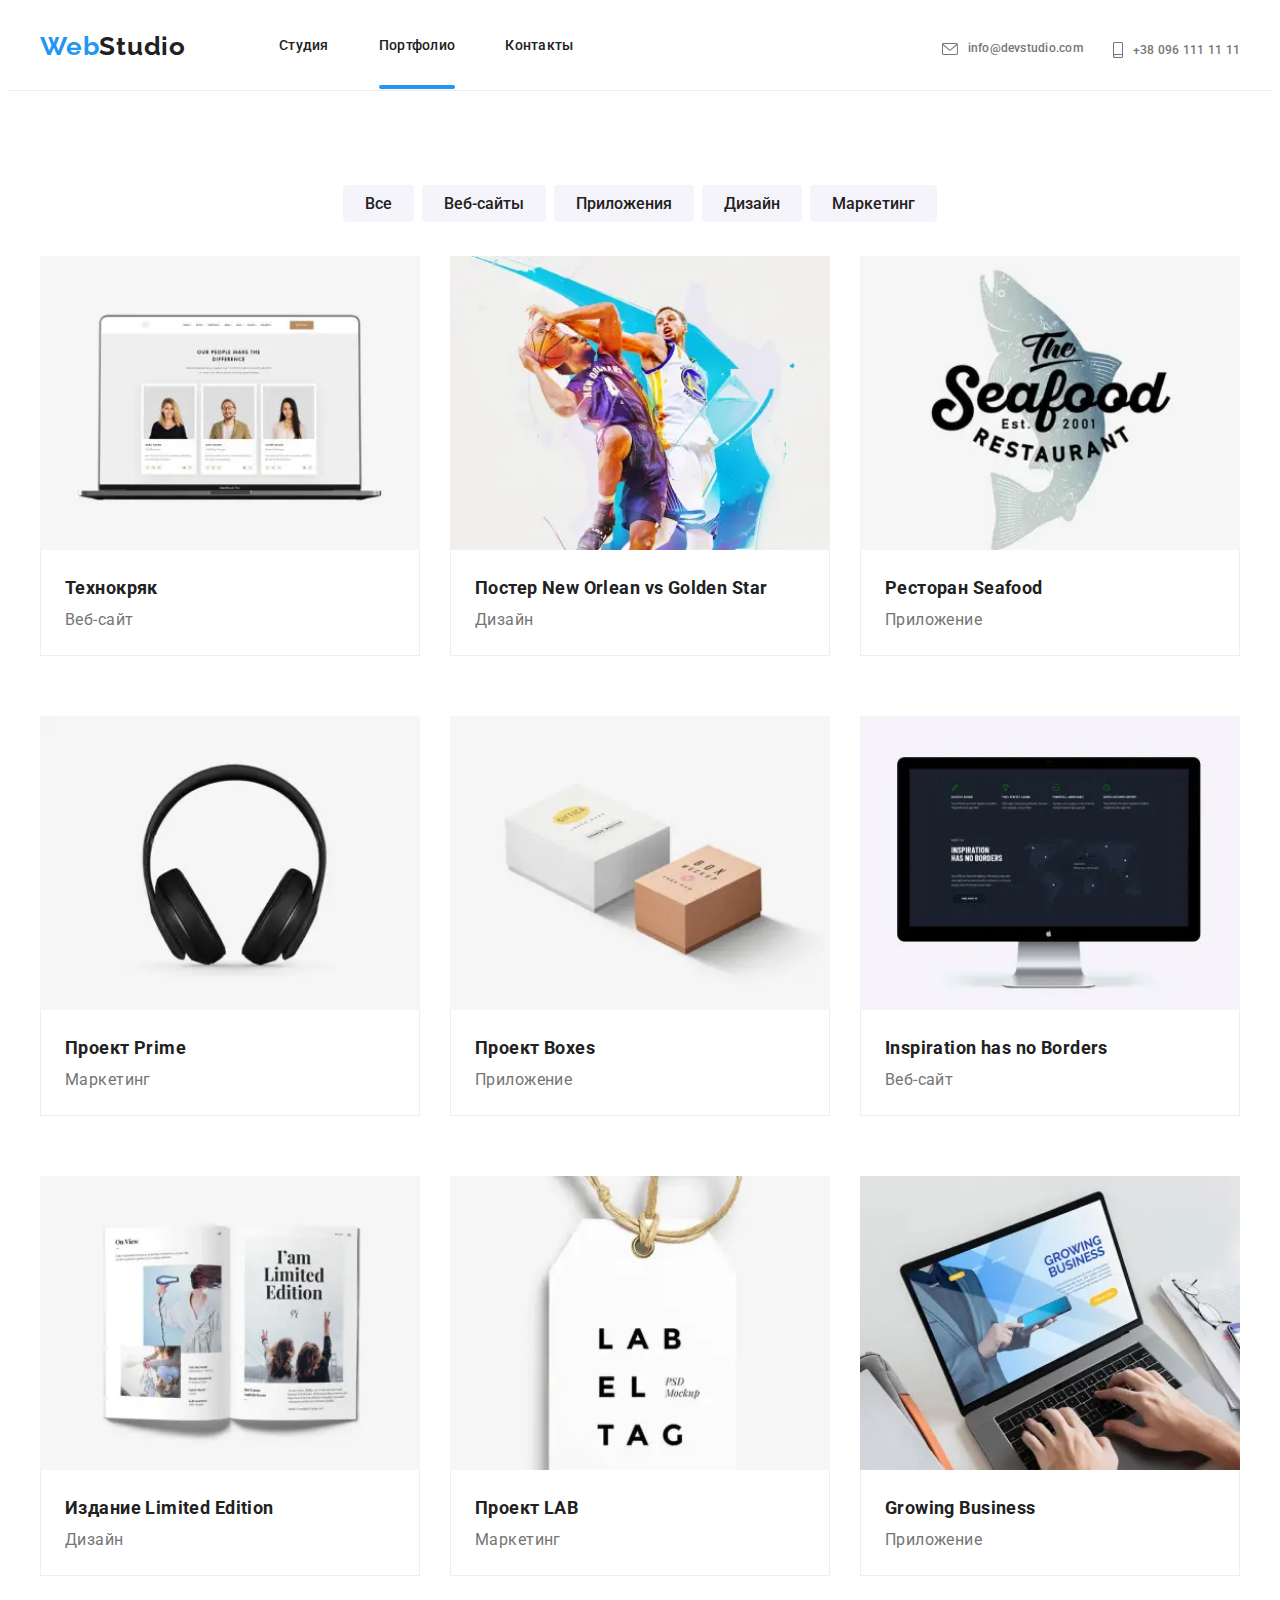
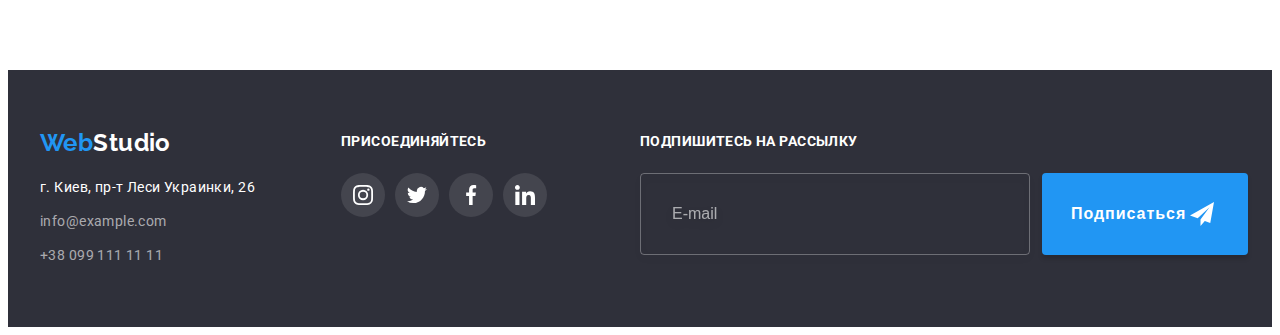
==== commit 5d6bec22: "final+" ====
--- a/portfolio.html
+++ b/portfolio.html
@@ -217,7 +217,7 @@
                   </p>
                 </div>
 
-                <div class="portfolio__box">
+                <div class="portfolio__blok">
                   <h2 class="box__title">Технокряк</h2>
                   <p class="box__text">Веб-сайт</p>
                 </div>
